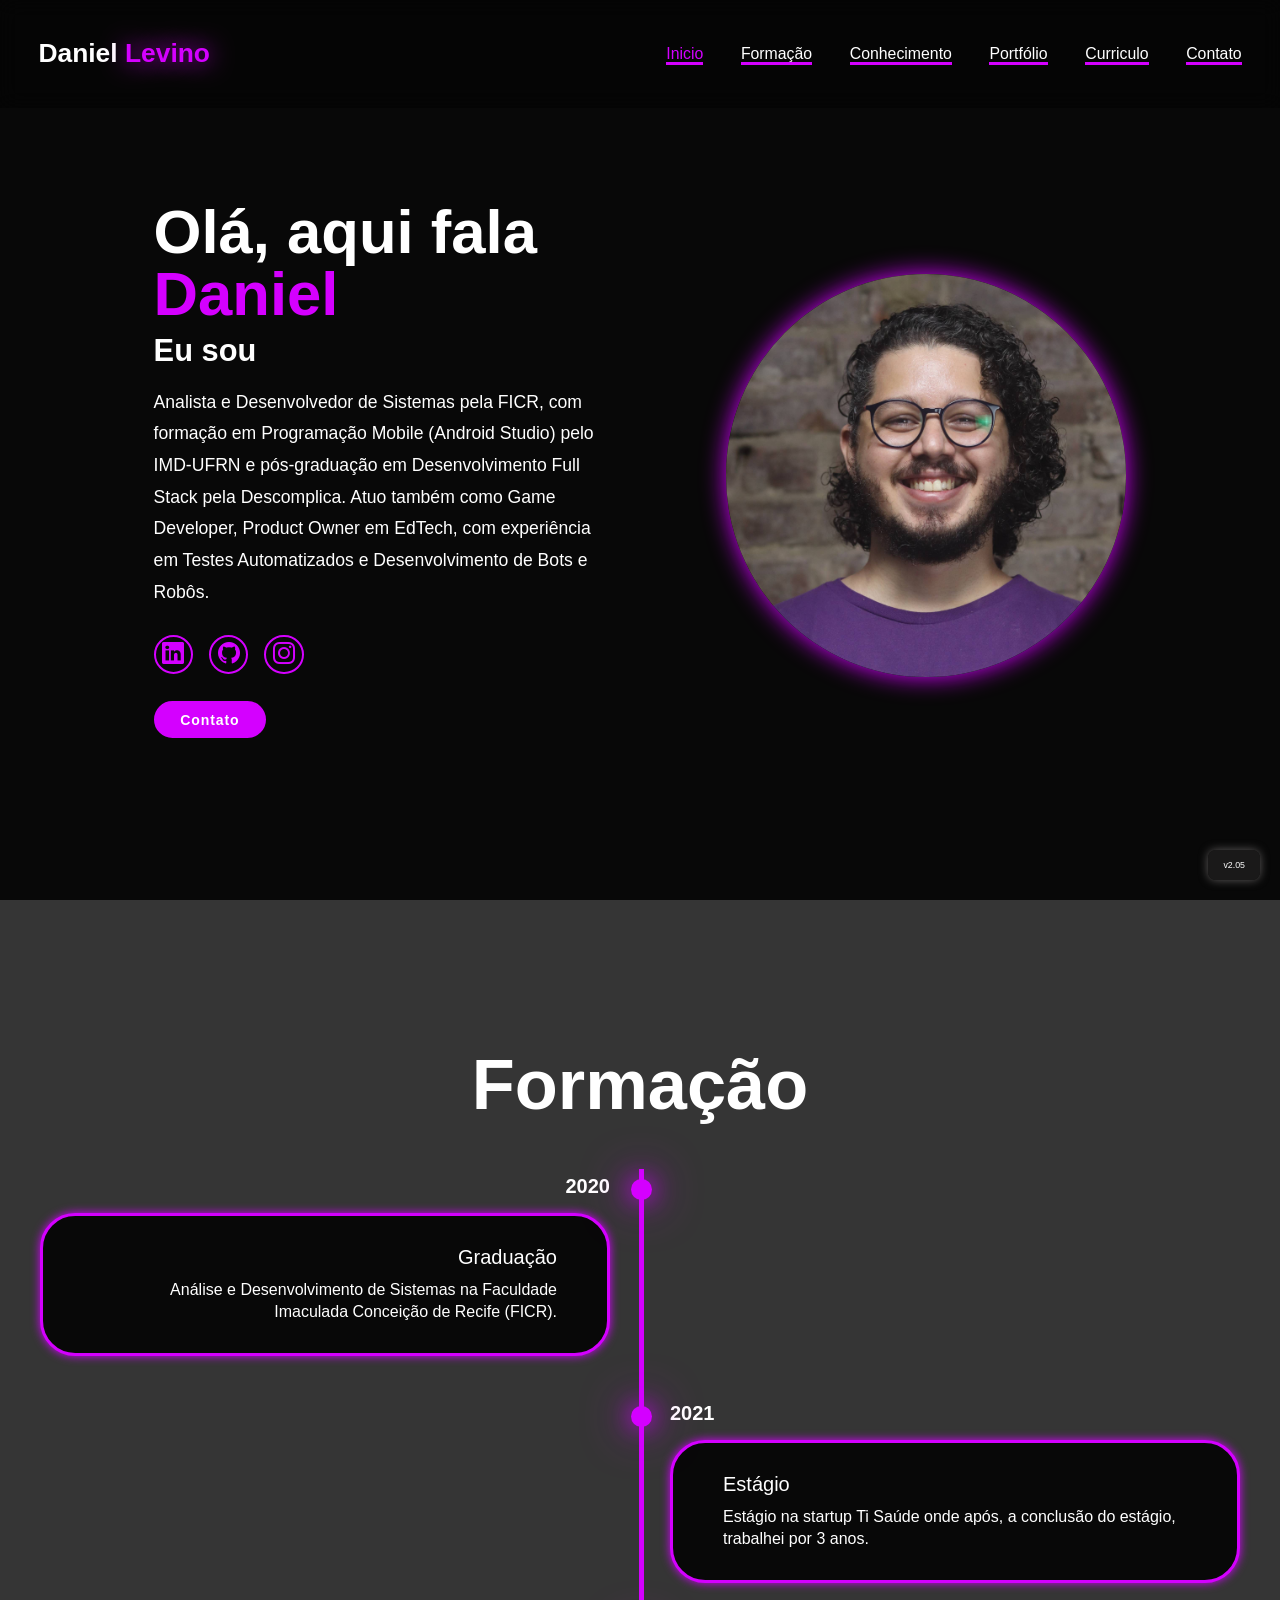
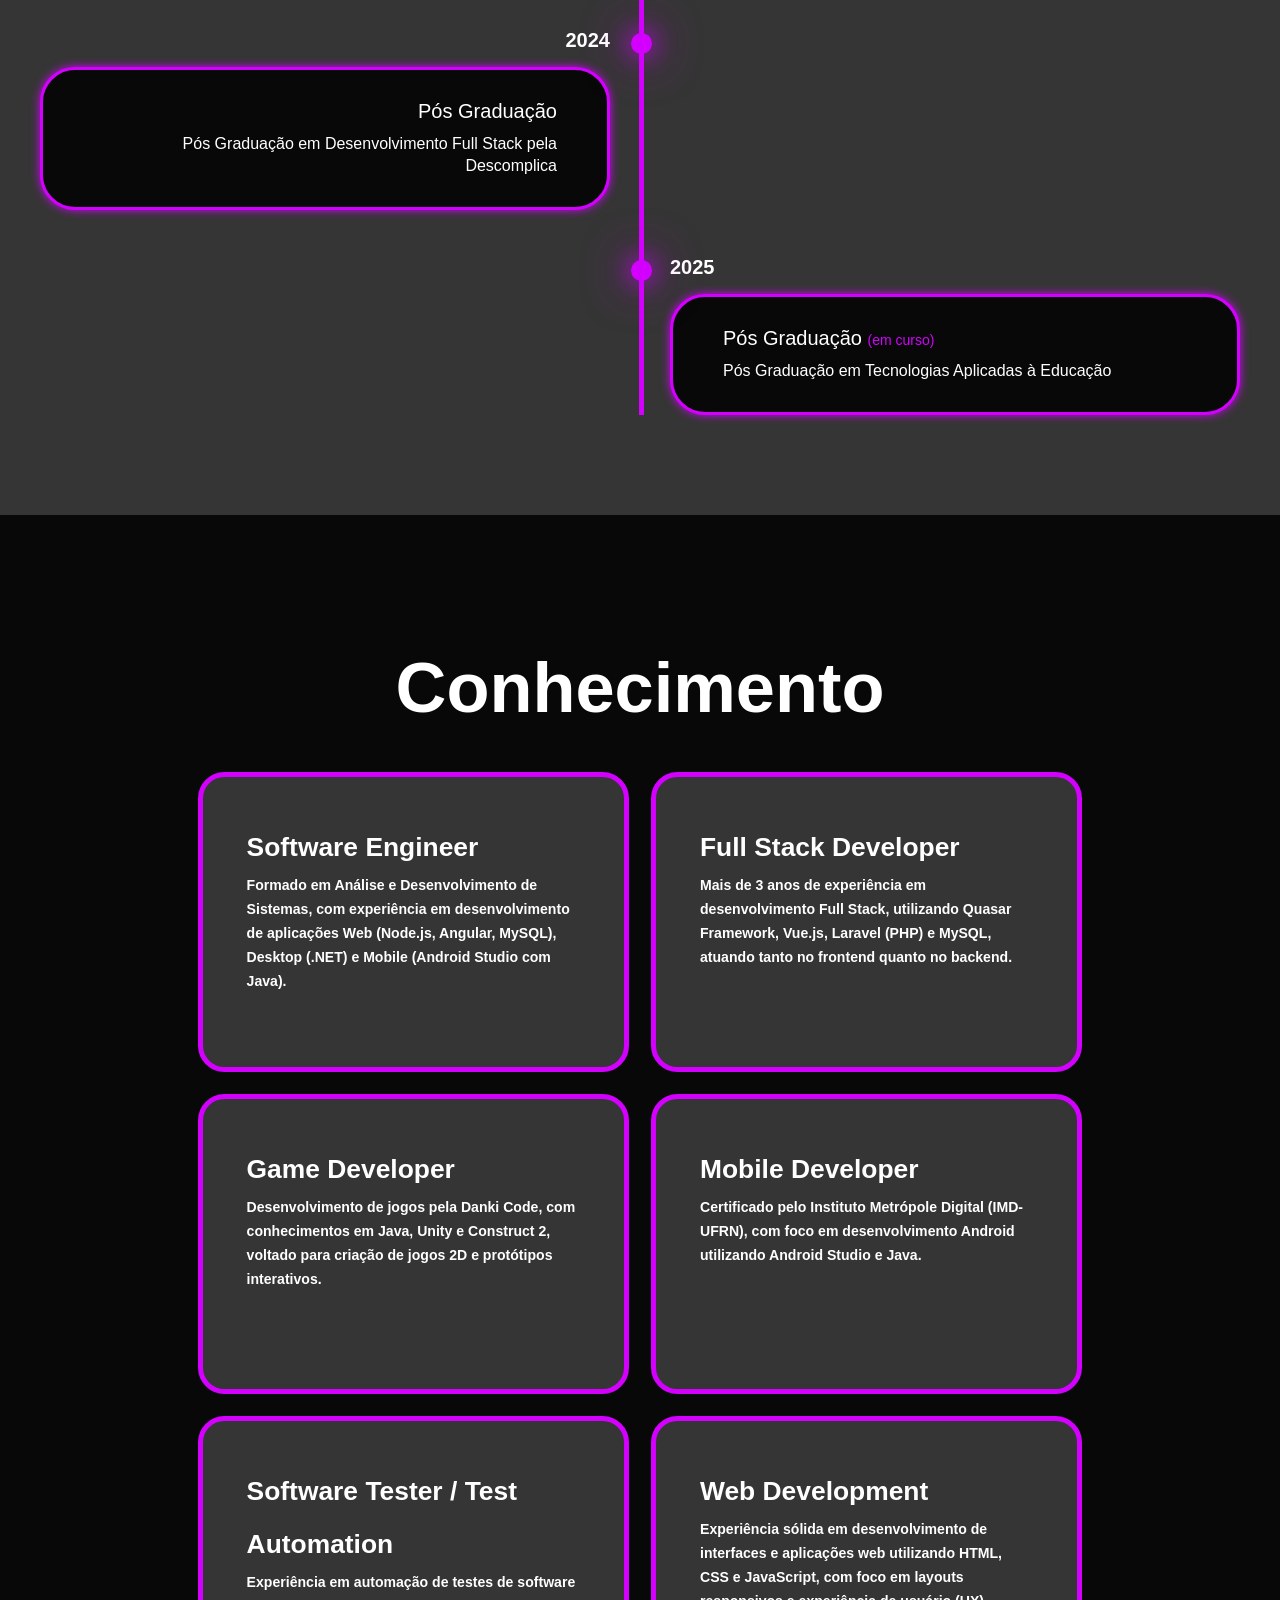
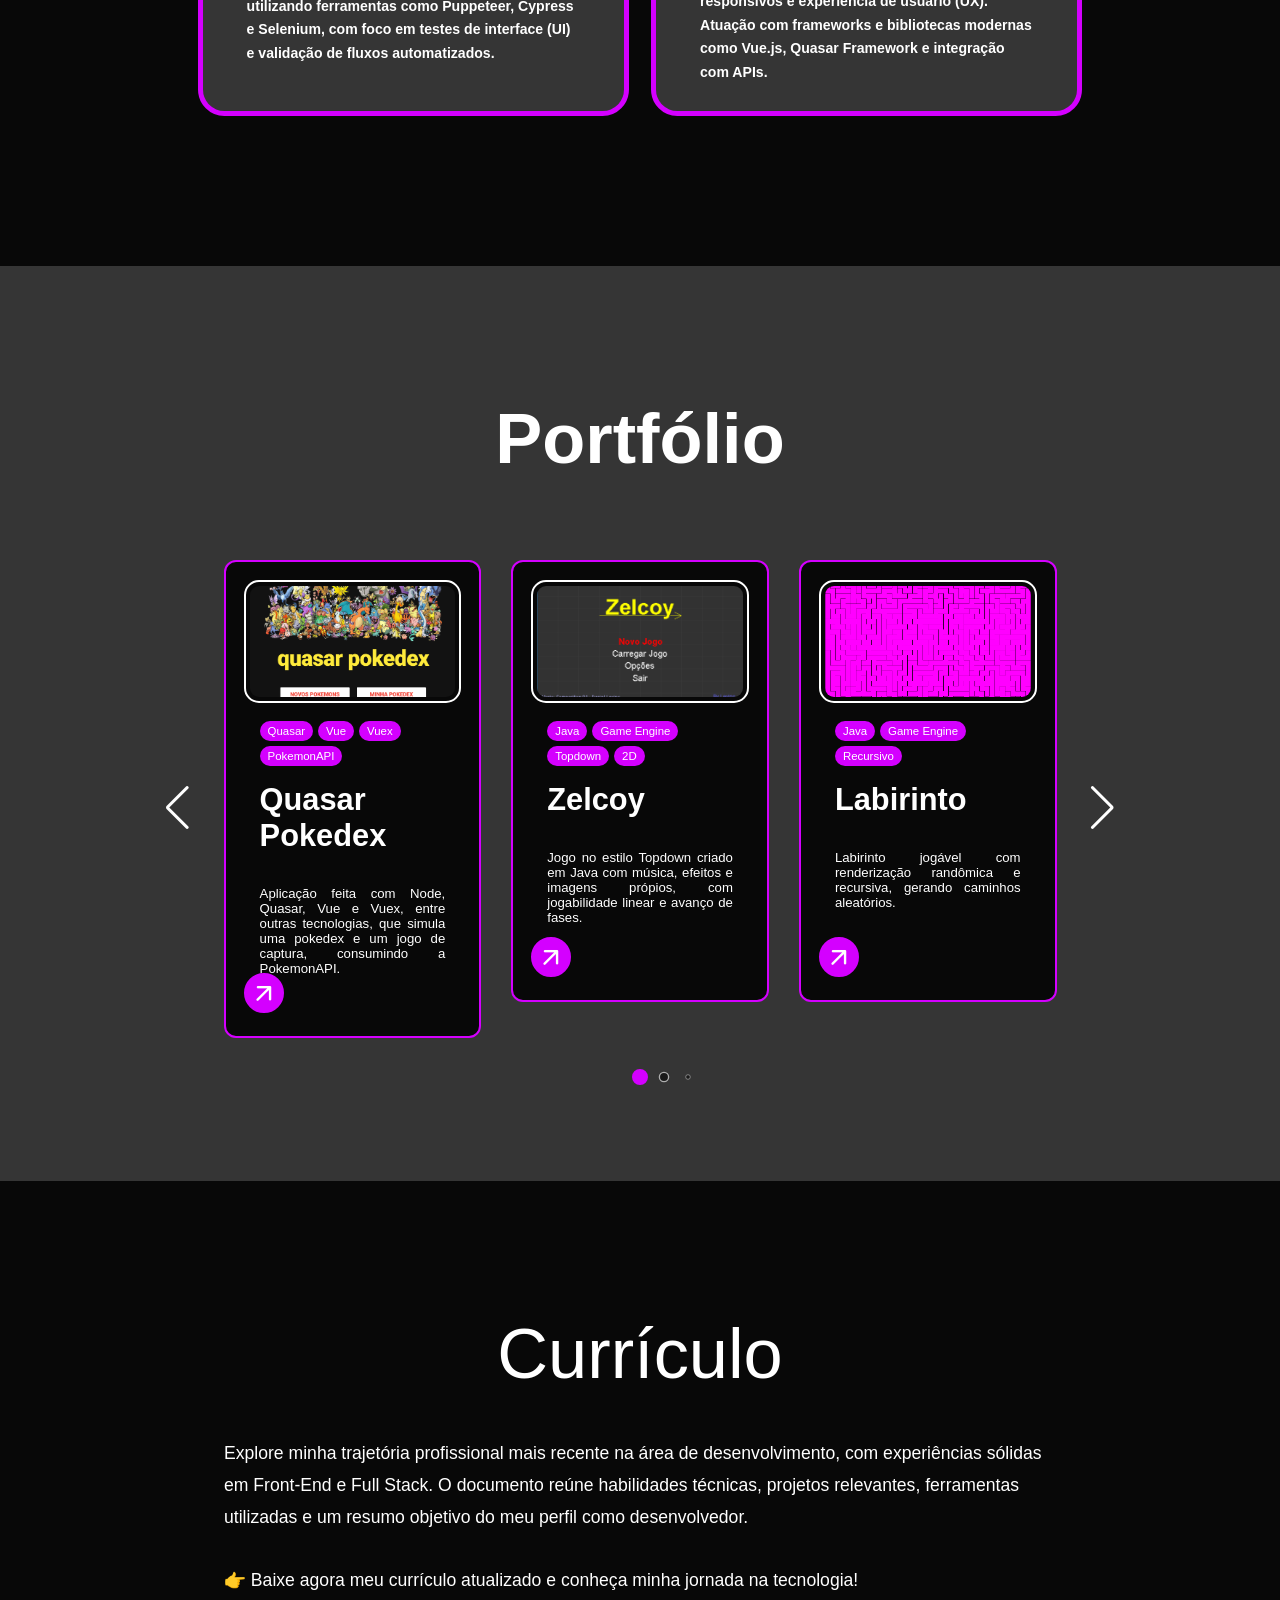
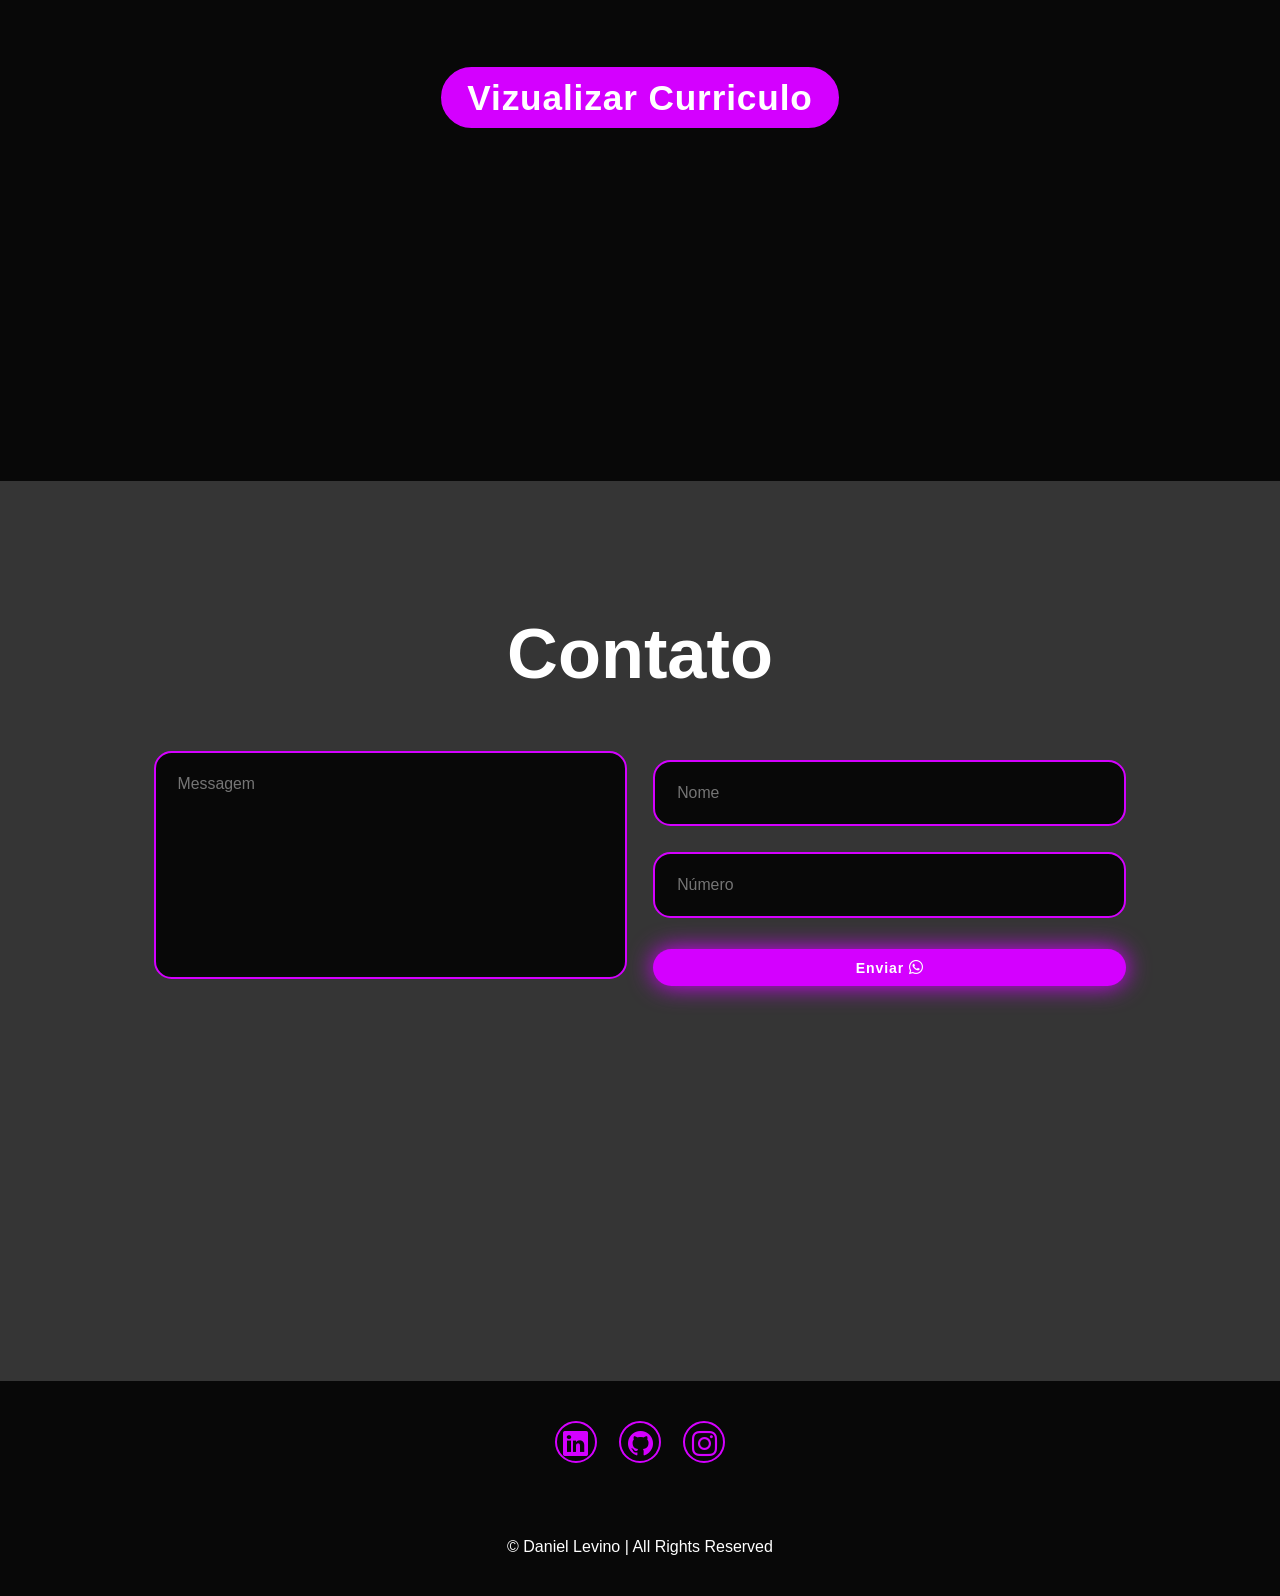
==== index.html @ 5f92eae0 "ajuste insta" ====
<!DOCTYPE html>
<html lang="pt-br">

<head>
  <meta charset="UTF-8">
  <meta name="viewport" content="width=device-width, initial-scale=1.0">
  <title>Portfólio</title>
  <link rel="icon" type="image/png" href="src/img/dev.svg">
  <link rel="stylesheet"
    href="https://fonts.googleapis.com/css2?family=Material+Symbols+Rounded:opsz,wght,FILL,GRAD@24,400,0,0&icon_names=arrow_forward" />
  <link rel="stylesheet" href="https://cdn.jsdelivr.net/npm/bootstrap-icons@1.13.1/font/bootstrap-icons.min.css">
  <link rel="stylesheet" href="https://cdn.jsdelivr.net/npm/swiper@11/swiper-bundle.min.css" />
  <link rel="stylesheet" href="src/css/style.css">
</head>

<body>
  <header class="header">

    <a href="#home" class="logo">
      Daniel <span>Levino</span>
    </a>

    <i class="bi bi-list" id="menu-icon"></i>

    <nav class="navbar">
      <a href="#home" class="active">Inicio</a>
      <a href="#education">Formação</a>
      <a href="#services">Conhecimento</a>
      <a href="#portfolio">Portfólio</a>
      <a href="#curriculo">Curriculo</a>
      <a href="#contact">Contato</a>
    </nav>
  </header>

  <section class="home" id="home">
    <div class="home-content">
      <h1>Olá, aqui fala <span>Daniel</span></h1>
      <h3 class="text-animation">Eu sou <span id="word-animate"></span></h3>
      <p>
        Analista e Desenvolvedor de Sistemas pela FICR, com formação em Programação Mobile (Android Studio) pelo
        IMD-UFRN e pós-graduação em Desenvolvimento Full Stack pela Descomplica. Atuo também como Game
        Developer,
        Product Owner em EdTech, com experiência em Testes Automatizados e Desenvolvimento de Bots e Robôs.
      </p>
      <div class="social-icons">
        <a href="https://www.linkedin.com/in/daniellevino/" target="_blank"><i class="bi bi-linkedin"></i></a>
        <a href="https://github.com/DanielLevino" target="_blank"><i class="bi bi-github"></i></a>
        <a href="https://www.instagram.com/daniel.levinob/" target="_blank"><i class="bi bi-instagram"></i></a>
      </div>

      <div class="btn-group">
        <!-- <a href="#" class="btn">Contratar</a> -->
        <a href="#contact" class="btn">Contato</a>
      </div>

    </div>
    <div class="home-img">
      <img src="src/img/image_perfil.jpg" width="500px">
    </div>
  </section>

  <section class="education" id="education">
    <h2 class="heading">Formação</h2>
    <div class="timeline-items">

      <div class="timeline-item">
        <div class="timeline-dot"></div>
        <div class="timeline-date">2020</div>
        <div class="timeline-content">
          <h3>Graduação</h3>
          <p>Análise e Desenvolvimento de Sistemas na Faculdade Imaculada Conceição de Recife (FICR).</p>
        </div>
      </div>

      <div class="timeline-item">
        <div class="timeline-dot"></div>
        <div class="timeline-date">2021</div>
        <div class="timeline-content">
          <h3>Estágio</h3>
          <p>Estágio na startup Ti Saúde onde após, a conclusão do estágio, trabalhei por 3 anos.</p>
        </div>
      </div>

      <div class="timeline-item">
        <div class="timeline-dot"></div>
        <div class="timeline-date">2024</div>
        <div class="timeline-content">
          <h3>Pós Graduação</h3>
          <p>Pós Graduação em Desenvolvimento Full Stack pela Descomplica</p>
        </div>
      </div>

      <div class="timeline-item">
        <div class="timeline-dot"></div>
        <div class="timeline-date">2025</div>
        <div class="timeline-content">
          <h3>Pós Graduação <span>(em curso)</span></h3>
          <p>Pós Graduação em Tecnologias Aplicadas à Educação</p>
        </div>
      </div>
  </section>

  <section class="services" id="services">
    <h2 class="heading">Conhecimento</h2>

    <div class="services-container">
      <div class="service-box">
        <div class="service-info">
          <h4>Software Engineer</h4>
          <p>
            Formado em Análise e Desenvolvimento de Sistemas, com experiência em desenvolvimento de
            aplicações Web
            (Node.js, Angular, MySQL), Desktop (.NET) e Mobile (Android Studio com Java).
          </p>
        </div>
      </div>

      <div class="service-box">
        <div class="service-info">
          <h4>Full Stack Developer</h4>
          <p>
            Mais de 3 anos de experiência em desenvolvimento Full Stack, utilizando Quasar Framework,
            Vue.js, Laravel
            (PHP) e MySQL, atuando tanto no frontend quanto no backend.
          </p>
        </div>
      </div>

      <div class="service-box">
        <div class="service-info">
          <h4>Game Developer</h4>
          <p>
            Desenvolvimento de jogos pela Danki Code, com conhecimentos em Java, Unity e Construct
            2, voltado para criação de jogos 2D e protótipos interativos.
          </p>
        </div>
      </div>

      <div class="service-box">
        <div class="service-info">
          <h4>Mobile Developer</h4>
          <p>
            Certificado pelo Instituto Metrópole Digital (IMD-UFRN), com foco em desenvolvimento Android
            utilizando
            Android Studio e Java.
          </p>
        </div>
      </div>

      <div class="service-box">
        <div class="service-info">
          <h4>Software Tester / Test Automation</h4>
          <p>
            Experiência em automação de testes de software utilizando ferramentas como Puppeteer, Cypress e
            Selenium,
            com foco em testes de interface (UI) e validação de fluxos automatizados.
          </p>
        </div>
      </div>

      <div class="service-box">
        <div class="service-info">
          <h4>Web Development</h4>
          <p>
            Experiência sólida em desenvolvimento de interfaces e aplicações web utilizando HTML, CSS e
            JavaScript, com
            foco em layouts responsivos e experiência de usuário (UX). Atuação com frameworks e bibliotecas
            modernas
            como Vue.js, Quasar Framework e integração com APIs.
          </p>
        </div>
      </div>
    </div>
  </section>

  <section class="portfolio" id="portfolio">
    <h2 class="heading">Portfólio</h2>
    <div class="container swiper">
      <div class="card-wrapper">
        <ul class="card-list swiper-wrapper">
          <li class="card-item swiper-slide">
            <div class="card-link">
              <img src="./src/img/portfolio/pokedex.png" alt="" class="card-image clickable"
                onclick="openImgModal(this)">
              <div class="badge-content">
                <p class="badge">Quasar</p>
                <p class="badge">Vue</p>
                <p class="badge">Vuex</p>
                <p class="badge">PokemonAPI</p>
              </div>
              <div class="card-text-content clickable" data-url="https://github.com/DanielLevino/quasar-vuex"
                onclick="openDataUrl(this)">
                <h2 class="card-title">Quasar pokedex</h2>
                <p class="card-description">
                  Aplicação feita com Node, Quasar, Vue e Vuex, entre outras tecnologias, que simula
                  uma
                  pokedex e um jogo de captura, consumindo a PokemonAPI.
                </p>
              </div>
              <button class="card-btn material-symbols-rounded clickable"
                data-url="https://github.com/DanielLevino/quasar-vuex" onclick="openDataUrl(this)">
                arrow_forward
              </button>
            </div>
          </li>
          <li class="card-item swiper-slide">
            <div class="card-link">
              <img src="./src/img/portfolio/zelcoy.png" alt="" class="card-image clickable"
                onclick="openImgModal(this)">
              <div class="badge-content">
                <p class="badge">Java</p>
                <p class="badge">Game Engine</p>
                <p class="badge">Topdown</p>
                <p class="badge">2D</p>
              </div>
              <div class="card-text-content clickable" data-url="https://github.com/DanielLevino/zelcoy"
                onclick="openDataUrl(this)">
                <h2 class="card-title">Zelcoy</h2>
                <p class="card-description">Jogo no estilo Topdown criado em Java com música, efeitos e
                  imagens própios, com jogabilidade linear e avanço de fases.</p>
              </div>

              <button class="card-btn material-symbols-rounded clickable"
                data-url="https://github.com/DanielLevino/zelcoy" onclick="openDataUrl(this)">
                arrow_forward
              </button>
            </div>
          </li>
          <li class="card-item swiper-slide">
            <div class="card-link">
              <img src="./src/img/portfolio/labirinto.png" alt="" class="card-image clickable"
                onclick="openImgModal(this)">
              <div class="badge-content">
                <p class="badge">Java</p>
                <p class="badge">Game Engine</p>
                <p class="badge">Recursivo</p>
              </div>
              <div class="card-text-content clickable" data-url="https://github.com/DanielLevino/labirinto_recursivo"
                onclick="openDataUrl(this)">
                <h2 class="card-title">Labirinto</h2>
                <p class="card-description">Labirinto jogável com renderização randômica e recursiva,
                  gerando caminhos aleatórios.</p>
              </div>

              <button class="card-btn material-symbols-rounded clickable"
                data-url="https://github.com/DanielLevino/labirinto_recursivo" onclick="openDataUrl(this)">
                arrow_forward
              </button>
            </div>
          </li>
          <li class="card-item swiper-slide">
            <div class="card-link">
              <img src="./src/img/portfolio/radefi.png" alt="" class="card-image clickable"
                onclick="openImgModal(this)">
              <div class="badge-content">
                <p class="badge">Python</p>
                <p class="badge">PyGame</p>
                <p class="badge">INPI</p>
                <p class="badge">Saúde</p>
              </div>
              <div class="card-text-content clickable" data-url="https://github.com/DanielLevino/Radefi"
                onclick="openDataUrl(this)">
                <h2 class="card-title">Radefi</h2>
                <p class="card-description">Aplicação em Python, usando ferramentas do PyGame</p>
              </div>
              <button class="card-btn material-symbols-rounded clickable"
                data-url="https://github.com/DanielLevino/Radefi" onclick="openDataUrl(this)">
                arrow_forward
              </button>
            </div>
          </li>
          <li class="card-item swiper-slide">
            <div class="card-link">
              <img src="./src/img/portfolio/Jogo-do-pulo.png" alt="" class="card-image clickable"
                onclick="openImgModal(this)">
              <div class="badge-content">
                <p class="badge">Html</p>
                <p class="badge">Css</p>
                <p class="badge">JavaScript</p>
                <p class="badge">Canvas</p>
              </div>
              <div class="card-text-content clickable" data-url="https://daniel-levino.itch.io/jogo-do-pulo"
                onclick="openDataUrl(this)">
                <h2 class="card-title">
                  Jogo do Pulo
                </h2>
                <p class="card-description">
                  Infinite Runner contruído em HTML, CSS, JavaScript e Canvas.
                </p>
              </div>
              <button class="card-btn material-symbols-rounded clickable"
                data-url="https://daniel-levino.itch.io/jogo-do-pulo" onclick="openDataUrl(this)">
                arrow_forward
              </button>
            </div>
          </li>
          <li class="card-item swiper-slide">
            <div class="card-link">
              <img src="./src/img/portfolio/labirinto-html.png" alt="" class="card-image clickable"
                onclick="openImgModal(this)">
              <div class="badge-content">
                <p class="badge">Html</p>
                <p class="badge">Css</p>
                <p class="badge">JavaScript</p>
                <p class="badge">Canvas</p>
              </div>
              <div class="card-text-content clickable" data-url="https://daniel-levino.itch.io/labirinto"
                onclick="openDataUrl(this)">
                <h2 class="card-title">
                  Labirinto Html
                </h2>
                <p class="card-description">
                  Labirinto com itens para pegar, contruído com Html, Css, JavaScript e Canvas.
                </p>
              </div>
              <button class="card-btn material-symbols-rounded clickable"
                data-url="https://daniel-levino.itch.io/labirinto" onclick="openDataUrl(this)">
                arrow_forward
              </button>
            </div>
          </li>
        </ul>
        <div class="swiper-pagination"></div>
        <div class="swiper-btn swiper-button-prev"></div>
        <div class="swiper-btn swiper-button-next"></div>
      </div>
    </div>
  </section>

  <section class="curriculo" id="curriculo">
    <div class="heading">Currículo</div>
    <div class="curriculo-container">
      <div class="curriculo-text">
        <p>
          Explore minha trajetória profissional mais recente na área de desenvolvimento, com experiências
          sólidas em Front-End e Full Stack.
          O documento reúne habilidades técnicas, projetos relevantes, ferramentas utilizadas e um resumo
          objetivo do meu perfil como desenvolvedor.
          <br />
          <br />
          👉 Baixe agora meu currículo atualizado e conheça minha jornada na tecnologia!
        </p>
      </div>
      <div class="btn-group">
        <a class="btn" href="src/pdf/Curriculo_2025.pdf" target="_blank">
          Vizualizar Curriculo
        </a>
      </div>
    </div>
  </section>

  <section class="contact" id="contact">
    <h2 class="heading">Contato</h2>
    <form id="contactForm" action="">
      <div class="input-group-2">
        <textarea name="message" id="" cols="30" rows="10" placeholder="Messagem"></textarea>
      </div>
      <div class="input-box">
        <input type="text" name="name" placeholder="Nome">
        <input type="phone" name="phone" placeholder="Número">
        <button class="btn" id="sendMessage">Enviar <i class="bi bi-whatsapp"></i></button>
      </div>
    </form>
  </section>

  <footer class="footer">
    <div class="social">
      <a href="https://www.linkedin.com/in/daniellevino/"><i class="bi bi-linkedin"></i></a>
      <a href="https://github.com/DanielLevino"><i class="bi bi-github"></i></a>
      <a href="https://www.instagram.com/daniel.levinob/"><i class="bi bi-instagram"></i></a>
    </div>

    <p class="copyright">© Daniel Levino | All Rights Reserved</p>
  </footer>

  <div id="modal" class="modal" onclick="closeImgModal()">
    <img class="modal-content" id="full-image" />
  </div>

  <div class="version">v2.05</div>

  <script src="https://cdn.jsdelivr.net/npm/swiper@11/swiper-bundle.min.js"></script>
  <script src="src/js/script.js"></script>
</body>

</html>
---- src/css/style.css ----
:root {
    --bg-color: #080808;
    --second-color: #353535;
    --text-color: white;
    --main-color: #d400ff;
    --second-text-color: #080808;
    --body-color: #f0f0f0;
}

* {
    margin: 0;
    padding: 0;
    box-sizing: border-box;
    text-decoration: none;
    border: none;
    outline: none;
    scroll-behavior: smooth;
    font-family: 'Poppins', sans-serif;
}

html {
    font-size: 60%;
    overflow-x: hidden;
}

body {
    background-color: var(--body-color);
    color: var(--text-color);
}

/* Header*/
.header {
    position: fixed;
    top: 0;
    left: 0;
    width: 100%;
    padding: 3vw;
    background: rgba(0, 0, 0, 0.3);
    backdrop-filter: blur(10px);
    display: flex;
    justify-content: space-between;
    align-items: center;
    z-index: 5;
}

.logo {
    font-size: 3rem;
    color: var(--text-color);
    font-weight: 800;
    cursor: pointer;
    transition: 0.3s ease;
}

.logo:hover {
    transform: scale(1.1);
}

.logo span {
    text-shadow: 0 0 25px var(--main-color);
}

.navbar a{
    font-size: 1.8rem;
    color: var(--text-color);
    margin-left: 4rem;
    font-weight: 500;
    transition: 0.3s ease;
    border-bottom: 3px solid var(--main-color);
}

.navbar a:hover,
.navbar a.active {
    color: var(--main-color);
    border-bottom: 3px solid var(--main-color);
}

.svg_icon {
    width: 5rem;
    cursor: pointer;
    transition: 0.4s ease-in-out;
}

.svg_icon:hover {
    transform: scale(1.3)translateY(-10px);
    /* box-shadow: 0 0 25px var(--main-color); */
}

#menu-icon {
    font-size: 3.6rem;
    color: var(--main-color);
    display: none;
}

section {
    min-height: 100vh;
    padding: 10rem 12%  10rem;
}

/*Section Home*/
.home {
    display: flex;
    align-items: center;
    justify-content: center;
    gap: 15rem;
    background-color: var(--bg-color);
}

.home-content {
    display: flex;
    flex-direction: column;
    align-items: baseline;
    text-align: left;
    justify-content: center;
    margin-top: 3rem;
}

span,
.logo span {
    color: var(--main-color);
}

.home-content h3 {
    margin-bottom: 2rem;
    margin-top: 1rem;
    font-size: 3.5rem;
}

.home-content h1 {
    font-size: 7rem;
    font-weight: 700;
    margin-top: 1.5rem ;
    line-height: 1;
}

.home-img {
    border-radius: 50%;
}
.home-img img {
    position: relative;
    top: 3rem;
    width: 32vw;
    border-radius: 50%;
    box-shadow: 0 0 25px var(--main-color);
    cursor: pointer;
    transition: 0.4s  ease-in-out;
    max-width: 400px;
}
.home-img img:hover {
    box-shadow: 0 0 25px var(--main-color),
                0 0 50px var(--main-color),
                0 0 100px var(--main-color);
}
.home-content p {
    font-size: 2rem;
    font-weight: 500;
    line-height: 1.8;
    max-width: 1000px;
}

.social-icons a {
    display: inline-flex;
    justify-content: center;
    align-items: center;
    width: 4.5rem;
    height: 4.5rem;
    background: transparent;
    border: 2px solid var(--main-color);
    font-size: 2.5rem;
    border-radius: 50%;
    color: var(--main-color);
    margin: 3rem 1.5rem 3rem 0;
}

.social-icons a:hover {
    color: var(--text-color);
    transform: scale(1.3)translateY(-5px);
    box-shadow: 0 0 25px var(--main-color);
    background-color: var(--main-color);
}

.btn {
    display: inline-block;
    padding: 1rem 2.8rem;
    background: var(--main-color);
    box-shadow: 0 0 25px var(--main-color);
    border-radius: 4rem;
    font-size: 1.6rem;
    color: var(--text-color);
    border: 2px solid transparent;
    letter-spacing: 0.1rem;
    font-weight: 600;
    transition: 0.3s ease-in-out;
    cursor: pointer;
}

.btn:hover {
    transform: scale(1.1);
    box-shadow: 0 0 50px var(--main-color);
    color: var(--second-text-color);
}

.btn-group {
    display: flex;
    align-items: center;
    gap: 1.5rem;
}

.btn-group a:nth-last-of-type(1) {
    background-color: var(--main-color);
    color: var(--text-color);
    border: 2px solid var(--main-color);
    box-shadow: 0 0 25px transparent;
}

.btn-group a:nth-last-of-type(1):hover {
    background-color: var(--main-color);
    box-shadow: 0 0 25px var(--main-color);
    color: var(--second-text-color);
}

.text-animation {
    font-size: 34px;
    font-weight: 600;
    min-width: 280px;
}

.text-animation span {
    position: relative;
}

.text-animation span::before {
    content: "Web Developer";
    color: var(--main-color);
    animation: words 20s infinite;
}

.text-animation span::after {
    content: "";
    background-color: var(--bg-color);
    position: absolute;
    width: calc(100% + 8px);
    height: 100%;
    border-left: 3px solid var(--bg-color);
    right: -8px;
    animation: cursor 0.6s infinite, typing 20s steps(14) infinite;
}

.heading {
    font-size: 8rem;
    text-align: center;
    margin: 5rem 0;
}

/*Section Education*/
.education {
    padding: 100px 15px;
    background: var(--second-color);
}

.education h2 {
    margin-bottom: 5rem;
}

.timeline-items {
    max-width: 1200px;
    margin: auto;
    display: flex;
    flex-wrap: wrap;
    position: relative;
}

.timeline-items::before {
    content: "";
    position: absolute;
    width: 5px;
    height: 100%;
    background-color: var(--main-color);
    left: calc(50% - 1px);
}
.timeline-item {
    margin-bottom: 40px;
    width: 100%;
    position: relative;
}

.timeline-item:last-child {
    margin-bottom: 0;
}

.timeline-item:nth-child(odd) {
    padding-right: calc(50% + 30px);
    text-align: right;
}

.timeline-item:nth-child(even) {
    padding-left: calc(50% + 30px);
}

.timeline-dot {
    height: 21px;
    width: 21px;
    background-color: var(--main-color);
    box-shadow: 0 0 25px var(--main-color),
                0 0 50px var(--main-color);
    position: absolute;
    left: calc(50% - 9px);
    border-radius: 50%;
    top: 10px;
}
.timeline-date {
    font-size: 20px;
    font-weight: 800;
    color: var(--text-color);
    margin: 6px 0 15px;
}

.timeline-content {
    background-color: var(--bg-color);
    border: 3px solid var(--main-color);
    padding: 30px 50px;
    border-radius: 4rem;
    box-shadow: 0 0 10px var(--main-color);
    cursor: pointer;
    transition: 0.3s ease-in-out;
}
.timeline-content:hover {
    transform: scale(1.05);
    box-shadow: 0 0 25px var(--main-color);
}

.timeline-content h3 {
    font-size: 20px;
    color: var(--text-color);
    margin: 0 0 10px;
    font-weight: 500;
}

.timeline-content span {
    font-size: 14px;
}

.timeline-content p {
    font-size: 16px;
    color: var(--text-color);
    font-weight: 300;
    line-height: 22px;
}

/*Section Services*/
.services {
    background: var(--bg-color);
    color: var(--text-color);
}

.services h2 {
    margin-bottom: 5rem;
    color: var(--text-color);
}

.services-container {
    display: grid;
    grid-template-columns: repeat(2, 1fr);
    align-items: center;
    gap: 2.5rem;
}

.service-box {
    background-color: var(--second-color);
    height: 300px;
    border-radius: 3rem;
    border: 5px solid var(--main-color);
    cursor: pointer;
    transition: 0.4s ease-in-out;
}

.service-box:hover {
    background: var(--main-color);
    color: var(--second-text-color);
    border: 5px solid transparent;
    transform: scale(1.03);
    box-shadow: 0 0 25px var(--main-color);
}

.service-box .service-info {
    display: flex;
    flex-direction: column;
    text-align: left;
    max-height: 200px;
    justify-content: left;
    align-items: baseline;
    padding: 5rem 5rem;
}

.service-info h4 {
    font-size: 3rem;
    font-weight: 800;
    line-height: 2;
}

.service-info p {
    font-size: 1.6rem;
    font-weight: 600;
    max-height: 100px;
    line-height: 1.7;
    margin: auto;
}

/* Section Portfolio */
.portfolio {
    min-height: fit-content;
    background-color: var(--second-color);
}

.card-item {
    list-style: none;
}

.card-link {
    user-select: none;
    display: block;
    padding: 6rem;
    background: var(--bg-color);
    padding: 18px;
    border-radius: 12px;
    margin-top: 2rem;
    text-decoration: none;
    border: 2px solid var(--main-color);
    transition: 0.3s ease-in-out;
}

.card-link:hover {
    transform: translateY(-10px);
    box-shadow: 0 0 25px var(--main-color);
}

.card-image {
    width: 100%;
    aspect-ratio: 16/9;
    object-fit: cover;
    border-radius: 15px;
    border: 2px solid var(--text-color);
    padding: 4px;
}

.badge-content {
    margin: 16px 16px 0 16px;
    padding: none;
    display: flex;
    flex-wrap: wrap;
    gap: 5px;
}

.badge{
    color: var(--text-color);
    margin: none;
    padding: 4px 8px;
    font-size: 1.3rem;
    font-weight: 500;
    background: var(--main-color);
    align-items: center;
    text-align: center;
    border-radius: 15px;
    width: fit-content;
}

.card-title {
    font-size: 3.5rem;
    color: var(--text-color);
    padding: 16px;
    text-transform: capitalize;
}

.card-description {
    font-size: 1.5rem;
    color: var(--text-color);
    text-align: justify;
    margin: 16px 16px 16px 16px;
    height:  7rem;
}

.card-btn {
    width: 40px;
    height: 40px;
    background: var(--main-color);
    object-fit: cover;
    color: var(--text-color);
    border-radius: 50%;
    border: 2px solid var(--main-color);
    transform: rotate(-45deg);
    margin: 10px 0 5px;
    font-size: 3.5rem;
    cursor: pointer;
    transition: 0.3s ease-in-out;
}

.card-btn:hover {
    transform: rotate(-45deg)scale(1.05)translateY(-8px)translateX(8px);
    box-shadow: 0 0 25px var(--main-color);
    background: var(--main-color);
    color: var(--second-text-color);
}

.card-wrapper{
    margin: 0 60px 35px;
    padding: 20px 10px;
    overflow: hidden;
}

.swiper-btn {
    color: var(--text-color);
}

.swiper-pagination-bullet {
    width: 16px;
    height: 16px;
    background-color: var(--bg-color);
    border: 2px solid var(--text-color);
    opacity: 0.6;
}

.swiper-pagination-bullet-active {
    background-color: var(--main-color);
    border: 2px solid var(--main-color);
    opacity: 1;
}

/*Section Curriculo*/
.curriculo {
    background-color: var(--bg-color);
}
.curriculo-container .btn-group{
    justify-content: center;
    align-items: center;
}

.curriculo-container .btn-group a {
    font-size: 4rem;
}

.curriculo-text {
    font-size: 2rem;
    font-weight: 500;
    line-height: 1.8;
    max-width: 1000px;
    margin: 2rem 8rem 8rem;
}

/*Section Contact*/
.contact {
    background-color: var(--second-color);
}

.contact form {
    display: grid;
    grid-template-columns: repeat(2, 1fr);
    align-items: center;
    gap: 3rem;
    margin: 5rem auto;
    text-align: center;
}

.contact form .input-box input,
.contact form textarea {
    width: 100%;
    padding: 2.5rem;
    font-size: 1.8rem;
    color: var(--text-color);
    background: var(--bg-color);
    border: 2px solid var(--main-color);
    border-radius: 2rem;
    margin: 1.5rem 0;
    resize: none;
}

.contact form .btn {
    margin-top: 2rem;
    width: 100%;
}

/*Footer*/
.footer {
    position: relative;
    bottom: 0;
    width: 100%;
    padding: 40px 0;
    background-color: var(--bg-color);
}

.footer .social {
    text-align: center;
    padding-bottom: 25px;
    color: var(--main-color);
}

.footer .social a {
    font-size: 25px;
    color: var(--main-color);
    border: 2px solid var(--main-color);
    width: 42px;
    height: 42px;
    line-height: 42px;
    display: inline-block;
    text-align: center;
    border-radius: 50%;
    margin: 0 10px;
    transition: 0.4s ease-in-out;
}

.footer .social a:hover {
    transform: scale(1.2)translateY(-10px);
    background-color: var(--main-color);
    color: var(--text-color);
    box-shadow: 0 0 25px var(--main-color);
}

.footer ul {
    margin-top: 0;
    margin-bottom: 0;
    padding: 0;
    font-size: 18px;
    line-height: 1.6;
    text-align: center;
}

.footer ul li a {
    color: var(--text-color);
    border-bottom: 3px solid transparent;
    transition: 0.2s ease-in-out;
}

.footer ul li a:hover {
    border-bottom: 3px solid var(--main-color);
}

.footer ul li {
    display: inline-block;
    padding: 0 15px;
}

.copyright {
    margin-top: 50px;
    text-align: center;
    font-size: 16px;
    color: var(--text-color);
}

.modal {
  display: none; /* Escondido por padrão */
  position: fixed;
  z-index: 999;
  left: 0;
  top: 0;
  width: 100%;
  height: 100%;
  background-color: rgba(0, 0, 0, 0.8);
  justify-content: center;
  align-items: center;
}

.modal-content {
  max-width: 90%;
  max-height: 90%;
  box-shadow: 0 0 20px rgba(255, 255, 255, 0.4);
  border-radius: 8px;
}

.version {
  position: fixed;
  bottom: 20px;
  right: 20px;
  z-index: 9999;
  background: rgba(32, 30, 30, 0.8);
  color: var(--text-color);
  padding: 10px 15px;
  border-radius: 8px;
  box-shadow: 0 0 10px rgba(116, 112, 112, 0.8);
}

.clickable {
    cursor: pointer;
}

/*Scroolbar*/
::-webkit-scrollbar {
    width: 15px;
}
::-webkit-scrollbar-thumb {
    background-color: var(--main-color);
}
::-webkit-scrollbar-track {
    background-color: var(--bg-color);
}

/*Animations*/
@keyframes cursor {
    to {
        border-left: 2px solid var(--main-color);
    }
}

@keyframes words {
    0%, 20% {
        content: "Software Engineer";
    }
    21%, 40%{
        content: "Full Stack Developer";
    }
    41%, 60%{
        content: "Game Developer";
    }
    61%, 80%{
        content: "Mobile Developer";
    }
    81%, 100%{
        content: "Software Tester";
    }
}

@keyframes typing {
    10%, 15%, 30%, 35%, 50%,
    55%, 70%, 75%, 90%, 95%{
        width: 0;
    }
    5%, 20%, 25%, 40%, 45%,
    60%, 65%, 80%, 85% {
        width: calc(100% + 8px);
    }
}

/*Responsive*/
@media(max-width:12085px) {
    html {
        font-size: 55%;
    }

    .services-container {
        padding-bottom: 7rem;
        grid-template-columns: repeat(2,1fr);
        margin: 0 5rem;
    }
}
@media(max-width:991px) {
    header {
        padding: 2rem 3%;
    }
    section {
        padding: 10rem 3% 2rem;
    }
    .timeline-items::before {
        left: 7px;
    }
    .timeline-item:nth-child(odd) {
        padding-right: 0;
        text-align: left;
    }
    .timeline-item:nth-child(odd),
    .timeline-item:nth-child(even) {
        padding-left: 37px;
    }
    .timeline-dot {
        left: 0;
    }
    .services {
        padding-bottom: 7rem;
    }
    .testimonials .wrapper {
        grid-template-columns: repeat(1,1fr);
    }
    .contact form {
        flex-direction: column;
    }
    .footer {
        padding: 2rem 3%;
    }
}
@media(max-width:895px){
    #menu-icon {
        display: block;
    }
    .navbar {
        position: absolute;
        top: 100%;
        right: 0;
        width: 50%;
        padding: 1rem 3%;
        background: rgba(0, 0, 0, 0.8);
        backdrop-filter: blur(20px);
        border-bottom-left-radius: 2rem;
        border-left: 2px solid var(--main-color);
        border-bottom: 2px solid var(--main-color);
        display: none;
    }
    .navbar.active {
        display: block;
    }
    .navbar a {
        display: block;
        font-size: 2rem;
        margin:  3rem 0;
        color: var(--text-color);
    }
    .heading {
        font-size: 6rem;
    }
    .home {
        flex-direction: column-reverse;
        margin: auto;
    }
    .home-content h3 {
        font-size: 2.6rem;
    }
    .home-content h1 {
        font-size: 8rem;
        margin-top: 1rem;
    }
    .home-content p {
        max-width: 600px;
        margin: 0 auto;
        text-align: justify;
    }
    .home-img {
        width: 80vw;
    }
    .home-img img{
        width: 80%;
        margin: none;
    }
    .services {
        padding: 0;
    }
    .service-box{
        height: inherit;
    }
    .services h2 {
        margin-bottom: 3rem;
    }
    .services-container {
        grid-template-columns: repeat(1,1fr);
    }
    .service-box .service-info{
        padding: 2rem;
    }
    .service-info h4 {
        line-height: 1.2;
        margin-bottom: 10px;
        text-align: center;
    }
    .service-info p {
        text-align: justify;
        max-height: none;
    }
    .curriculo .btn-group a {
        font-size: 2.5rem;
    }
    .contact form {
        display: block;
        padding: 4rem;
    }
}
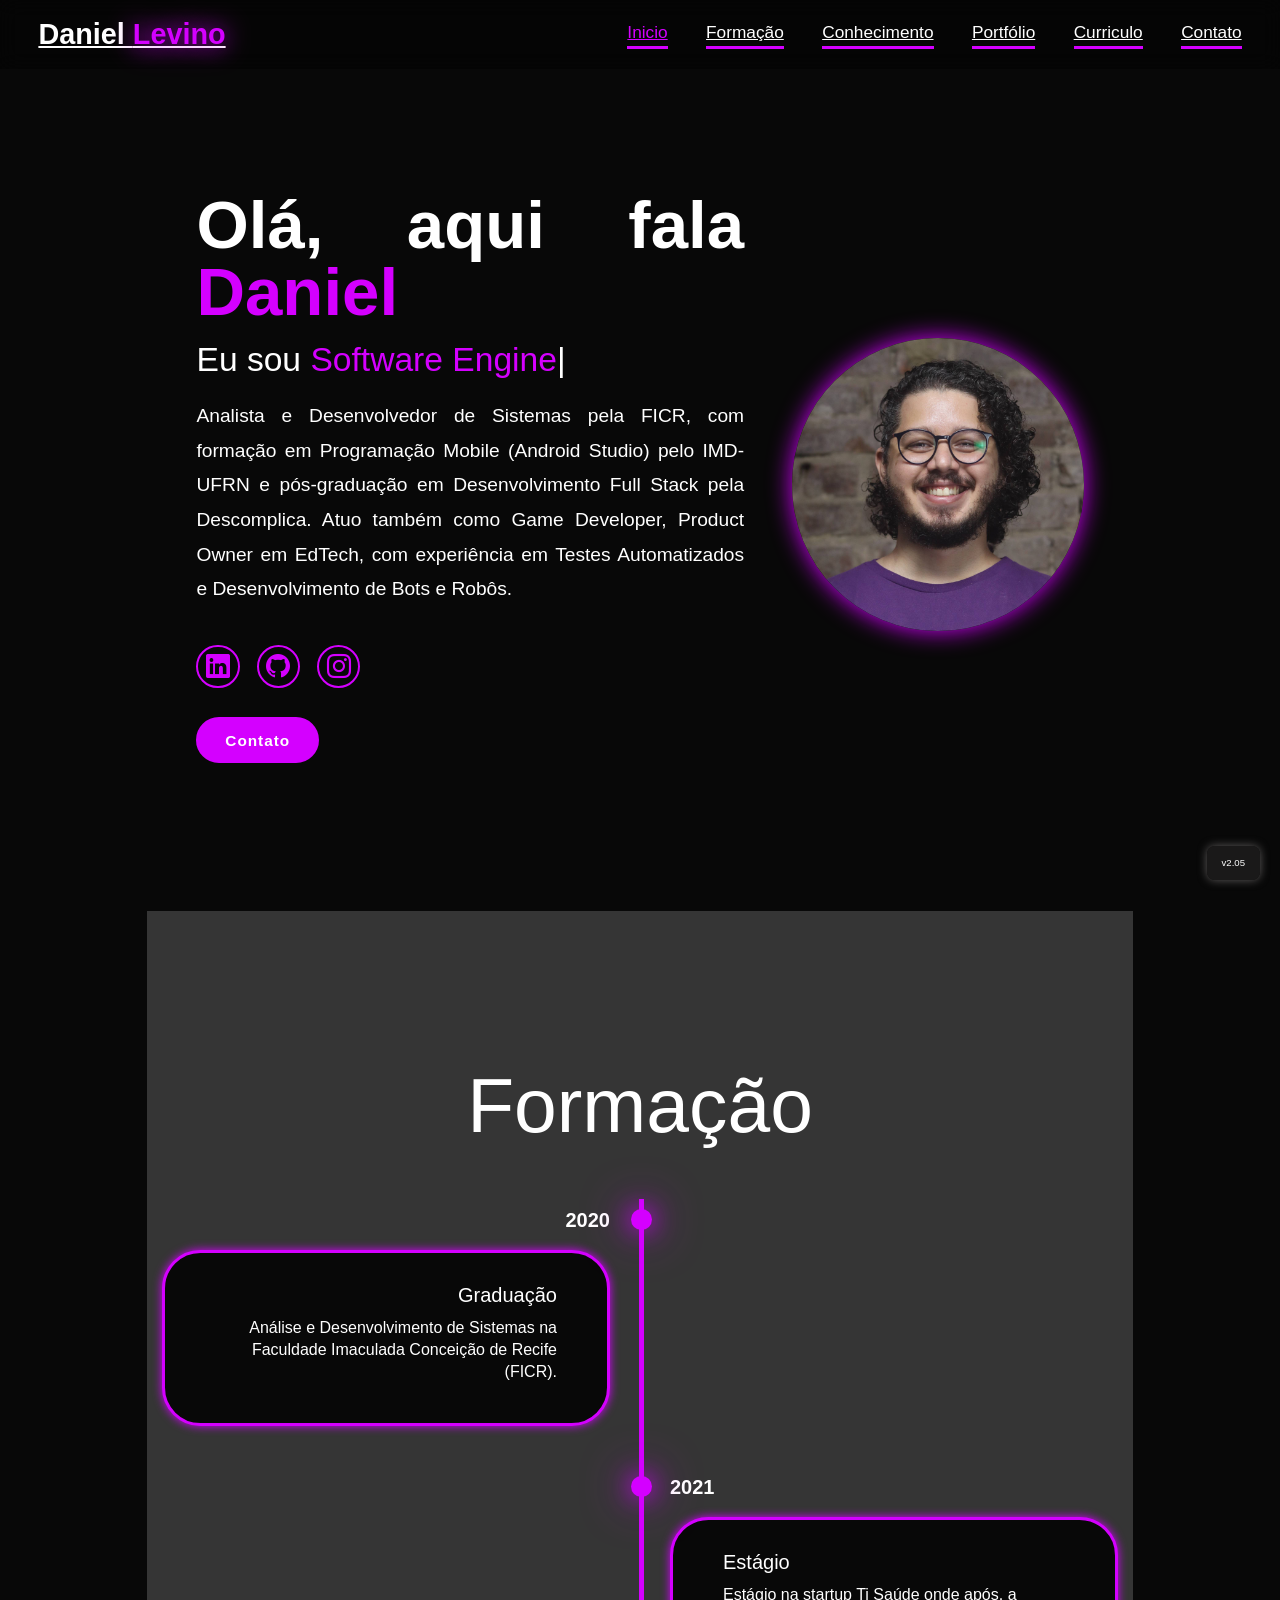
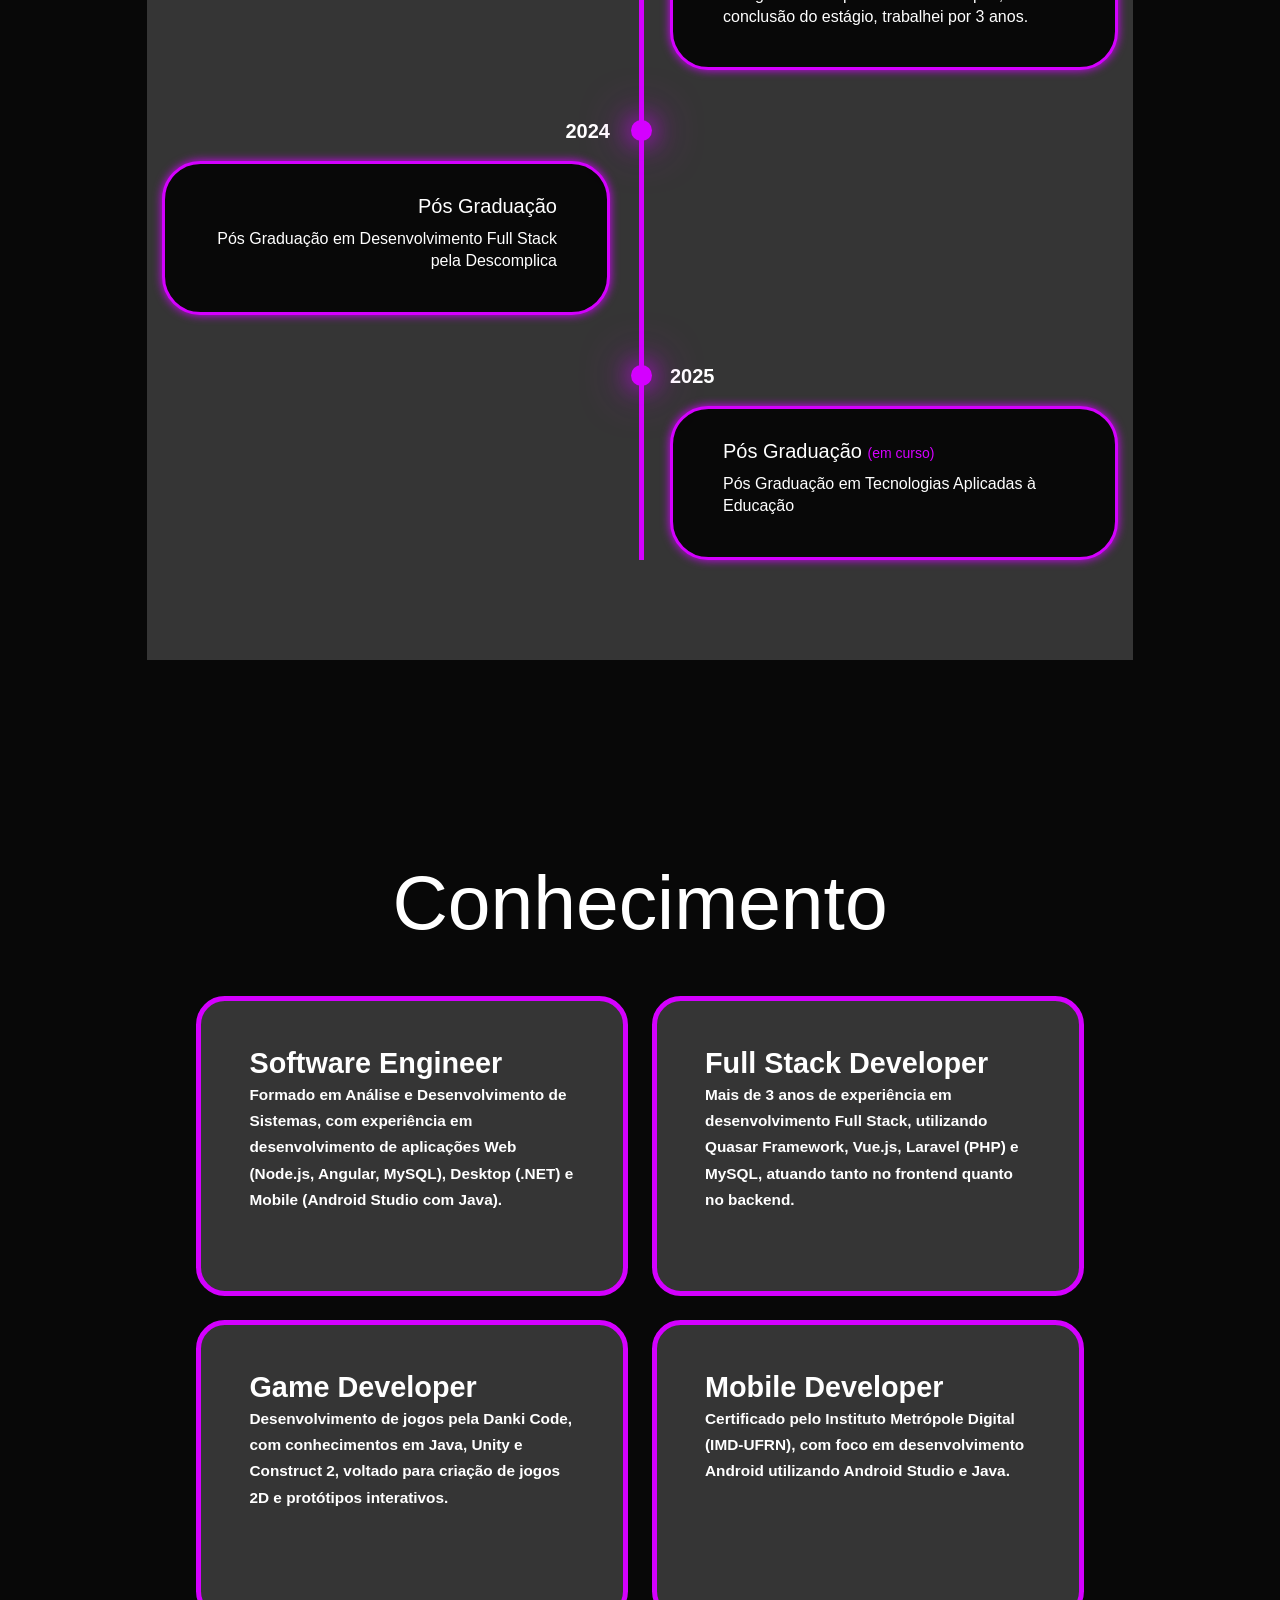
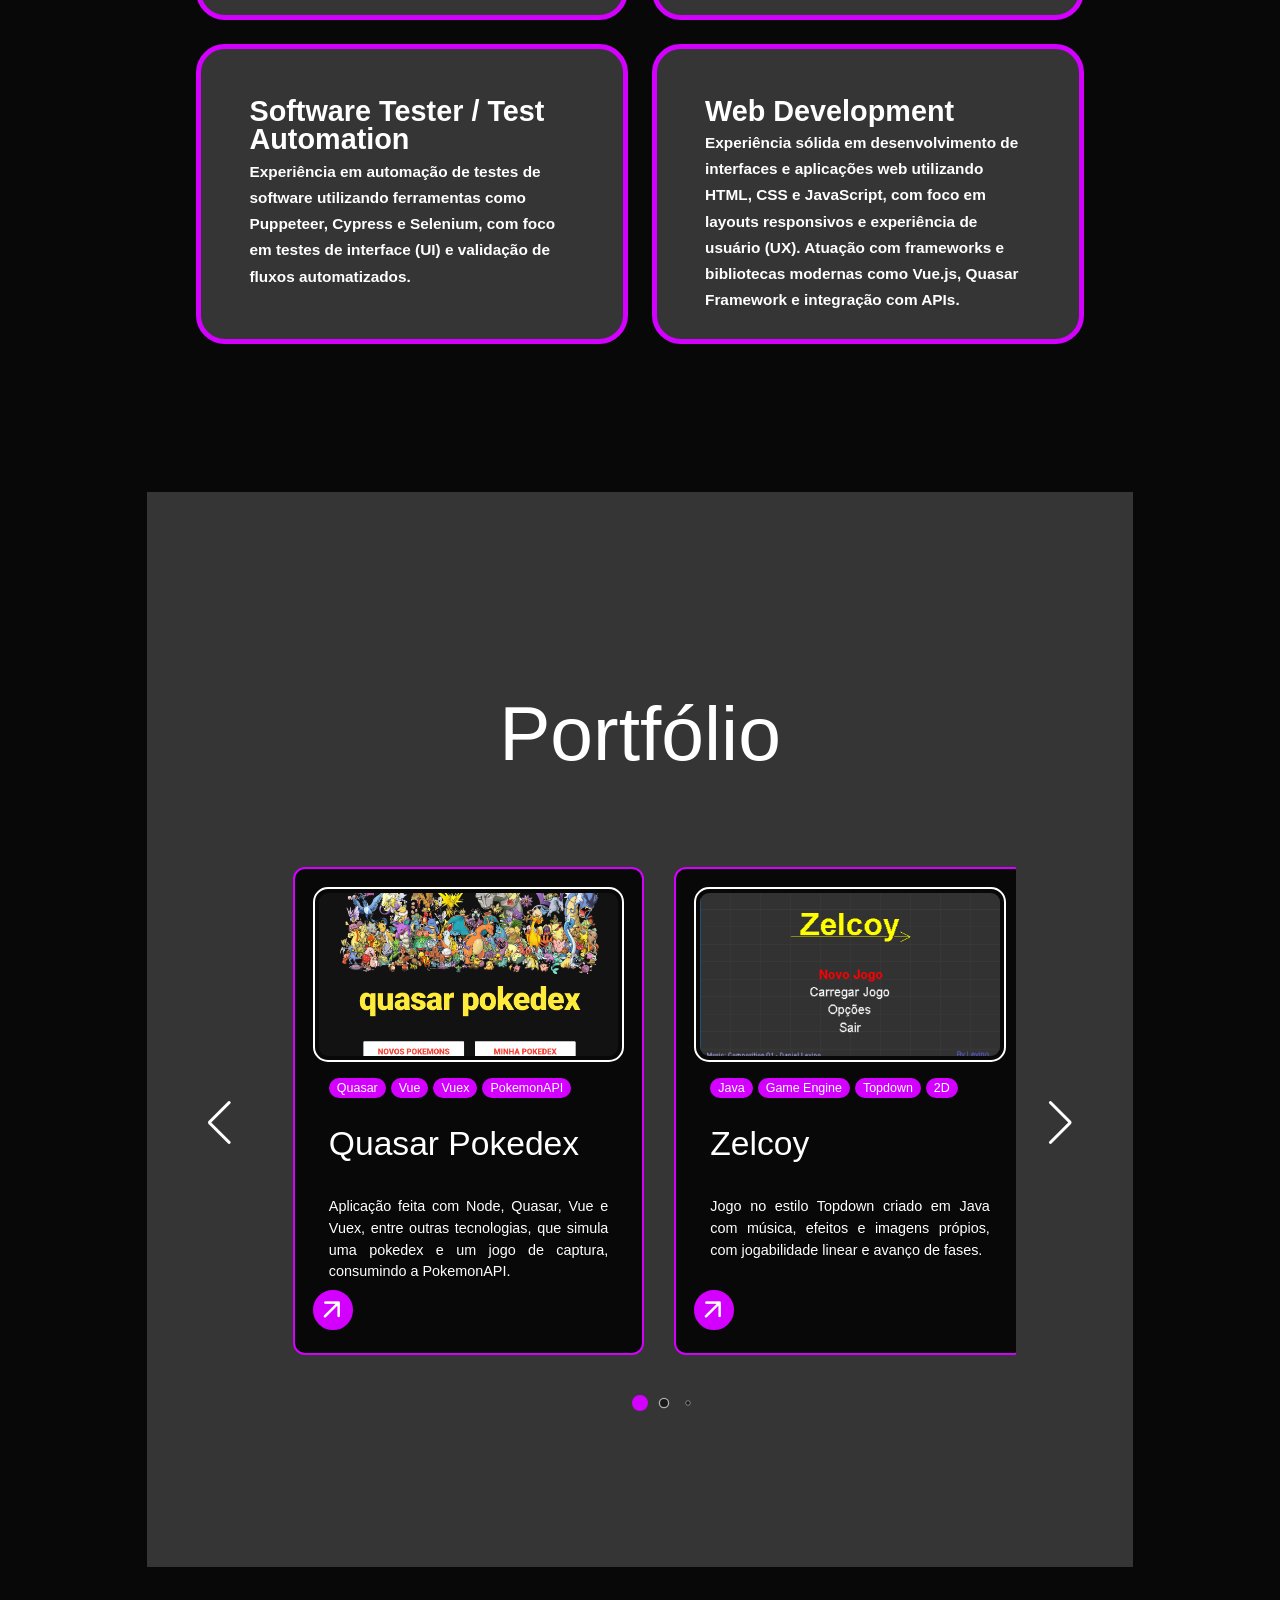
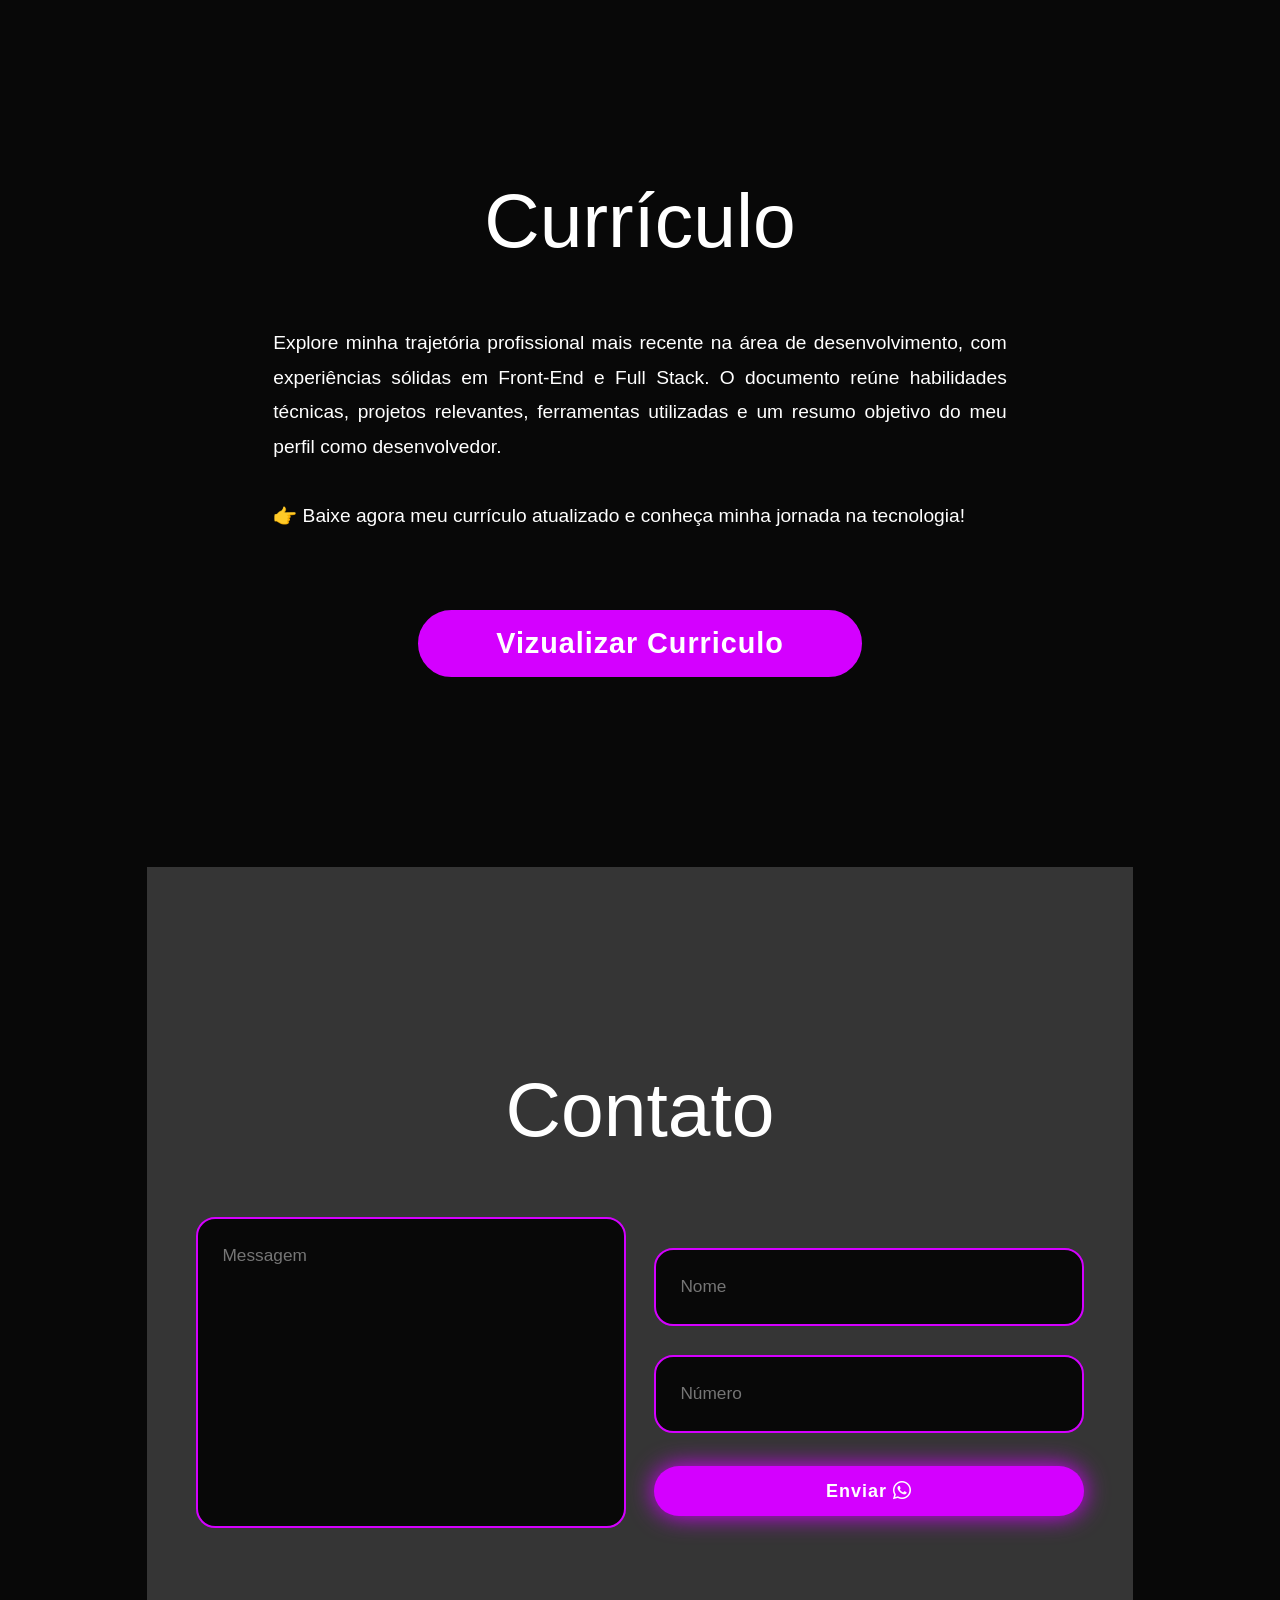
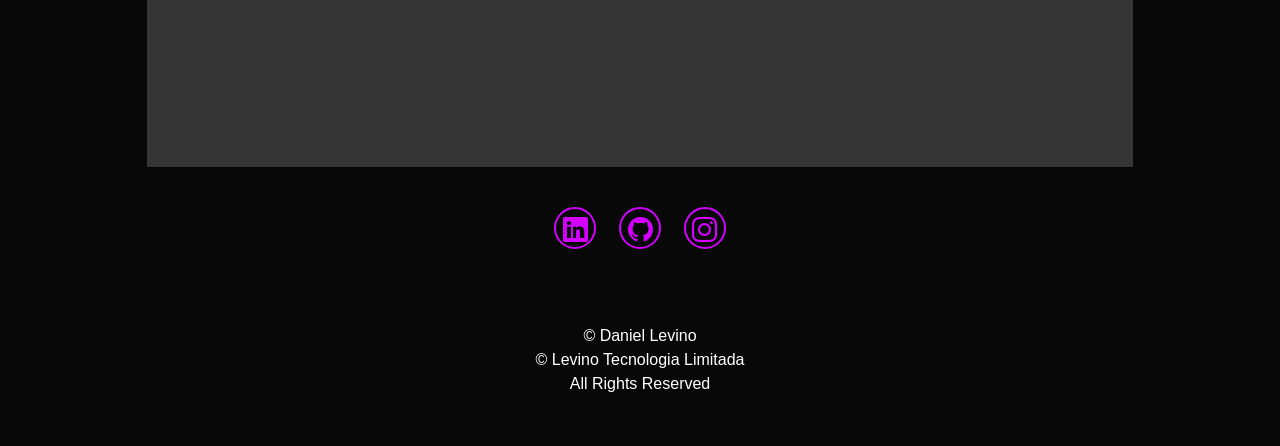
==== commit deaf4657: "updates" ====
--- a/index.html
+++ b/index.html
@@ -10,376 +10,381 @@
     href="https://fonts.googleapis.com/css2?family=Material+Symbols+Rounded:opsz,wght,FILL,GRAD@24,400,0,0&icon_names=arrow_forward" />
   <link rel="stylesheet" href="https://cdn.jsdelivr.net/npm/bootstrap-icons@1.13.1/font/bootstrap-icons.min.css">
   <link rel="stylesheet" href="https://cdn.jsdelivr.net/npm/swiper@11/swiper-bundle.min.css" />
+  <link href="https://cdn.jsdelivr.net/npm/bootstrap@5.3.7/dist/css/bootstrap.min.css" rel="stylesheet"
+    integrity="sha384-LN+7fdVzj6u52u30Kp6M/trliBMCMKTyK833zpbD+pXdCLuTusPj697FH4R/5mcr" crossorigin="anonymous">
   <link rel="stylesheet" href="src/css/style.css">
 </head>
 
 <body>
-  <header class="header">
-
-    <a href="#home" class="logo">
-      Daniel <span>Levino</span>
-    </a>
-
-    <i class="bi bi-list" id="menu-icon"></i>
-
-    <nav class="navbar">
-      <a href="#home" class="active">Inicio</a>
-      <a href="#education">Formação</a>
-      <a href="#services">Conhecimento</a>
-      <a href="#portfolio">Portfólio</a>
-      <a href="#curriculo">Curriculo</a>
-      <a href="#contact">Contato</a>
-    </nav>
-  </header>
-
-  <section class="home" id="home">
-    <div class="home-content">
-      <h1>Olá, aqui fala <span>Daniel</span></h1>
-      <h3 class="text-animation">Eu sou <span id="word-animate"></span></h3>
-      <p>
-        Analista e Desenvolvedor de Sistemas pela FICR, com formação em Programação Mobile (Android Studio) pelo
-        IMD-UFRN e pós-graduação em Desenvolvimento Full Stack pela Descomplica. Atuo também como Game
-        Developer,
-        Product Owner em EdTech, com experiência em Testes Automatizados e Desenvolvimento de Bots e Robôs.
-      </p>
-      <div class="social-icons">
-        <a href="https://www.linkedin.com/in/daniellevino/" target="_blank"><i class="bi bi-linkedin"></i></a>
-        <a href="https://github.com/DanielLevino" target="_blank"><i class="bi bi-github"></i></a>
-        <a href="https://www.instagram.com/daniel.levinob/" target="_blank"><i class="bi bi-instagram"></i></a>
-      </div>
-
-      <div class="btn-group">
-        <!-- <a href="#" class="btn">Contratar</a> -->
-        <a href="#contact" class="btn">Contato</a>
-      </div>
-
+  <div class="container" id="container">
+
+    <header class="header">
+      <a href="#home" class="logo">
+        Daniel <span>Levino</span>
+      </a>
+
+      <i class="bi bi-list" id="menu-icon"></i>
+
+      <nav class="navbar">
+        <a href="#home" class="active">Inicio</a>
+        <a href="#education">Formação</a>
+        <a href="#services">Conhecimento</a>
+        <a href="#portfolio">Portfólio</a>
+        <a href="#curriculo">Curriculo</a>
+        <a href="#contact">Contato</a>
+      </nav>
+    </header>
+
+    <section class="home" id="home">
+      <div class="home-content">
+        <h1>Olá, aqui fala <span>Daniel</span></h1>
+        <h3 class="text-animation">Eu sou <span id="typing"></span>|</h3>
+        <p>
+          Analista e Desenvolvedor de Sistemas pela FICR, com formação em Programação Mobile (Android Studio) pelo
+          IMD-UFRN e pós-graduação em Desenvolvimento Full Stack pela Descomplica. Atuo também como Game
+          Developer,
+          Product Owner em EdTech, com experiência em Testes Automatizados e Desenvolvimento de Bots e Robôs.
+        </p>
+        <div class="social-icons">
+          <a href="https://www.linkedin.com/in/daniellevino/" target="_blank"><i class="bi bi-linkedin"></i></a>
+          <a href="https://github.com/DanielLevino" target="_blank"><i class="bi bi-github"></i></a>
+          <a href="https://www.instagram.com/daniel.levinob/" target="_blank"><i class="bi bi-instagram"></i></a>
+        </div>
+
+        <div class="btn-group">
+          <!-- <a href="#" class="btn">Contratar</a> -->
+          <a href="#contact" class="btn">Contato</a>
+        </div>
+
+      </div>
+      <div class="home-img">
+        <img src="src/img/image_perfil.jpg" width="500px">
+      </div>
+    </section>
+
+    <section class="education" id="education">
+      <h2 class="heading">Formação</h2>
+      <div class="timeline-items">
+
+        <div class="timeline-item">
+          <div class="timeline-dot"></div>
+          <div class="timeline-date">2020</div>
+          <div class="timeline-content">
+            <h3>Graduação</h3>
+            <p>Análise e Desenvolvimento de Sistemas na Faculdade Imaculada Conceição de Recife (FICR).</p>
+          </div>
+        </div>
+
+        <div class="timeline-item">
+          <div class="timeline-dot"></div>
+          <div class="timeline-date">2021</div>
+          <div class="timeline-content">
+            <h3>Estágio</h3>
+            <p>Estágio na startup Ti Saúde onde após, a conclusão do estágio, trabalhei por 3 anos.</p>
+          </div>
+        </div>
+
+        <div class="timeline-item">
+          <div class="timeline-dot"></div>
+          <div class="timeline-date">2024</div>
+          <div class="timeline-content">
+            <h3>Pós Graduação</h3>
+            <p>Pós Graduação em Desenvolvimento Full Stack pela Descomplica</p>
+          </div>
+        </div>
+
+        <div class="timeline-item">
+          <div class="timeline-dot"></div>
+          <div class="timeline-date">2025</div>
+          <div class="timeline-content">
+            <h3>Pós Graduação <span>(em curso)</span></h3>
+            <p>Pós Graduação em Tecnologias Aplicadas à Educação</p>
+          </div>
+        </div>
+    </section>
+
+    <section class="services" id="services">
+      <h2 class="heading">Conhecimento</h2>
+
+      <div class="services-container">
+        <div class="service-box">
+          <div class="service-info">
+            <h4>Software Engineer</h4>
+            <p>
+              Formado em Análise e Desenvolvimento de Sistemas, com experiência em desenvolvimento de
+              aplicações Web
+              (Node.js, Angular, MySQL), Desktop (.NET) e Mobile (Android Studio com Java).
+            </p>
+          </div>
+        </div>
+
+        <div class="service-box">
+          <div class="service-info">
+            <h4>Full Stack Developer</h4>
+            <p>
+              Mais de 3 anos de experiência em desenvolvimento Full Stack, utilizando Quasar Framework,
+              Vue.js, Laravel
+              (PHP) e MySQL, atuando tanto no frontend quanto no backend.
+            </p>
+          </div>
+        </div>
+
+        <div class="service-box">
+          <div class="service-info">
+            <h4>Game Developer</h4>
+            <p>
+              Desenvolvimento de jogos pela Danki Code, com conhecimentos em Java, Unity e Construct
+              2, voltado para criação de jogos 2D e protótipos interativos.
+            </p>
+          </div>
+        </div>
+
+        <div class="service-box">
+          <div class="service-info">
+            <h4>Mobile Developer</h4>
+            <p>
+              Certificado pelo Instituto Metrópole Digital (IMD-UFRN), com foco em desenvolvimento Android
+              utilizando
+              Android Studio e Java.
+            </p>
+          </div>
+        </div>
+
+        <div class="service-box">
+          <div class="service-info">
+            <h4>Software Tester / Test Automation</h4>
+            <p>
+              Experiência em automação de testes de software utilizando ferramentas como Puppeteer, Cypress e
+              Selenium,
+              com foco em testes de interface (UI) e validação de fluxos automatizados.
+            </p>
+          </div>
+        </div>
+
+        <div class="service-box">
+          <div class="service-info">
+            <h4>Web Development</h4>
+            <p>
+              Experiência sólida em desenvolvimento de interfaces e aplicações web utilizando HTML, CSS e
+              JavaScript, com
+              foco em layouts responsivos e experiência de usuário (UX). Atuação com frameworks e bibliotecas
+              modernas
+              como Vue.js, Quasar Framework e integração com APIs.
+            </p>
+          </div>
+        </div>
+      </div>
+    </section>
+
+    <section class="portfolio" id="portfolio">
+      <h2 class="heading">Portfólio</h2>
+      <div class="container swiper">
+        <div class="card-wrapper">
+          <ul class="card-list swiper-wrapper">
+            <li class="card-item swiper-slide">
+              <div class="card-link">
+                <img src="./src/img/portfolio/pokedex.png" alt="" class="card-image clickable"
+                  onclick="openImgModal(this)">
+                <div class="badge-content">
+                  <p class="badge">Quasar</p>
+                  <p class="badge">Vue</p>
+                  <p class="badge">Vuex</p>
+                  <p class="badge">PokemonAPI</p>
+                </div>
+                <div class="card-text-content clickable" data-url="https://github.com/DanielLevino/quasar-vuex"
+                  onclick="openDataUrl(this)">
+                  <h2 class="card-title">Quasar pokedex</h2>
+                  <p class="card-description">
+                    Aplicação feita com Node, Quasar, Vue e Vuex, entre outras tecnologias, que simula
+                    uma
+                    pokedex e um jogo de captura, consumindo a PokemonAPI.
+                  </p>
+                </div>
+                <button class="card-btn material-symbols-rounded clickable"
+                  data-url="https://github.com/DanielLevino/quasar-vuex" onclick="openDataUrl(this)">
+                  arrow_forward
+                </button>
+              </div>
+            </li>
+            <li class="card-item swiper-slide">
+              <div class="card-link">
+                <img src="./src/img/portfolio/zelcoy.png" alt="" class="card-image clickable"
+                  onclick="openImgModal(this)">
+                <div class="badge-content">
+                  <p class="badge">Java</p>
+                  <p class="badge">Game Engine</p>
+                  <p class="badge">Topdown</p>
+                  <p class="badge">2D</p>
+                </div>
+                <div class="card-text-content clickable" data-url="https://github.com/DanielLevino/zelcoy"
+                  onclick="openDataUrl(this)">
+                  <h2 class="card-title">Zelcoy</h2>
+                  <p class="card-description">Jogo no estilo Topdown criado em Java com música, efeitos e
+                    imagens própios, com jogabilidade linear e avanço de fases.</p>
+                </div>
+
+                <button class="card-btn material-symbols-rounded clickable"
+                  data-url="https://github.com/DanielLevino/zelcoy" onclick="openDataUrl(this)">
+                  arrow_forward
+                </button>
+              </div>
+            </li>
+            <li class="card-item swiper-slide">
+              <div class="card-link">
+                <img src="./src/img/portfolio/labirinto.png" alt="" class="card-image clickable"
+                  onclick="openImgModal(this)">
+                <div class="badge-content">
+                  <p class="badge">Java</p>
+                  <p class="badge">Game Engine</p>
+                  <p class="badge">Recursivo</p>
+                </div>
+                <div class="card-text-content clickable" data-url="https://github.com/DanielLevino/labirinto_recursivo"
+                  onclick="openDataUrl(this)">
+                  <h2 class="card-title">Labirinto</h2>
+                  <p class="card-description">Labirinto jogável com renderização randômica e recursiva,
+                    gerando caminhos aleatórios.</p>
+                </div>
+
+                <button class="card-btn material-symbols-rounded clickable"
+                  data-url="https://github.com/DanielLevino/labirinto_recursivo" onclick="openDataUrl(this)">
+                  arrow_forward
+                </button>
+              </div>
+            </li>
+            <li class="card-item swiper-slide">
+              <div class="card-link">
+                <img src="./src/img/portfolio/radefi.png" alt="" class="card-image clickable"
+                  onclick="openImgModal(this)">
+                <div class="badge-content">
+                  <p class="badge">Python</p>
+                  <p class="badge">PyGame</p>
+                  <p class="badge">INPI</p>
+                  <p class="badge">Saúde</p>
+                </div>
+                <div class="card-text-content clickable" data-url="https://github.com/DanielLevino/Radefi"
+                  onclick="openDataUrl(this)">
+                  <h2 class="card-title">Radefi</h2>
+                  <p class="card-description">Aplicação em Python, usando ferramentas do PyGame</p>
+                </div>
+                <button class="card-btn material-symbols-rounded clickable"
+                  data-url="https://github.com/DanielLevino/Radefi" onclick="openDataUrl(this)">
+                  arrow_forward
+                </button>
+              </div>
+            </li>
+            <li class="card-item swiper-slide">
+              <div class="card-link">
+                <img src="./src/img/portfolio/Jogo-do-pulo.png" alt="" class="card-image clickable"
+                  onclick="openImgModal(this)">
+                <div class="badge-content">
+                  <p class="badge">Html</p>
+                  <p class="badge">Css</p>
+                  <p class="badge">JavaScript</p>
+                  <p class="badge">Canvas</p>
+                </div>
+                <div class="card-text-content clickable" data-url="https://daniel-levino.itch.io/jogo-do-pulo"
+                  onclick="openDataUrl(this)">
+                  <h2 class="card-title">
+                    Jogo do Pulo
+                  </h2>
+                  <p class="card-description">
+                    Infinite Runner contruído em HTML, CSS, JavaScript e Canvas.
+                  </p>
+                </div>
+                <button class="card-btn material-symbols-rounded clickable"
+                  data-url="https://daniel-levino.itch.io/jogo-do-pulo" onclick="openDataUrl(this)">
+                  arrow_forward
+                </button>
+              </div>
+            </li>
+            <li class="card-item swiper-slide">
+              <div class="card-link">
+                <img src="./src/img/portfolio/labirinto-html.png" alt="" class="card-image clickable"
+                  onclick="openImgModal(this)">
+                <div class="badge-content">
+                  <p class="badge">Html</p>
+                  <p class="badge">Css</p>
+                  <p class="badge">JavaScript</p>
+                  <p class="badge">Canvas</p>
+                </div>
+                <div class="card-text-content clickable" data-url="https://daniel-levino.itch.io/labirinto"
+                  onclick="openDataUrl(this)">
+                  <h2 class="card-title">
+                    Labirinto Html
+                  </h2>
+                  <p class="card-description">
+                    Labirinto com itens para pegar, contruído com Html, Css, JavaScript e Canvas.
+                  </p>
+                </div>
+                <button class="card-btn material-symbols-rounded clickable"
+                  data-url="https://daniel-levino.itch.io/labirinto" onclick="openDataUrl(this)">
+                  arrow_forward
+                </button>
+              </div>
+            </li>
+          </ul>
+          <div class="swiper-pagination"></div>
+          <div class="swiper-btn swiper-button-prev"></div>
+          <div class="swiper-btn swiper-button-next"></div>
+        </div>
+      </div>
+    </section>
+
+    <section class="curriculo" id="curriculo">
+      <div class="heading">Currículo</div>
+      <div class="curriculo-container">
+        <div class="curriculo-text">
+          <p>
+            Explore minha trajetória profissional mais recente na área de desenvolvimento, com experiências
+            sólidas em Front-End e Full Stack.
+            O documento reúne habilidades técnicas, projetos relevantes, ferramentas utilizadas e um resumo
+            objetivo do meu perfil como desenvolvedor.
+            <br />
+            <br />
+            👉 Baixe agora meu currículo atualizado e conheça minha jornada na tecnologia!
+          </p>
+        </div>
+        <div class="btn-group">
+          <a class="btn" href="src/pdf/Curriculo_2025.pdf" target="_blank">
+            Vizualizar Curriculo
+          </a>
+        </div>
+      </div>
+    </section>
+
+    <section class="contact" id="contact">
+      <h2 class="heading">Contato</h2>
+      <form id="contactForm" action="">
+        <div class="input-group-2">
+          <textarea name="message" id="" cols="30" rows="10" placeholder="Messagem"></textarea>
+        </div>
+        <div class="input-box">
+          <input type="text" name="name" placeholder="Nome">
+          <input type="phone" name="phone" placeholder="Número">
+          <button class="btn" id="sendMessage">Enviar <i class="bi bi-whatsapp"></i></button>
+        </div>
+      </form>
+    </section>
+
+    <footer class="footer">
+      <div class="social">
+        <a href="https://www.linkedin.com/in/daniellevino/"><i class="bi bi-linkedin"></i></a>
+        <a href="https://github.com/DanielLevino"><i class="bi bi-github"></i></a>
+        <a href="https://www.instagram.com/daniel.levinob/"><i class="bi bi-instagram"></i></a>
+      </div>
+
+      <p class="copyright">© Daniel Levino <br> © Levino Tecnologia Limitada <br/> All Rights Reserved</p>
+    </footer>
+
+    <div id="modal" class="modal" onclick="closeImgModal()">
+      <img class="modal-content" id="full-image" />
     </div>
-    <div class="home-img">
-      <img src="src/img/image_perfil.jpg" width="500px">
-    </div>
-  </section>
-
-  <section class="education" id="education">
-    <h2 class="heading">Formação</h2>
-    <div class="timeline-items">
-
-      <div class="timeline-item">
-        <div class="timeline-dot"></div>
-        <div class="timeline-date">2020</div>
-        <div class="timeline-content">
-          <h3>Graduação</h3>
-          <p>Análise e Desenvolvimento de Sistemas na Faculdade Imaculada Conceição de Recife (FICR).</p>
-        </div>
-      </div>
-
-      <div class="timeline-item">
-        <div class="timeline-dot"></div>
-        <div class="timeline-date">2021</div>
-        <div class="timeline-content">
-          <h3>Estágio</h3>
-          <p>Estágio na startup Ti Saúde onde após, a conclusão do estágio, trabalhei por 3 anos.</p>
-        </div>
-      </div>
-
-      <div class="timeline-item">
-        <div class="timeline-dot"></div>
-        <div class="timeline-date">2024</div>
-        <div class="timeline-content">
-          <h3>Pós Graduação</h3>
-          <p>Pós Graduação em Desenvolvimento Full Stack pela Descomplica</p>
-        </div>
-      </div>
-
-      <div class="timeline-item">
-        <div class="timeline-dot"></div>
-        <div class="timeline-date">2025</div>
-        <div class="timeline-content">
-          <h3>Pós Graduação <span>(em curso)</span></h3>
-          <p>Pós Graduação em Tecnologias Aplicadas à Educação</p>
-        </div>
-      </div>
-  </section>
-
-  <section class="services" id="services">
-    <h2 class="heading">Conhecimento</h2>
-
-    <div class="services-container">
-      <div class="service-box">
-        <div class="service-info">
-          <h4>Software Engineer</h4>
-          <p>
-            Formado em Análise e Desenvolvimento de Sistemas, com experiência em desenvolvimento de
-            aplicações Web
-            (Node.js, Angular, MySQL), Desktop (.NET) e Mobile (Android Studio com Java).
-          </p>
-        </div>
-      </div>
-
-      <div class="service-box">
-        <div class="service-info">
-          <h4>Full Stack Developer</h4>
-          <p>
-            Mais de 3 anos de experiência em desenvolvimento Full Stack, utilizando Quasar Framework,
-            Vue.js, Laravel
-            (PHP) e MySQL, atuando tanto no frontend quanto no backend.
-          </p>
-        </div>
-      </div>
-
-      <div class="service-box">
-        <div class="service-info">
-          <h4>Game Developer</h4>
-          <p>
-            Desenvolvimento de jogos pela Danki Code, com conhecimentos em Java, Unity e Construct
-            2, voltado para criação de jogos 2D e protótipos interativos.
-          </p>
-        </div>
-      </div>
-
-      <div class="service-box">
-        <div class="service-info">
-          <h4>Mobile Developer</h4>
-          <p>
-            Certificado pelo Instituto Metrópole Digital (IMD-UFRN), com foco em desenvolvimento Android
-            utilizando
-            Android Studio e Java.
-          </p>
-        </div>
-      </div>
-
-      <div class="service-box">
-        <div class="service-info">
-          <h4>Software Tester / Test Automation</h4>
-          <p>
-            Experiência em automação de testes de software utilizando ferramentas como Puppeteer, Cypress e
-            Selenium,
-            com foco em testes de interface (UI) e validação de fluxos automatizados.
-          </p>
-        </div>
-      </div>
-
-      <div class="service-box">
-        <div class="service-info">
-          <h4>Web Development</h4>
-          <p>
-            Experiência sólida em desenvolvimento de interfaces e aplicações web utilizando HTML, CSS e
-            JavaScript, com
-            foco em layouts responsivos e experiência de usuário (UX). Atuação com frameworks e bibliotecas
-            modernas
-            como Vue.js, Quasar Framework e integração com APIs.
-          </p>
-        </div>
-      </div>
-    </div>
-  </section>
-
-  <section class="portfolio" id="portfolio">
-    <h2 class="heading">Portfólio</h2>
-    <div class="container swiper">
-      <div class="card-wrapper">
-        <ul class="card-list swiper-wrapper">
-          <li class="card-item swiper-slide">
-            <div class="card-link">
-              <img src="./src/img/portfolio/pokedex.png" alt="" class="card-image clickable"
-                onclick="openImgModal(this)">
-              <div class="badge-content">
-                <p class="badge">Quasar</p>
-                <p class="badge">Vue</p>
-                <p class="badge">Vuex</p>
-                <p class="badge">PokemonAPI</p>
-              </div>
-              <div class="card-text-content clickable" data-url="https://github.com/DanielLevino/quasar-vuex"
-                onclick="openDataUrl(this)">
-                <h2 class="card-title">Quasar pokedex</h2>
-                <p class="card-description">
-                  Aplicação feita com Node, Quasar, Vue e Vuex, entre outras tecnologias, que simula
-                  uma
-                  pokedex e um jogo de captura, consumindo a PokemonAPI.
-                </p>
-              </div>
-              <button class="card-btn material-symbols-rounded clickable"
-                data-url="https://github.com/DanielLevino/quasar-vuex" onclick="openDataUrl(this)">
-                arrow_forward
-              </button>
-            </div>
-          </li>
-          <li class="card-item swiper-slide">
-            <div class="card-link">
-              <img src="./src/img/portfolio/zelcoy.png" alt="" class="card-image clickable"
-                onclick="openImgModal(this)">
-              <div class="badge-content">
-                <p class="badge">Java</p>
-                <p class="badge">Game Engine</p>
-                <p class="badge">Topdown</p>
-                <p class="badge">2D</p>
-              </div>
-              <div class="card-text-content clickable" data-url="https://github.com/DanielLevino/zelcoy"
-                onclick="openDataUrl(this)">
-                <h2 class="card-title">Zelcoy</h2>
-                <p class="card-description">Jogo no estilo Topdown criado em Java com música, efeitos e
-                  imagens própios, com jogabilidade linear e avanço de fases.</p>
-              </div>
-
-              <button class="card-btn material-symbols-rounded clickable"
-                data-url="https://github.com/DanielLevino/zelcoy" onclick="openDataUrl(this)">
-                arrow_forward
-              </button>
-            </div>
-          </li>
-          <li class="card-item swiper-slide">
-            <div class="card-link">
-              <img src="./src/img/portfolio/labirinto.png" alt="" class="card-image clickable"
-                onclick="openImgModal(this)">
-              <div class="badge-content">
-                <p class="badge">Java</p>
-                <p class="badge">Game Engine</p>
-                <p class="badge">Recursivo</p>
-              </div>
-              <div class="card-text-content clickable" data-url="https://github.com/DanielLevino/labirinto_recursivo"
-                onclick="openDataUrl(this)">
-                <h2 class="card-title">Labirinto</h2>
-                <p class="card-description">Labirinto jogável com renderização randômica e recursiva,
-                  gerando caminhos aleatórios.</p>
-              </div>
-
-              <button class="card-btn material-symbols-rounded clickable"
-                data-url="https://github.com/DanielLevino/labirinto_recursivo" onclick="openDataUrl(this)">
-                arrow_forward
-              </button>
-            </div>
-          </li>
-          <li class="card-item swiper-slide">
-            <div class="card-link">
-              <img src="./src/img/portfolio/radefi.png" alt="" class="card-image clickable"
-                onclick="openImgModal(this)">
-              <div class="badge-content">
-                <p class="badge">Python</p>
-                <p class="badge">PyGame</p>
-                <p class="badge">INPI</p>
-                <p class="badge">Saúde</p>
-              </div>
-              <div class="card-text-content clickable" data-url="https://github.com/DanielLevino/Radefi"
-                onclick="openDataUrl(this)">
-                <h2 class="card-title">Radefi</h2>
-                <p class="card-description">Aplicação em Python, usando ferramentas do PyGame</p>
-              </div>
-              <button class="card-btn material-symbols-rounded clickable"
-                data-url="https://github.com/DanielLevino/Radefi" onclick="openDataUrl(this)">
-                arrow_forward
-              </button>
-            </div>
-          </li>
-          <li class="card-item swiper-slide">
-            <div class="card-link">
-              <img src="./src/img/portfolio/Jogo-do-pulo.png" alt="" class="card-image clickable"
-                onclick="openImgModal(this)">
-              <div class="badge-content">
-                <p class="badge">Html</p>
-                <p class="badge">Css</p>
-                <p class="badge">JavaScript</p>
-                <p class="badge">Canvas</p>
-              </div>
-              <div class="card-text-content clickable" data-url="https://daniel-levino.itch.io/jogo-do-pulo"
-                onclick="openDataUrl(this)">
-                <h2 class="card-title">
-                  Jogo do Pulo
-                </h2>
-                <p class="card-description">
-                  Infinite Runner contruído em HTML, CSS, JavaScript e Canvas.
-                </p>
-              </div>
-              <button class="card-btn material-symbols-rounded clickable"
-                data-url="https://daniel-levino.itch.io/jogo-do-pulo" onclick="openDataUrl(this)">
-                arrow_forward
-              </button>
-            </div>
-          </li>
-          <li class="card-item swiper-slide">
-            <div class="card-link">
-              <img src="./src/img/portfolio/labirinto-html.png" alt="" class="card-image clickable"
-                onclick="openImgModal(this)">
-              <div class="badge-content">
-                <p class="badge">Html</p>
-                <p class="badge">Css</p>
-                <p class="badge">JavaScript</p>
-                <p class="badge">Canvas</p>
-              </div>
-              <div class="card-text-content clickable" data-url="https://daniel-levino.itch.io/labirinto"
-                onclick="openDataUrl(this)">
-                <h2 class="card-title">
-                  Labirinto Html
-                </h2>
-                <p class="card-description">
-                  Labirinto com itens para pegar, contruído com Html, Css, JavaScript e Canvas.
-                </p>
-              </div>
-              <button class="card-btn material-symbols-rounded clickable"
-                data-url="https://daniel-levino.itch.io/labirinto" onclick="openDataUrl(this)">
-                arrow_forward
-              </button>
-            </div>
-          </li>
-        </ul>
-        <div class="swiper-pagination"></div>
-        <div class="swiper-btn swiper-button-prev"></div>
-        <div class="swiper-btn swiper-button-next"></div>
-      </div>
-    </div>
-  </section>
-
-  <section class="curriculo" id="curriculo">
-    <div class="heading">Currículo</div>
-    <div class="curriculo-container">
-      <div class="curriculo-text">
-        <p>
-          Explore minha trajetória profissional mais recente na área de desenvolvimento, com experiências
-          sólidas em Front-End e Full Stack.
-          O documento reúne habilidades técnicas, projetos relevantes, ferramentas utilizadas e um resumo
-          objetivo do meu perfil como desenvolvedor.
-          <br />
-          <br />
-          👉 Baixe agora meu currículo atualizado e conheça minha jornada na tecnologia!
-        </p>
-      </div>
-      <div class="btn-group">
-        <a class="btn" href="src/pdf/Curriculo_2025.pdf" target="_blank">
-          Vizualizar Curriculo
-        </a>
-      </div>
-    </div>
-  </section>
-
-  <section class="contact" id="contact">
-    <h2 class="heading">Contato</h2>
-    <form id="contactForm" action="">
-      <div class="input-group-2">
-        <textarea name="message" id="" cols="30" rows="10" placeholder="Messagem"></textarea>
-      </div>
-      <div class="input-box">
-        <input type="text" name="name" placeholder="Nome">
-        <input type="phone" name="phone" placeholder="Número">
-        <button class="btn" id="sendMessage">Enviar <i class="bi bi-whatsapp"></i></button>
-      </div>
-    </form>
-  </section>
-
-  <footer class="footer">
-    <div class="social">
-      <a href="https://www.linkedin.com/in/daniellevino/"><i class="bi bi-linkedin"></i></a>
-      <a href="https://github.com/DanielLevino"><i class="bi bi-github"></i></a>
-      <a href="https://www.instagram.com/daniel.levinob/"><i class="bi bi-instagram"></i></a>
-    </div>
-
-    <p class="copyright">© Daniel Levino | All Rights Reserved</p>
-  </footer>
-
-  <div id="modal" class="modal" onclick="closeImgModal()">
-    <img class="modal-content" id="full-image" />
+
+    <div class="version">v2.05</div>
   </div>
 
-  <div class="version">v2.05</div>
-
   <script src="https://cdn.jsdelivr.net/npm/swiper@11/swiper-bundle.min.js"></script>
+  <script src="https://cdn.jsdelivr.net/npm/bootstrap@5.3.7/dist/js/bootstrap.bundle.min.js" integrity="sha384-ndDqU0Gzau9qJ1lfW4pNLlhNTkCfHzAVBReH9diLvGRem5+R9g2FzA8ZGN954O5Q" crossorigin="anonymous"></script>
   <script src="src/js/script.js"></script>
 </body>
 
--- a/src/css/style.css
+++ b/src/css/style.css
@@ -4,7 +4,7 @@
     --text-color: white;
     --main-color: #d400ff;
     --second-text-color: #080808;
-    --body-color: #f0f0f0;
+    --body-color: #080808;
 }
 
 * {
@@ -26,6 +26,14 @@
 body {
     background-color: var(--body-color);
     color: var(--text-color);
+    display: flex;
+    justify-content: center;
+    align-items: center;
+    min-height: 100vh;
+}
+
+.container {
+    max-width: 1000px;
 }
 
 /* Header*/
@@ -34,7 +42,7 @@
     top: 0;
     left: 0;
     width: 100%;
-    padding: 3vw;
+    padding:1vw 3vw;
     background: rgba(0, 0, 0, 0.3);
     backdrop-filter: blur(10px);
     display: flex;
@@ -93,7 +101,7 @@
 
 section {
     min-height: 100vh;
-    padding: 10rem 12%  10rem;
+    padding: 15% 5%;
 }
 
 /*Section Home*/
@@ -101,7 +109,7 @@
     display: flex;
     align-items: center;
     justify-content: center;
-    gap: 15rem;
+    gap: 5rem;
     background-color: var(--bg-color);
 }
 
@@ -109,7 +117,7 @@
     display: flex;
     flex-direction: column;
     align-items: baseline;
-    text-align: left;
+    text-align: justify;
     justify-content: center;
     margin-top: 3rem;
 }
@@ -134,11 +142,12 @@
 
 .home-img {
     border-radius: 50%;
+    width: 60%;
 }
 .home-img img {
     position: relative;
     top: 3rem;
-    width: 32vw;
+    width: 100%;
     border-radius: 50%;
     box-shadow: 0 0 25px var(--main-color);
     cursor: pointer;
@@ -218,32 +227,7 @@
     color: var(--second-text-color);
 }
 
-.text-animation {
-    font-size: 34px;
-    font-weight: 600;
-    min-width: 280px;
-}
-
-.text-animation span {
-    position: relative;
-}
-
-.text-animation span::before {
-    content: "Web Developer";
-    color: var(--main-color);
-    animation: words 20s infinite;
-}
-
-.text-animation span::after {
-    content: "";
-    background-color: var(--bg-color);
-    position: absolute;
-    width: calc(100% + 8px);
-    height: 100%;
-    border-left: 3px solid var(--bg-color);
-    right: -8px;
-    animation: cursor 0.6s infinite, typing 20s steps(14) infinite;
-}
+
 
 .heading {
     font-size: 8rem;
@@ -394,10 +378,11 @@
 .service-info h4 {
     font-size: 3rem;
     font-weight: 800;
-    line-height: 2;
+    line-height: 1;
 }
 
 .service-info p {
+    margin-top: 10px;
     font-size: 1.6rem;
     font-weight: 600;
     max-height: 100px;
@@ -529,12 +514,14 @@
     background-color: var(--bg-color);
 }
 .curriculo-container .btn-group{
+    display: flex;
     justify-content: center;
     align-items: center;
 }
 
 .curriculo-container .btn-group a {
-    font-size: 4rem;
+    max-width: 50%;
+    font-size: 3rem;
 }
 
 .curriculo-text {
@@ -543,6 +530,7 @@
     line-height: 1.8;
     max-width: 1000px;
     margin: 2rem 8rem 8rem;
+    text-align: justify;
 }
 
 /*Section Contact*/
@@ -575,6 +563,15 @@
 .contact form .btn {
     margin-top: 2rem;
     width: 100%;
+    font-size: large;
+}
+
+.contact form .btn:hover {
+    transform: scale(1.05)translateY(-5px);
+    background-color: var(--main-color);
+    color: var(--second-text-color);
+    box-shadow: 0 0 25px var(--main-color);
+
 }
 
 /*Footer*/
@@ -691,89 +688,8 @@
     background-color: var(--bg-color);
 }
 
-/*Animations*/
-@keyframes cursor {
-    to {
-        border-left: 2px solid var(--main-color);
-    }
-}
-
-@keyframes words {
-    0%, 20% {
-        content: "Software Engineer";
-    }
-    21%, 40%{
-        content: "Full Stack Developer";
-    }
-    41%, 60%{
-        content: "Game Developer";
-    }
-    61%, 80%{
-        content: "Mobile Developer";
-    }
-    81%, 100%{
-        content: "Software Tester";
-    }
-}
-
-@keyframes typing {
-    10%, 15%, 30%, 35%, 50%,
-    55%, 70%, 75%, 90%, 95%{
-        width: 0;
-    }
-    5%, 20%, 25%, 40%, 45%,
-    60%, 65%, 80%, 85% {
-        width: calc(100% + 8px);
-    }
-}
-
-/*Responsive*/
-@media(max-width:12085px) {
-    html {
-        font-size: 55%;
-    }
-
-    .services-container {
-        padding-bottom: 7rem;
-        grid-template-columns: repeat(2,1fr);
-        margin: 0 5rem;
-    }
-}
-@media(max-width:991px) {
-    header {
-        padding: 2rem 3%;
-    }
-    section {
-        padding: 10rem 3% 2rem;
-    }
-    .timeline-items::before {
-        left: 7px;
-    }
-    .timeline-item:nth-child(odd) {
-        padding-right: 0;
-        text-align: left;
-    }
-    .timeline-item:nth-child(odd),
-    .timeline-item:nth-child(even) {
-        padding-left: 37px;
-    }
-    .timeline-dot {
-        left: 0;
-    }
-    .services {
-        padding-bottom: 7rem;
-    }
-    .testimonials .wrapper {
-        grid-template-columns: repeat(1,1fr);
-    }
-    .contact form {
-        flex-direction: column;
-    }
-    .footer {
-        padding: 2rem 3%;
-    }
-}
-@media(max-width:895px){
+/* 895px */
+@media(max-width:986px){ 
     #menu-icon {
         display: block;
     }
@@ -792,6 +708,7 @@
     }
     .navbar.active {
         display: block;
+        max-width: 350px;
     }
     .navbar a {
         display: block;
@@ -810,7 +727,7 @@
         font-size: 2.6rem;
     }
     .home-content h1 {
-        font-size: 8rem;
+        font-size: 4rem;
         margin-top: 1rem;
     }
     .home-content p {
@@ -819,14 +736,17 @@
         text-align: justify;
     }
     .home-img {
-        width: 80vw;
+        width: 35vw;
+        display: flex;
+        justify-content: center;
+        align-items: center;
     }
     .home-img img{
         width: 80%;
         margin: none;
     }
     .services {
-        padding: 0;
+        padding: 40px;
     }
     .service-box{
         height: inherit;
@@ -849,6 +769,16 @@
         text-align: justify;
         max-height: none;
     }
+
+    .card-item {
+        display: flex;
+        justify-content: center;
+    }
+
+    .card-link {
+        max-width: 80%;
+    }
+
     .curriculo .btn-group a {
         font-size: 2.5rem;
     }
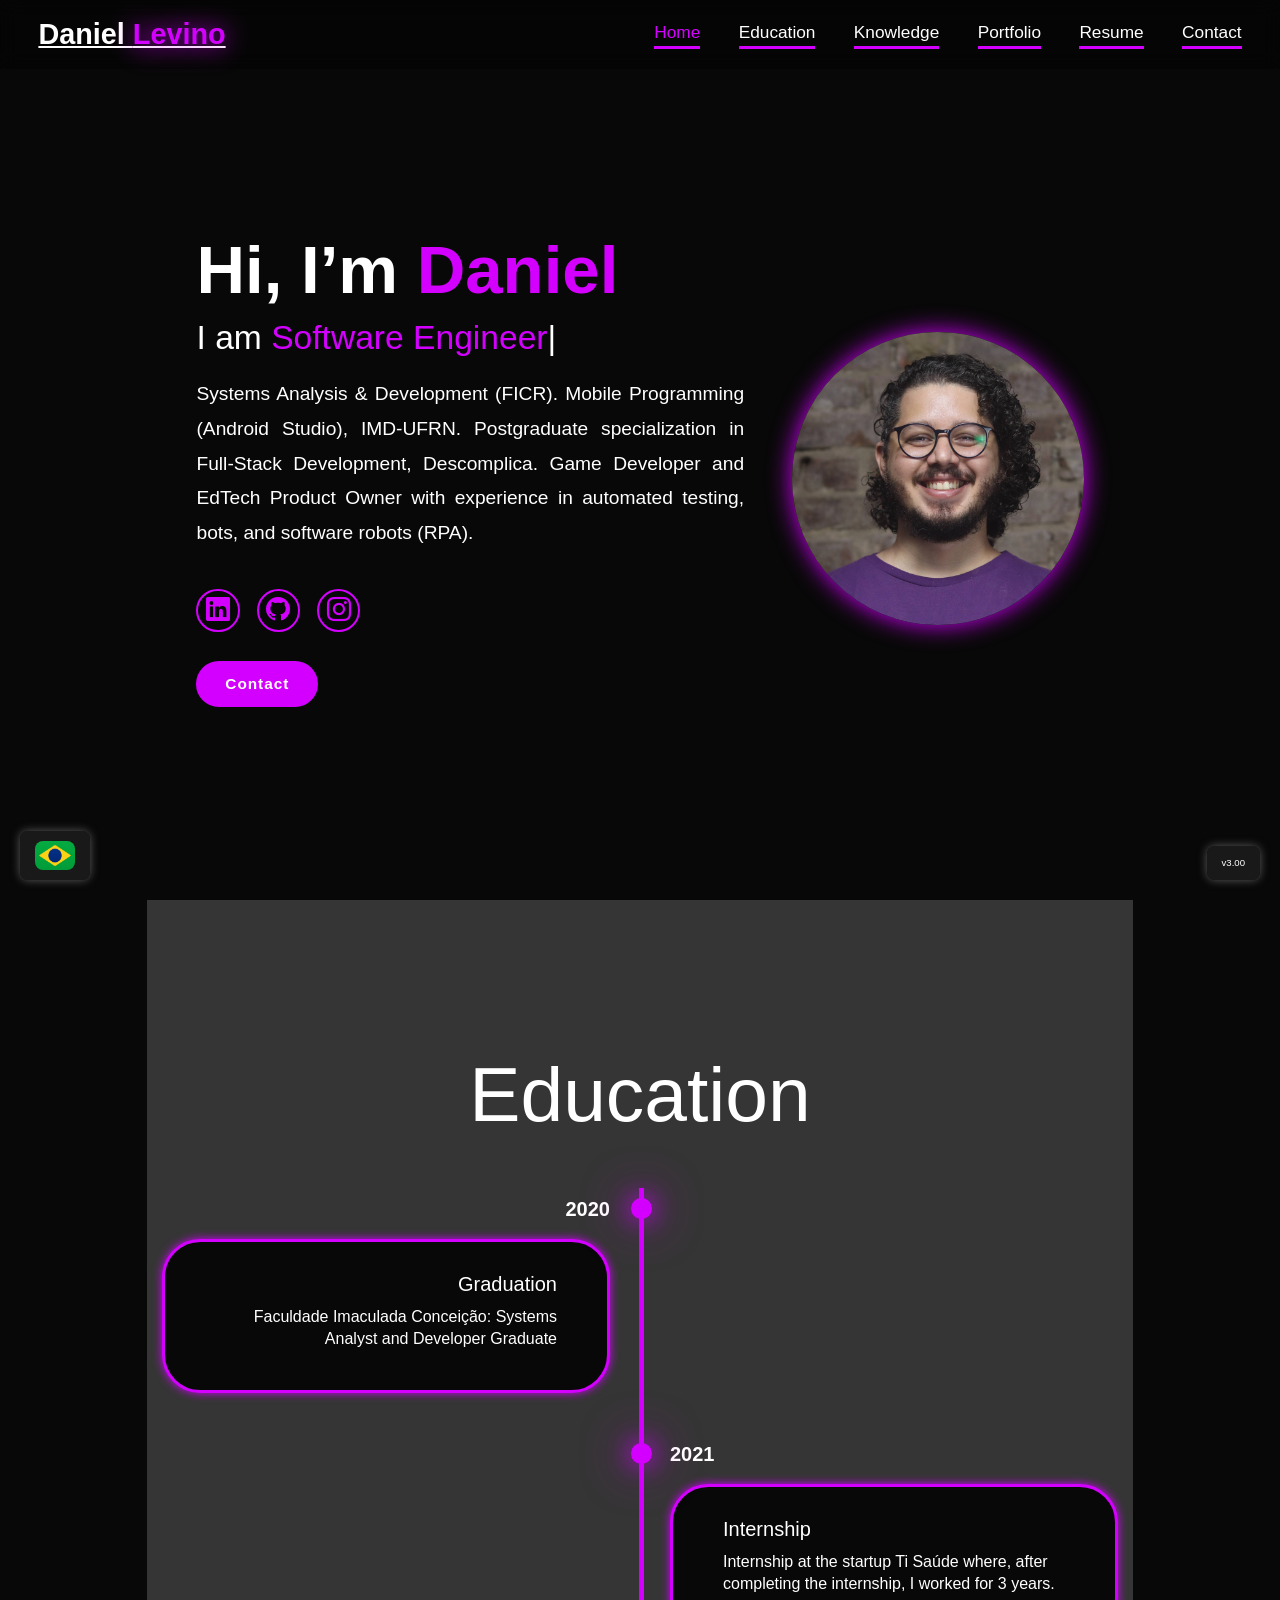
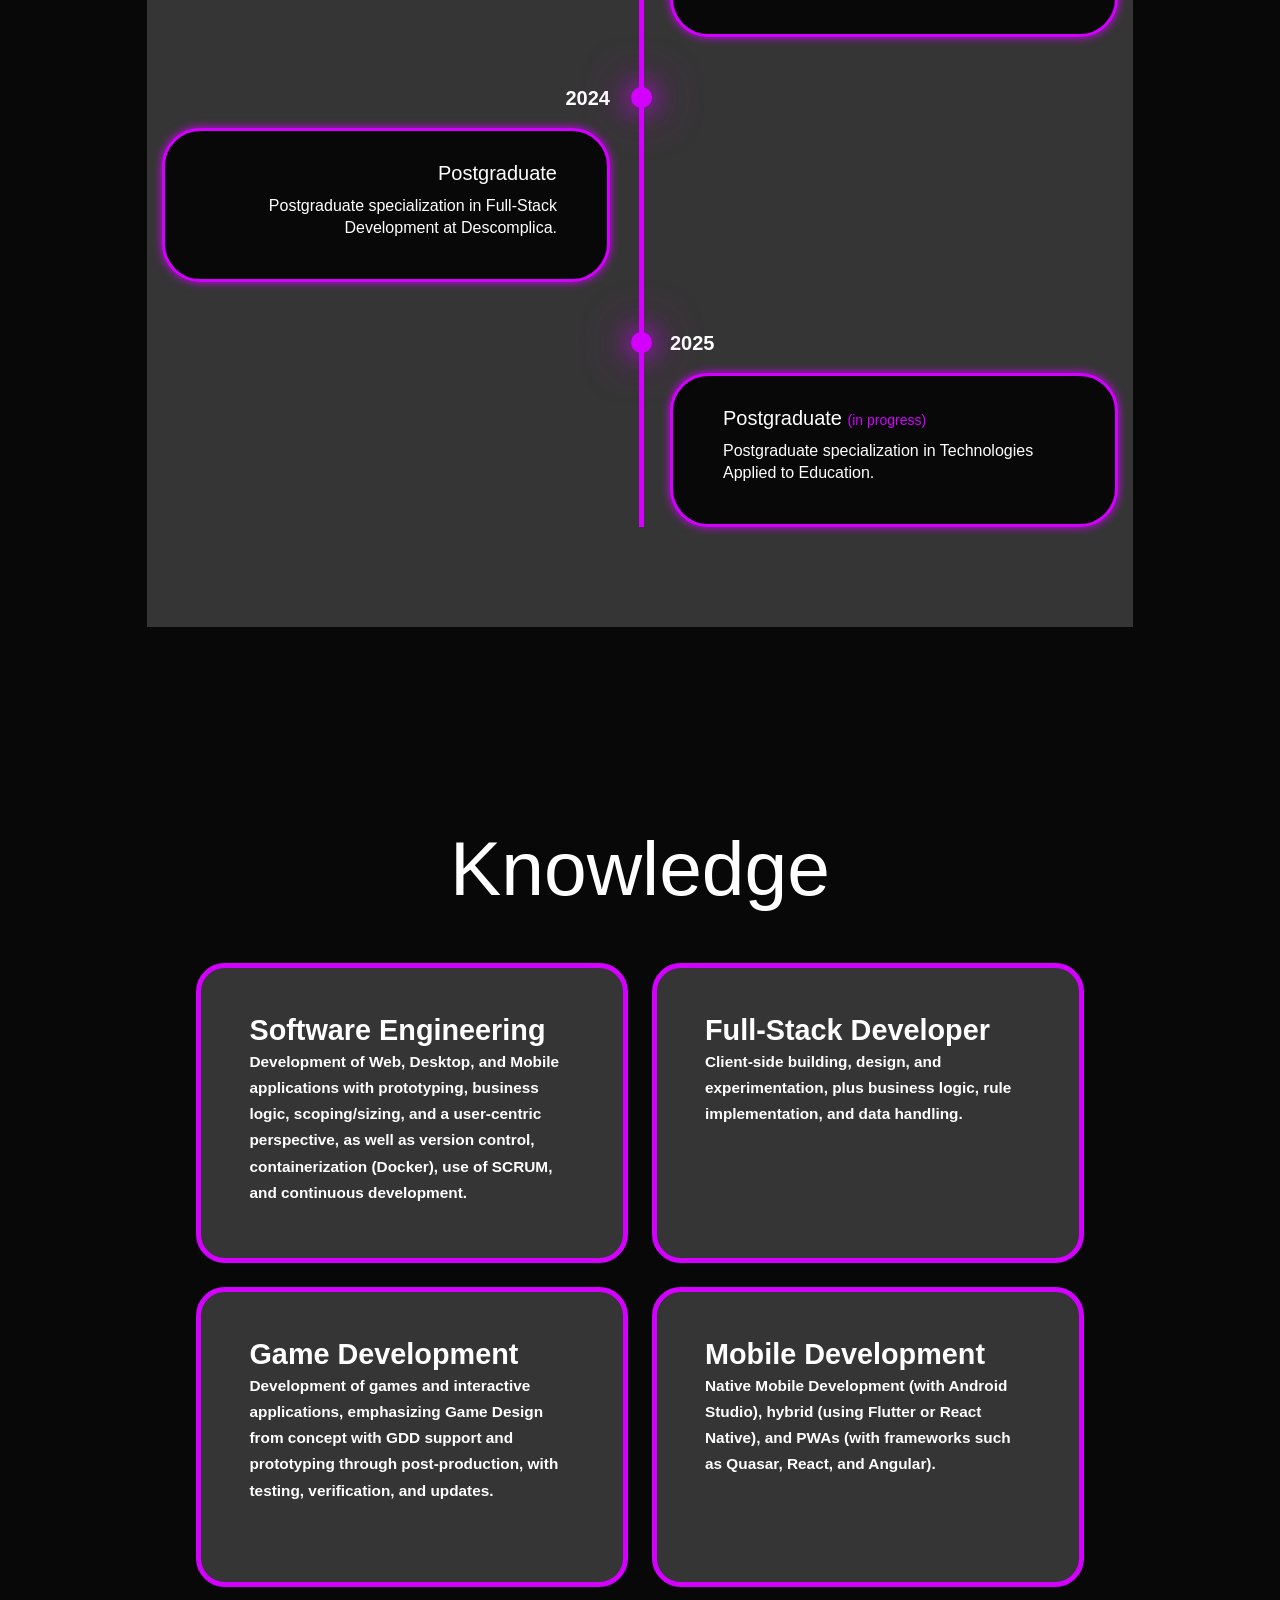
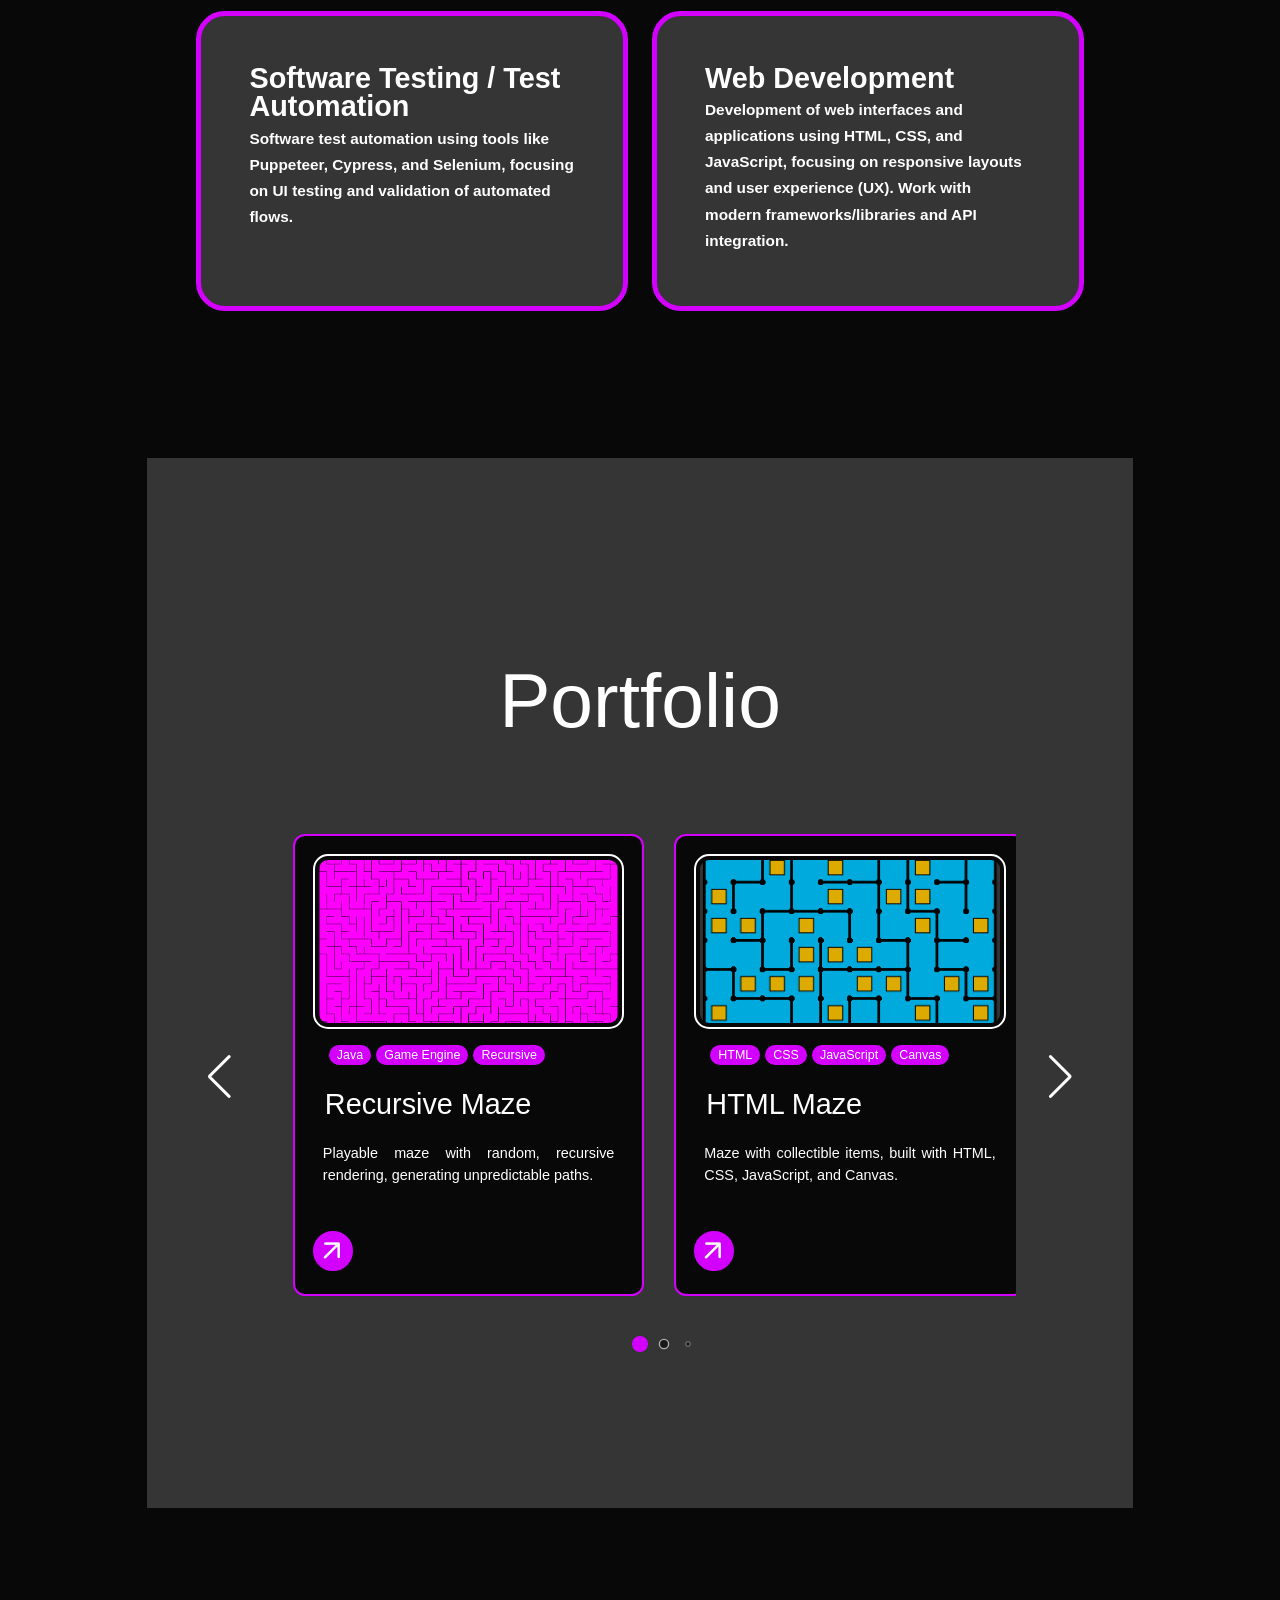
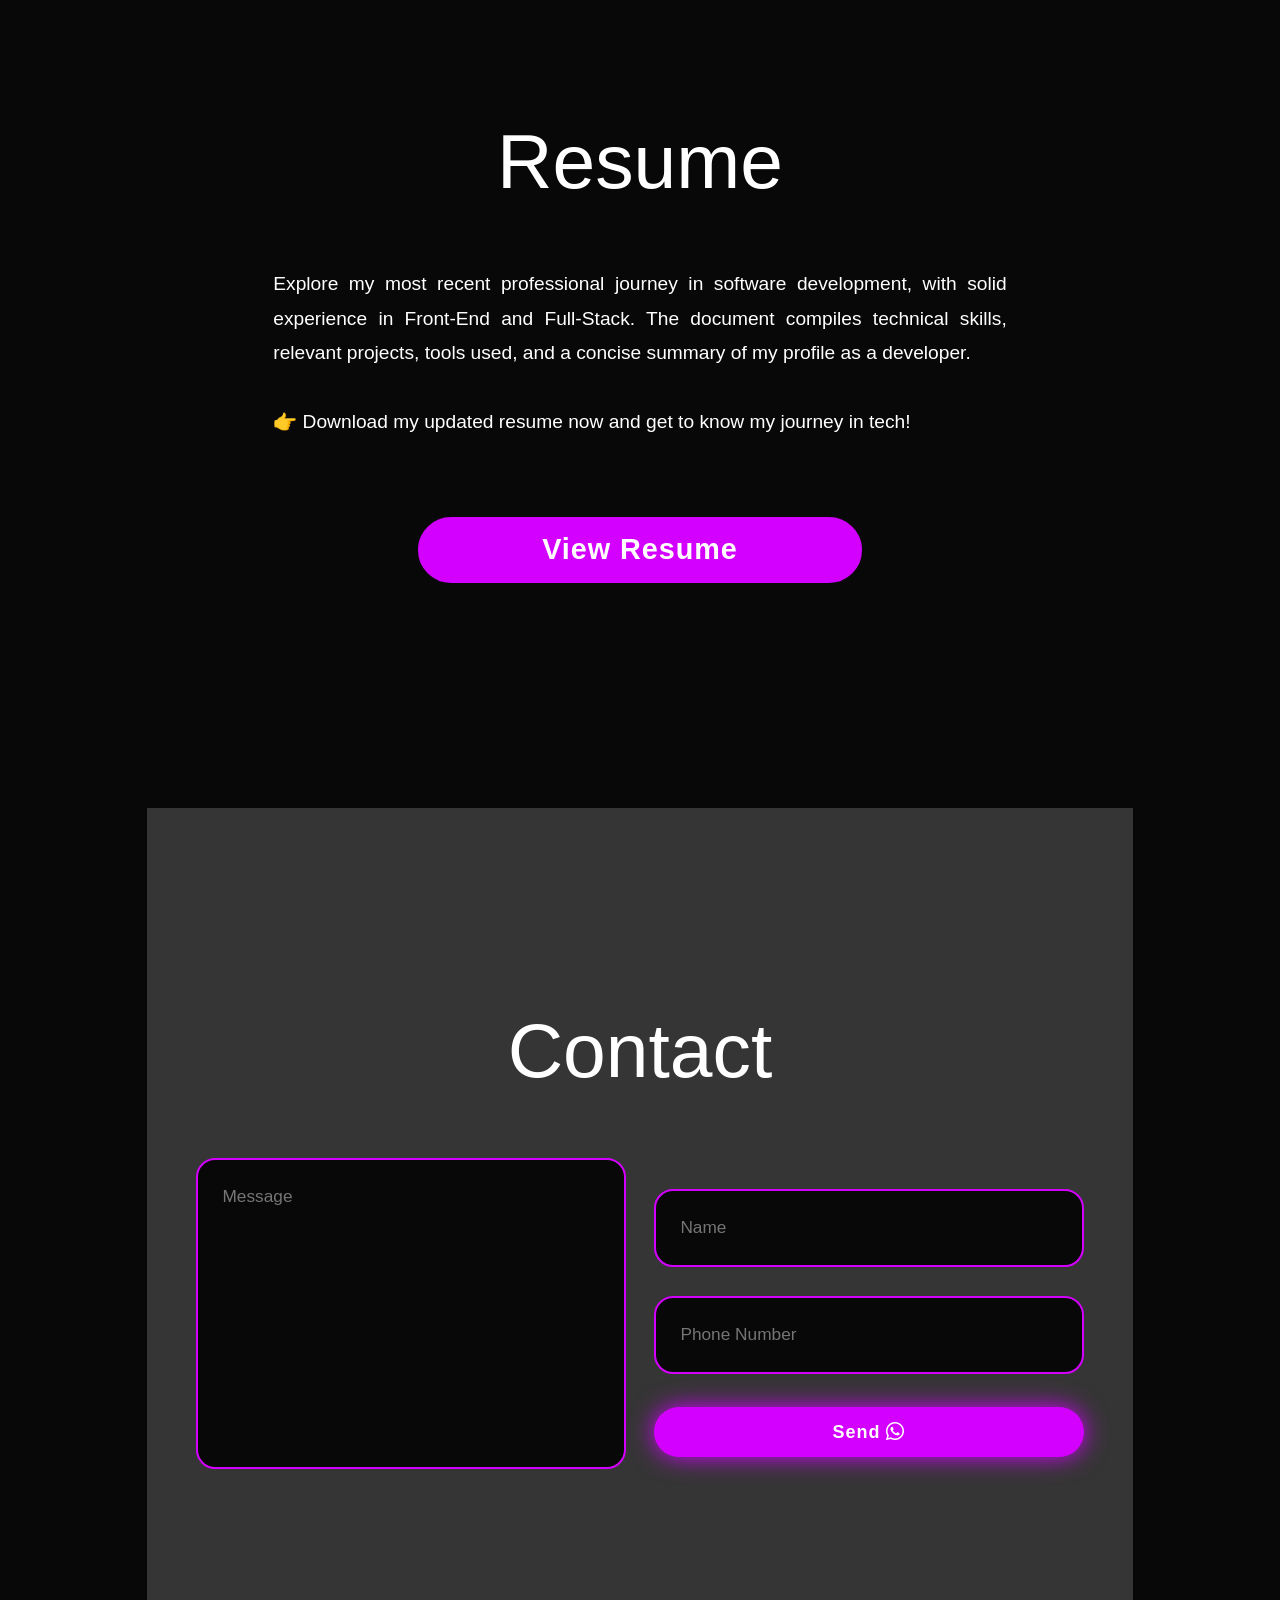
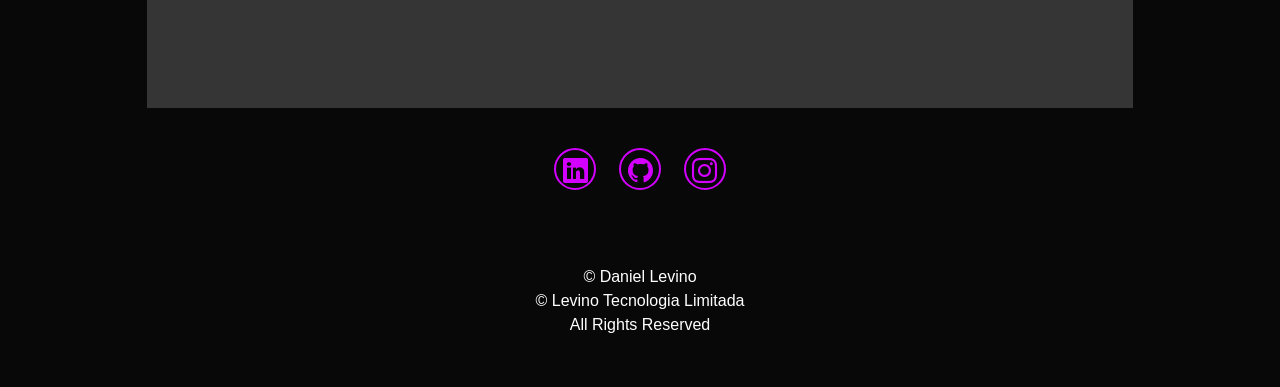
==== commit bc2fa551: "i18n and update" ====
--- a/index.html
+++ b/index.html
@@ -25,26 +25,16 @@
 
       <i class="bi bi-list" id="menu-icon"></i>
 
-      <nav class="navbar">
-        <a href="#home" class="active">Inicio</a>
-        <a href="#education">Formação</a>
-        <a href="#services">Conhecimento</a>
-        <a href="#portfolio">Portfólio</a>
-        <a href="#curriculo">Curriculo</a>
-        <a href="#contact">Contato</a>
+      <nav id="navbar" class="navbar">
+
       </nav>
     </header>
 
     <section class="home" id="home">
       <div class="home-content">
-        <h1>Olá, aqui fala <span>Daniel</span></h1>
-        <h3 class="text-animation">Eu sou <span id="typing"></span>|</h3>
-        <p>
-          Analista e Desenvolvedor de Sistemas pela FICR, com formação em Programação Mobile (Android Studio) pelo
-          IMD-UFRN e pós-graduação em Desenvolvimento Full Stack pela Descomplica. Atuo também como Game
-          Developer,
-          Product Owner em EdTech, com experiência em Testes Automatizados e Desenvolvimento de Bots e Robôs.
-        </p>
+        <h1 id="home-title"></h1>
+        <h3 class="text-animation"><span id="home-iam"></span><span id="typing"></span>|</h3>
+        <p id="home-resume"></p>
         <div class="social-icons">
           <a href="https://www.linkedin.com/in/daniellevino/" target="_blank"><i class="bi bi-linkedin"></i></a>
           <a href="https://github.com/DanielLevino" target="_blank"><i class="bi bi-github"></i></a>
@@ -53,7 +43,7 @@
 
         <div class="btn-group">
           <!-- <a href="#" class="btn">Contratar</a> -->
-          <a href="#contact" class="btn">Contato</a>
+          <a id="home-contact" href="#contact" class="btn"></a>
         </div>
 
       </div>
@@ -63,15 +53,15 @@
     </section>
 
     <section class="education" id="education">
-      <h2 class="heading">Formação</h2>
+      <h2 id="education-title" class="heading"></h2>
       <div class="timeline-items">
 
         <div class="timeline-item">
           <div class="timeline-dot"></div>
           <div class="timeline-date">2020</div>
           <div class="timeline-content">
-            <h3>Graduação</h3>
-            <p>Análise e Desenvolvimento de Sistemas na Faculdade Imaculada Conceição de Recife (FICR).</p>
+            <h3 id="educ-title-1"></h3>
+            <p id="educ-desc-1"></p>
           </div>
         </div>
 
@@ -79,8 +69,8 @@
           <div class="timeline-dot"></div>
           <div class="timeline-date">2021</div>
           <div class="timeline-content">
-            <h3>Estágio</h3>
-            <p>Estágio na startup Ti Saúde onde após, a conclusão do estágio, trabalhei por 3 anos.</p>
+            <h3 id="educ-title-2"></h3>
+            <p id="educ-desc-2"></p>
           </div>
         </div>
 
@@ -88,8 +78,8 @@
           <div class="timeline-dot"></div>
           <div class="timeline-date">2024</div>
           <div class="timeline-content">
-            <h3>Pós Graduação</h3>
-            <p>Pós Graduação em Desenvolvimento Full Stack pela Descomplica</p>
+            <h3 id="educ-title-3"></h3>
+            <p id="educ-desc-3"></p>
           </div>
         </div>
 
@@ -97,231 +87,68 @@
           <div class="timeline-dot"></div>
           <div class="timeline-date">2025</div>
           <div class="timeline-content">
-            <h3>Pós Graduação <span>(em curso)</span></h3>
-            <p>Pós Graduação em Tecnologias Aplicadas à Educação</p>
+            <h3 id="educ-title-4"></h3>
+            <p id="educ-desc-4"></p>
           </div>
         </div>
     </section>
 
     <section class="services" id="services">
-      <h2 class="heading">Conhecimento</h2>
-
+      <h2 class="heading"></h2>
       <div class="services-container">
         <div class="service-box">
           <div class="service-info">
-            <h4>Software Engineer</h4>
-            <p>
-              Formado em Análise e Desenvolvimento de Sistemas, com experiência em desenvolvimento de
-              aplicações Web
-              (Node.js, Angular, MySQL), Desktop (.NET) e Mobile (Android Studio com Java).
-            </p>
-          </div>
-        </div>
-
-        <div class="service-box">
-          <div class="service-info">
-            <h4>Full Stack Developer</h4>
-            <p>
-              Mais de 3 anos de experiência em desenvolvimento Full Stack, utilizando Quasar Framework,
-              Vue.js, Laravel
-              (PHP) e MySQL, atuando tanto no frontend quanto no backend.
-            </p>
-          </div>
-        </div>
-
-        <div class="service-box">
-          <div class="service-info">
-            <h4>Game Developer</h4>
-            <p>
-              Desenvolvimento de jogos pela Danki Code, com conhecimentos em Java, Unity e Construct
-              2, voltado para criação de jogos 2D e protótipos interativos.
-            </p>
-          </div>
-        </div>
-
-        <div class="service-box">
-          <div class="service-info">
-            <h4>Mobile Developer</h4>
-            <p>
-              Certificado pelo Instituto Metrópole Digital (IMD-UFRN), com foco em desenvolvimento Android
-              utilizando
-              Android Studio e Java.
-            </p>
-          </div>
-        </div>
-
-        <div class="service-box">
-          <div class="service-info">
-            <h4>Software Tester / Test Automation</h4>
-            <p>
-              Experiência em automação de testes de software utilizando ferramentas como Puppeteer, Cypress e
-              Selenium,
-              com foco em testes de interface (UI) e validação de fluxos automatizados.
-            </p>
-          </div>
-        </div>
-
-        <div class="service-box">
-          <div class="service-info">
-            <h4>Web Development</h4>
-            <p>
-              Experiência sólida em desenvolvimento de interfaces e aplicações web utilizando HTML, CSS e
-              JavaScript, com
-              foco em layouts responsivos e experiência de usuário (UX). Atuação com frameworks e bibliotecas
-              modernas
-              como Vue.js, Quasar Framework e integração com APIs.
-            </p>
+            <h4></h4>
+            <p></p>
+          </div>
+        </div>
+
+        <div class="service-box">
+          <div class="service-info">
+            <h4></h4>
+            <p></p>
+          </div>
+        </div>
+
+        <div class="service-box">
+          <div class="service-info">
+            <h4></h4>
+            <p></p>
+          </div>
+        </div>
+
+        <div class="service-box">
+          <div class="service-info">
+            <h4></h4>
+            <p></p>
+          </div>
+        </div>
+
+        <div class="service-box">
+          <div class="service-info">
+            <h4></h4>
+            <p></p>
+          </div>
+        </div>
+
+        <div class="service-box">
+          <div class="service-info">
+            <h4></h4>
+            <p></p>
           </div>
         </div>
       </div>
     </section>
 
     <section class="portfolio" id="portfolio">
-      <h2 class="heading">Portfólio</h2>
+      <h2 class="heading"></h2>
       <div class="container swiper">
         <div class="card-wrapper">
           <ul class="card-list swiper-wrapper">
-            <li class="card-item swiper-slide">
-              <div class="card-link">
-                <img src="./src/img/portfolio/pokedex.png" alt="" class="card-image clickable"
-                  onclick="openImgModal(this)">
-                <div class="badge-content">
-                  <p class="badge">Quasar</p>
-                  <p class="badge">Vue</p>
-                  <p class="badge">Vuex</p>
-                  <p class="badge">PokemonAPI</p>
-                </div>
-                <div class="card-text-content clickable" data-url="https://github.com/DanielLevino/quasar-vuex"
-                  onclick="openDataUrl(this)">
-                  <h2 class="card-title">Quasar pokedex</h2>
-                  <p class="card-description">
-                    Aplicação feita com Node, Quasar, Vue e Vuex, entre outras tecnologias, que simula
-                    uma
-                    pokedex e um jogo de captura, consumindo a PokemonAPI.
-                  </p>
-                </div>
-                <button class="card-btn material-symbols-rounded clickable"
-                  data-url="https://github.com/DanielLevino/quasar-vuex" onclick="openDataUrl(this)">
-                  arrow_forward
-                </button>
-              </div>
-            </li>
-            <li class="card-item swiper-slide">
-              <div class="card-link">
-                <img src="./src/img/portfolio/zelcoy.png" alt="" class="card-image clickable"
-                  onclick="openImgModal(this)">
-                <div class="badge-content">
-                  <p class="badge">Java</p>
-                  <p class="badge">Game Engine</p>
-                  <p class="badge">Topdown</p>
-                  <p class="badge">2D</p>
-                </div>
-                <div class="card-text-content clickable" data-url="https://github.com/DanielLevino/zelcoy"
-                  onclick="openDataUrl(this)">
-                  <h2 class="card-title">Zelcoy</h2>
-                  <p class="card-description">Jogo no estilo Topdown criado em Java com música, efeitos e
-                    imagens própios, com jogabilidade linear e avanço de fases.</p>
-                </div>
-
-                <button class="card-btn material-symbols-rounded clickable"
-                  data-url="https://github.com/DanielLevino/zelcoy" onclick="openDataUrl(this)">
-                  arrow_forward
-                </button>
-              </div>
-            </li>
-            <li class="card-item swiper-slide">
-              <div class="card-link">
-                <img src="./src/img/portfolio/labirinto.png" alt="" class="card-image clickable"
-                  onclick="openImgModal(this)">
-                <div class="badge-content">
-                  <p class="badge">Java</p>
-                  <p class="badge">Game Engine</p>
-                  <p class="badge">Recursivo</p>
-                </div>
-                <div class="card-text-content clickable" data-url="https://github.com/DanielLevino/labirinto_recursivo"
-                  onclick="openDataUrl(this)">
-                  <h2 class="card-title">Labirinto</h2>
-                  <p class="card-description">Labirinto jogável com renderização randômica e recursiva,
-                    gerando caminhos aleatórios.</p>
-                </div>
-
-                <button class="card-btn material-symbols-rounded clickable"
-                  data-url="https://github.com/DanielLevino/labirinto_recursivo" onclick="openDataUrl(this)">
-                  arrow_forward
-                </button>
-              </div>
-            </li>
-            <li class="card-item swiper-slide">
-              <div class="card-link">
-                <img src="./src/img/portfolio/radefi.png" alt="" class="card-image clickable"
-                  onclick="openImgModal(this)">
-                <div class="badge-content">
-                  <p class="badge">Python</p>
-                  <p class="badge">PyGame</p>
-                  <p class="badge">INPI</p>
-                  <p class="badge">Saúde</p>
-                </div>
-                <div class="card-text-content clickable" data-url="https://github.com/DanielLevino/Radefi"
-                  onclick="openDataUrl(this)">
-                  <h2 class="card-title">Radefi</h2>
-                  <p class="card-description">Aplicação em Python, usando ferramentas do PyGame</p>
-                </div>
-                <button class="card-btn material-symbols-rounded clickable"
-                  data-url="https://github.com/DanielLevino/Radefi" onclick="openDataUrl(this)">
-                  arrow_forward
-                </button>
-              </div>
-            </li>
-            <li class="card-item swiper-slide">
-              <div class="card-link">
-                <img src="./src/img/portfolio/Jogo-do-pulo.png" alt="" class="card-image clickable"
-                  onclick="openImgModal(this)">
-                <div class="badge-content">
-                  <p class="badge">Html</p>
-                  <p class="badge">Css</p>
-                  <p class="badge">JavaScript</p>
-                  <p class="badge">Canvas</p>
-                </div>
-                <div class="card-text-content clickable" data-url="https://daniel-levino.itch.io/jogo-do-pulo"
-                  onclick="openDataUrl(this)">
-                  <h2 class="card-title">
-                    Jogo do Pulo
-                  </h2>
-                  <p class="card-description">
-                    Infinite Runner contruído em HTML, CSS, JavaScript e Canvas.
-                  </p>
-                </div>
-                <button class="card-btn material-symbols-rounded clickable"
-                  data-url="https://daniel-levino.itch.io/jogo-do-pulo" onclick="openDataUrl(this)">
-                  arrow_forward
-                </button>
-              </div>
-            </li>
-            <li class="card-item swiper-slide">
-              <div class="card-link">
-                <img src="./src/img/portfolio/labirinto-html.png" alt="" class="card-image clickable"
-                  onclick="openImgModal(this)">
-                <div class="badge-content">
-                  <p class="badge">Html</p>
-                  <p class="badge">Css</p>
-                  <p class="badge">JavaScript</p>
-                  <p class="badge">Canvas</p>
-                </div>
-                <div class="card-text-content clickable" data-url="https://daniel-levino.itch.io/labirinto"
-                  onclick="openDataUrl(this)">
-                  <h2 class="card-title">
-                    Labirinto Html
-                  </h2>
-                  <p class="card-description">
-                    Labirinto com itens para pegar, contruído com Html, Css, JavaScript e Canvas.
-                  </p>
-                </div>
-                <button class="card-btn material-symbols-rounded clickable"
-                  data-url="https://daniel-levino.itch.io/labirinto" onclick="openDataUrl(this)">
-                  arrow_forward
-                </button>
-              </div>
-            </li>
+            <li class="card-item swiper-slide"></li>
+            <li class="card-item swiper-slide"></li>
+            <li class="card-item swiper-slide"></li>
+            <li class="card-item swiper-slide"></li>
           </ul>
           <div class="swiper-pagination"></div>
           <div class="swiper-btn swiper-button-prev"></div>
@@ -333,37 +160,14 @@
     <section class="curriculo" id="curriculo">
       <div class="heading">Currículo</div>
       <div class="curriculo-container">
-        <div class="curriculo-text">
-          <p>
-            Explore minha trajetória profissional mais recente na área de desenvolvimento, com experiências
-            sólidas em Front-End e Full Stack.
-            O documento reúne habilidades técnicas, projetos relevantes, ferramentas utilizadas e um resumo
-            objetivo do meu perfil como desenvolvedor.
-            <br />
-            <br />
-            👉 Baixe agora meu currículo atualizado e conheça minha jornada na tecnologia!
-          </p>
-        </div>
-        <div class="btn-group">
-          <a class="btn" href="src/pdf/Curriculo_2025.pdf" target="_blank">
-            Vizualizar Curriculo
-          </a>
-        </div>
+        <div class="curriculo-text"></div>
+        <div class="btn-group"></div>
       </div>
     </section>
 
     <section class="contact" id="contact">
-      <h2 class="heading">Contato</h2>
-      <form id="contactForm" action="">
-        <div class="input-group-2">
-          <textarea name="message" id="" cols="30" rows="10" placeholder="Messagem"></textarea>
-        </div>
-        <div class="input-box">
-          <input type="text" name="name" placeholder="Nome">
-          <input type="phone" name="phone" placeholder="Número">
-          <button class="btn" id="sendMessage">Enviar <i class="bi bi-whatsapp"></i></button>
-        </div>
-      </form>
+      <h2 class="heading"></h2>
+      <form id="contactForm"></form>
     </section>
 
     <footer class="footer">
@@ -373,18 +177,27 @@
         <a href="https://www.instagram.com/daniel.levinob/"><i class="bi bi-instagram"></i></a>
       </div>
 
-      <p class="copyright">© Daniel Levino <br> © Levino Tecnologia Limitada <br/> All Rights Reserved</p>
+      <p class="copyright">© Daniel Levino <br> © Levino Tecnologia Limitada <br /> All Rights Reserved</p>
     </footer>
 
     <div id="modal" class="modal" onclick="closeImgModal()">
       <img class="modal-content" id="full-image" />
     </div>
 
-    <div class="version">v2.05</div>
+    <div class="lang">
+      <a id="btn-pt"><img src="./src/img/translate/br_icon_128192.png" alt=""></a>
+      <a id="btn-en"><img src="./src/img/translate/gb_icon_128141.png" alt=""></a>
+    </div>
+
+    <div class="version">v3.00</div>
   </div>
 
+  <script type="module" src="./src/js/translate.js"></script>
+  <script type="module" src="./src/js/htmlInjector.js"></script>
   <script src="https://cdn.jsdelivr.net/npm/swiper@11/swiper-bundle.min.js"></script>
-  <script src="https://cdn.jsdelivr.net/npm/bootstrap@5.3.7/dist/js/bootstrap.bundle.min.js" integrity="sha384-ndDqU0Gzau9qJ1lfW4pNLlhNTkCfHzAVBReH9diLvGRem5+R9g2FzA8ZGN954O5Q" crossorigin="anonymous"></script>
+  <script src="https://cdn.jsdelivr.net/npm/bootstrap@5.3.7/dist/js/bootstrap.bundle.min.js"
+    integrity="sha384-ndDqU0Gzau9qJ1lfW4pNLlhNTkCfHzAVBReH9diLvGRem5+R9g2FzA8ZGN954O5Q"
+    crossorigin="anonymous"></script>
   <script src="src/js/script.js"></script>
 </body>
 
--- a/src/css/style.css
+++ b/src/css/style.css
@@ -74,6 +74,7 @@
     font-weight: 500;
     transition: 0.3s ease;
     border-bottom: 3px solid var(--main-color);
+    text-decoration: none;
 }
 
 .navbar a:hover,
@@ -125,6 +126,10 @@
 span,
 .logo span {
     color: var(--main-color);
+}
+
+#home-iam {
+    color: var(--text-color);
 }
 
 .home-content h3 {
@@ -449,9 +454,9 @@
 }
 
 .card-title {
-    font-size: 3.5rem;
-    color: var(--text-color);
-    padding: 16px;
+    font-size: 3rem;
+    color: var(--text-color);
+    padding: 12px;
     text-transform: capitalize;
 }
 
@@ -459,7 +464,7 @@
     font-size: 1.5rem;
     color: var(--text-color);
     text-align: justify;
-    margin: 16px 16px 16px 16px;
+    margin: 10px 10px 10px 10px;
     height:  7rem;
 }
 
@@ -661,6 +666,24 @@
   border-radius: 8px;
 }
 
+.lang {
+  position: fixed;
+  bottom: 20px;
+  left: 20px;
+  z-index: 9999;
+  background: rgba(32, 30, 30, 0.8);
+  color: var(--text-color);
+  padding: 10px 15px;
+  border-radius: 8px;
+  box-shadow: 0 0 10px rgba(116, 112, 112, 0.8);
+}
+
+.lang a img {
+    max-width: 40px;
+    border-radius: 8px;
+    cursor: pointer;
+}
+
 .version {
   position: fixed;
   bottom: 20px;
@@ -724,14 +747,15 @@
         margin: auto;
     }
     .home-content h3 {
-        font-size: 2.6rem;
+        font-size: 2rem;
     }
     .home-content h1 {
-        font-size: 4rem;
+        font-size: 3rem;
         margin-top: 1rem;
     }
     .home-content p {
         max-width: 600px;
+        font-size: 1.4rem;
         margin: 0 auto;
         text-align: justify;
     }
@@ -745,6 +769,21 @@
         width: 80%;
         margin: none;
     }
+    .education h2 {
+        font-size: 4rem;
+    }
+    .timeline-content {
+        padding: 1.4rem;
+        border: none;
+        box-shadow: none;
+        width: 110%;
+    }
+    .timeline-content h3 {
+        font-size: 2rem;
+    }
+    .timeline-content p {
+        font-size: 1.2rem;
+    }
     .services {
         padding: 40px;
     }
@@ -753,30 +792,61 @@
     }
     .services h2 {
         margin-bottom: 3rem;
+        font-size: 4rem;
     }
     .services-container {
         grid-template-columns: repeat(1,1fr);
     }
     .service-box .service-info{
-        padding: 2rem;
+        padding: 1rem;
     }
     .service-info h4 {
         line-height: 1.2;
+        font-size: 2rem;
         margin-bottom: 10px;
         text-align: center;
     }
     .service-info p {
+        font-size: 1.2rem;
         text-align: justify;
         max-height: none;
     }
 
-    .card-item {
-        display: flex;
-        justify-content: center;
-    }
-
-    .card-link {
-        max-width: 80%;
+    .portfolio .heading {
+        font-size: 4rem;
+    }
+
+    .card-wrapper {
+        margin: 0;
+        padding: 0;
+    }
+
+    .badge {
+        font-size: 1rem;
+    }
+
+    .card-title {
+        font-size: 2rem;
+    }
+    .card-description {
+        font-size: 1.4rem;
+    }
+
+    .curriculo {
+        padding: 0;
+        margin: 0;
+    }
+
+    .curriculo-container {
+        padding: none;
+    }
+
+    .heading {
+        font-size: 4rem;
+    }
+
+    .curriculo-text {
+        font-size: 1.4rem;
     }
 
     .curriculo .btn-group a {
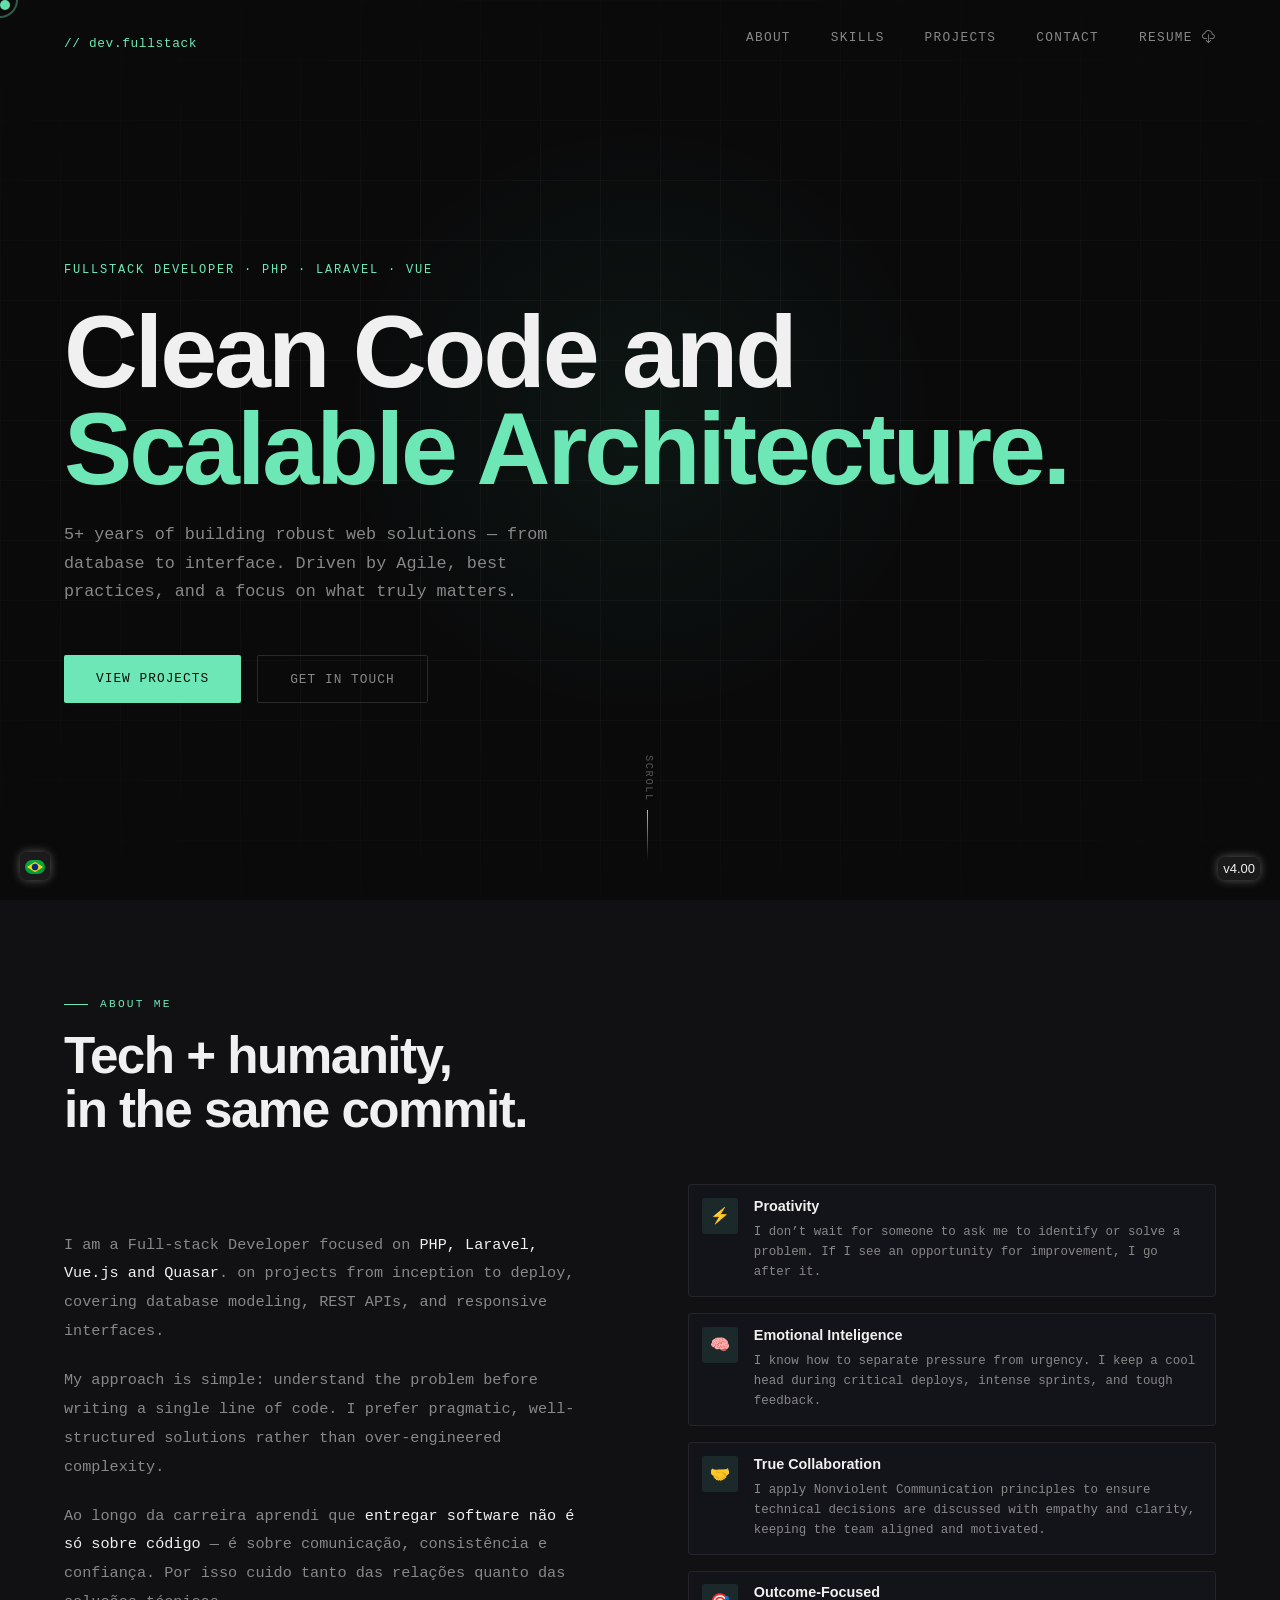
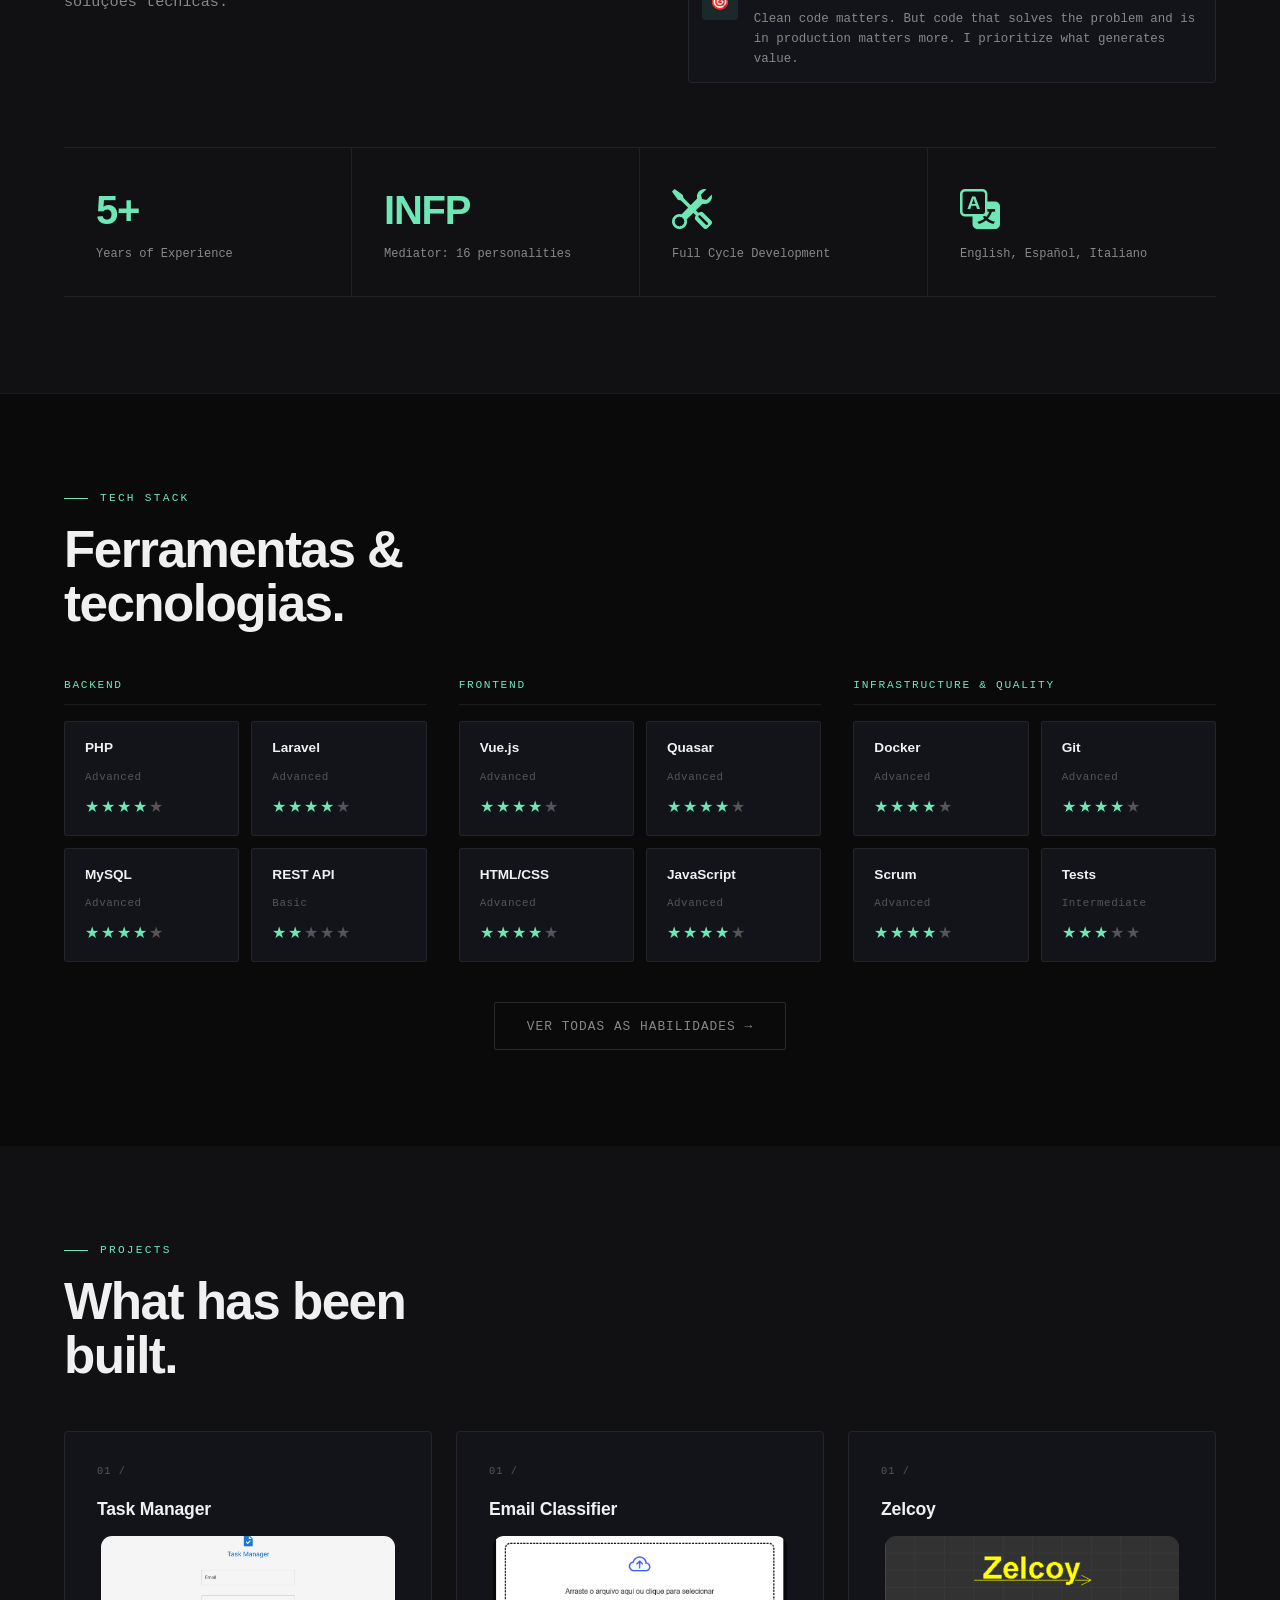
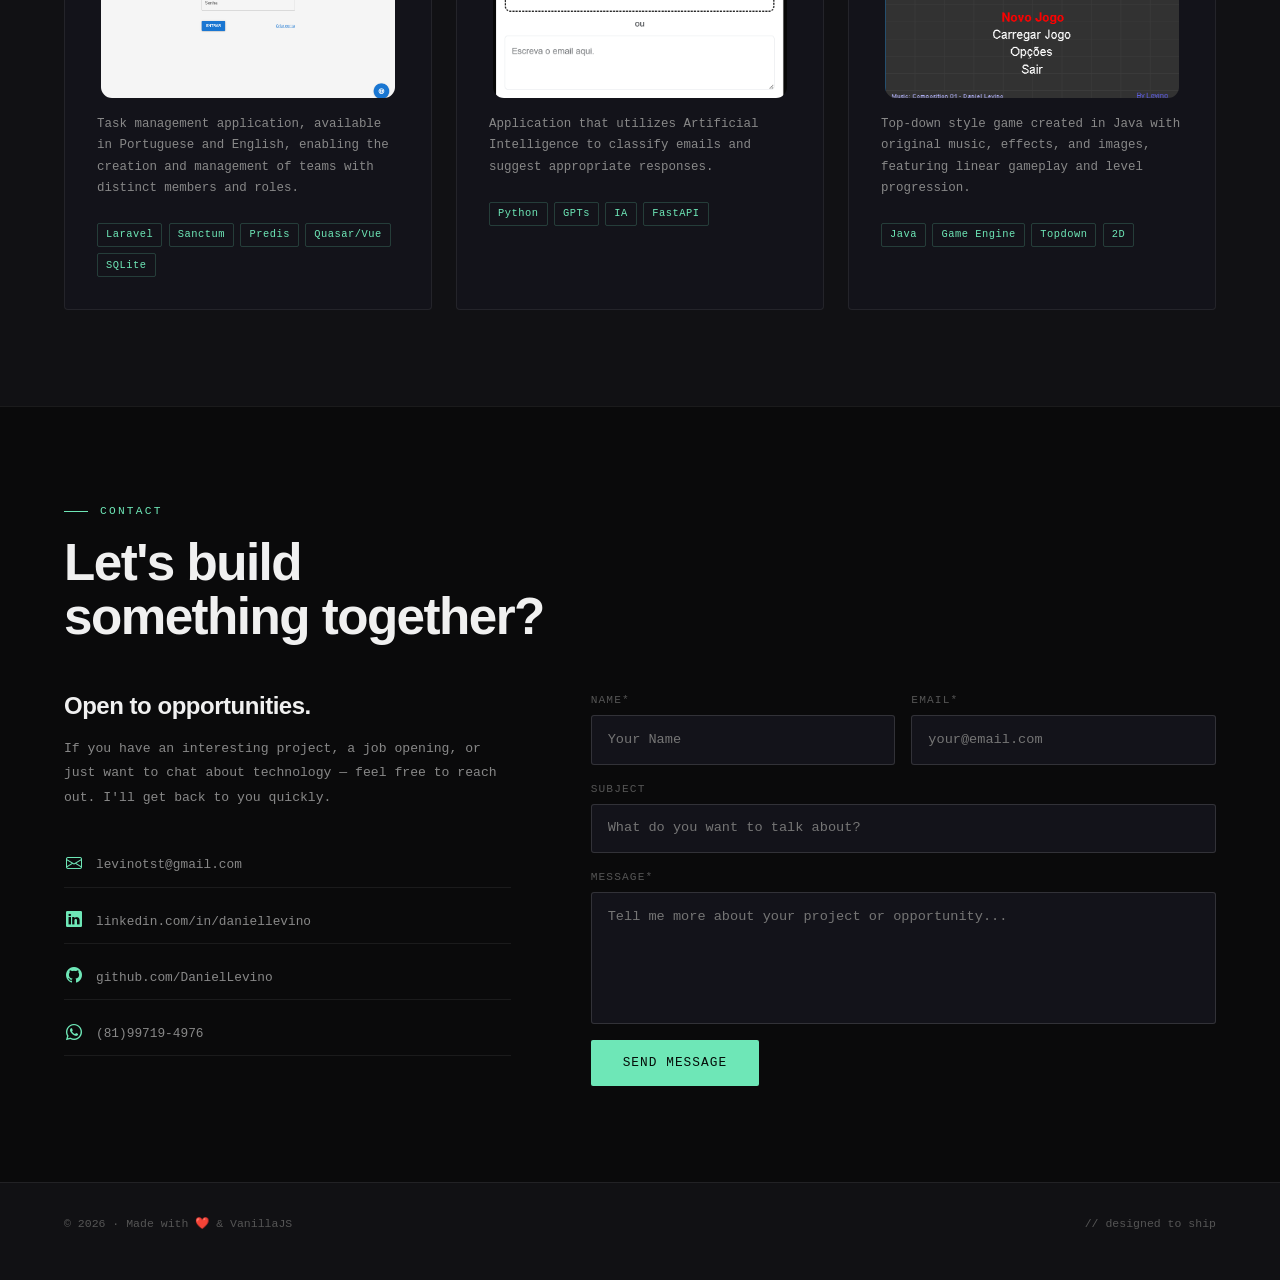
==== commit 7bdc02f9: "upgrade portfolio 4.0" ====
--- a/index.html
+++ b/index.html
@@ -16,189 +16,216 @@
 </head>
 
 <body>
-  <div class="container" id="container">
-
-    <header class="header">
-      <a href="#home" class="logo">
-        Daniel <span>Levino</span>
-      </a>
-
-      <i class="bi bi-list" id="menu-icon"></i>
-
-      <nav id="navbar" class="navbar">
-
-      </nav>
-    </header>
-
-    <section class="home" id="home">
-      <div class="home-content">
-        <h1 id="home-title"></h1>
-        <h3 class="text-animation"><span id="home-iam"></span><span id="typing"></span>|</h3>
-        <p id="home-resume"></p>
-        <div class="social-icons">
-          <a href="https://www.linkedin.com/in/daniellevino/" target="_blank"><i class="bi bi-linkedin"></i></a>
-          <a href="https://github.com/DanielLevino" target="_blank"><i class="bi bi-github"></i></a>
-          <a href="https://www.instagram.com/daniel.levinob/" target="_blank"><i class="bi bi-instagram"></i></a>
-        </div>
-
-        <div class="btn-group">
-          <!-- <a href="#" class="btn">Contratar</a> -->
-          <a id="home-contact" href="#contact" class="btn"></a>
-        </div>
-
-      </div>
-      <div class="home-img">
-        <img src="src/img/image_perfil.jpg" width="500px">
-      </div>
-    </section>
-
-    <section class="education" id="education">
-      <h2 id="education-title" class="heading"></h2>
-      <div class="timeline-items">
-
-        <div class="timeline-item">
-          <div class="timeline-dot"></div>
-          <div class="timeline-date">2020</div>
-          <div class="timeline-content">
-            <h3 id="educ-title-1"></h3>
-            <p id="educ-desc-1"></p>
-          </div>
-        </div>
-
-        <div class="timeline-item">
-          <div class="timeline-dot"></div>
-          <div class="timeline-date">2021</div>
-          <div class="timeline-content">
-            <h3 id="educ-title-2"></h3>
-            <p id="educ-desc-2"></p>
-          </div>
-        </div>
-
-        <div class="timeline-item">
-          <div class="timeline-dot"></div>
-          <div class="timeline-date">2024</div>
-          <div class="timeline-content">
-            <h3 id="educ-title-3"></h3>
-            <p id="educ-desc-3"></p>
-          </div>
-        </div>
-
-        <div class="timeline-item">
-          <div class="timeline-dot"></div>
-          <div class="timeline-date">2025</div>
-          <div class="timeline-content">
-            <h3 id="educ-title-4"></h3>
-            <p id="educ-desc-4"></p>
-          </div>
-        </div>
-    </section>
-
-    <section class="services" id="services">
-      <h2 class="heading"></h2>
-      <div class="services-container">
-        <div class="service-box">
-          <div class="service-info">
-            <h4></h4>
-            <p></p>
-          </div>
-        </div>
-
-        <div class="service-box">
-          <div class="service-info">
-            <h4></h4>
-            <p></p>
-          </div>
-        </div>
-
-        <div class="service-box">
-          <div class="service-info">
-            <h4></h4>
-            <p></p>
-          </div>
-        </div>
-
-        <div class="service-box">
-          <div class="service-info">
-            <h4></h4>
-            <p></p>
-          </div>
-        </div>
-
-        <div class="service-box">
-          <div class="service-info">
-            <h4></h4>
-            <p></p>
-          </div>
-        </div>
-
-        <div class="service-box">
-          <div class="service-info">
-            <h4></h4>
-            <p></p>
-          </div>
-        </div>
-      </div>
-    </section>
-
-    <section class="portfolio" id="portfolio">
-      <h2 class="heading"></h2>
-      <div class="container swiper">
-        <div class="card-wrapper">
-          <ul class="card-list swiper-wrapper">
-            <li class="card-item swiper-slide"></li>
-            <li class="card-item swiper-slide"></li>
-            <li class="card-item swiper-slide"></li>
-            <li class="card-item swiper-slide"></li>
-          </ul>
-          <div class="swiper-pagination"></div>
-          <div class="swiper-btn swiper-button-prev"></div>
-          <div class="swiper-btn swiper-button-next"></div>
-        </div>
-      </div>
-    </section>
-
-    <section class="curriculo" id="curriculo">
-      <div class="heading">Currículo</div>
-      <div class="curriculo-container">
-        <div class="curriculo-text"></div>
-        <div class="btn-group"></div>
-      </div>
-    </section>
-
-    <section class="contact" id="contact">
-      <h2 class="heading"></h2>
-      <form id="contactForm"></form>
-    </section>
-
-    <footer class="footer">
-      <div class="social">
-        <a href="https://www.linkedin.com/in/daniellevino/"><i class="bi bi-linkedin"></i></a>
-        <a href="https://github.com/DanielLevino"><i class="bi bi-github"></i></a>
-        <a href="https://www.instagram.com/daniel.levinob/"><i class="bi bi-instagram"></i></a>
-      </div>
-
-      <p class="copyright">© Daniel Levino <br> © Levino Tecnologia Limitada <br /> All Rights Reserved</p>
-    </footer>
-
-    <div id="modal" class="modal" onclick="closeImgModal()">
-      <img class="modal-content" id="full-image" />
-    </div>
-
-    <div class="lang">
-      <a id="btn-pt"><img src="./src/img/translate/br_icon_128192.png" alt=""></a>
-      <a id="btn-en"><img src="./src/img/translate/gb_icon_128141.png" alt=""></a>
-    </div>
-
-    <div class="version">v3.00</div>
+  <div class="cursor" id="cursor"></div>
+  <div class="cursor-ring" id="cursorRing"></div>
+
+  <!-- NAV -->
+  <nav id="navbar">
+    <span class="nav-logo">// dev.fullstack</span>
+    <ul class="nav-links">
+    </ul>
+  </nav>
+
+  <!-- HERO -->
+  <section id="hero">
+    
+  </section>
+
+  <!-- ABOUT -->
+  <section id="about">
+    <div class="section-label"></div>
+    <h2 class="section-title"></h2>
+    <div class="about-grid">
+      <div class="about-text">
+        
+      </div>
+      <div class="traits">
+        <div class="trait reveal">
+          <div class="trait-icon">⚡</div>
+          <div class="trait-content">
+            <h4 id="trait-title-1" class="trait-title"></h4>
+            <p id="trait-text-1" class="trait-text"></p>
+          </div>
+        </div>
+        <div class="trait reveal">
+          <div class="trait-icon">🧠</div>
+          <div class="trait-content">
+            <h4 id="trait-title-2" class="trait-title"></h4>
+            <p id="trait-text-2" class="trait-text"></p>
+          </div>
+        </div>
+        <div class="trait reveal">
+          <div class="trait-icon">🤝</div>
+          <div class="trait-content">
+            <h4 id="trait-title-3" class="trait-title"></h4>
+            <p id="trait-text-3" class="trait-text"></p>
+          </div>
+        </div>
+        <div class="trait reveal">
+          <div class="trait-icon">🎯</div>
+          <div class="trait-content">
+            <h4 id="trait-title-4" class="trait-title"></h4>
+            <p id="trait-text-4" class="trait-text"></p>
+          </div>
+        </div>
+      </div>
+    </div>
+    <div class="stats-bar">
+      <div class="stat">
+        <span class="stat-num">5+</span>
+        <span class="stat-label">${t('about.xp')}</span>
+      </div>
+      <div class="stat">
+        <span class="stat-num">INFP</span>
+        <span class="stat-label">${t('about.infp')}</span>
+      </div>
+      <div class="stat">
+        <span class="stat-num"><i class="bi bi-tools"></i></span>
+        <span class="stat-label">${t('about.fullcycle')}</span>
+      </div>
+      <div class="stat" style="border-right: none;">
+        <span class="stat-num"><i class="bi bi-translate"></i></span>
+        <span class="stat-label">English, Español, Italiano</span>
+      </div>
+    </div>
+  </section>
+
+  <!-- SKILLS -->
+  <section id="skills">
+    <div class="section-label"></div>
+    <h2 class="section-title"></h2>
+    <div class="skill-categories reveal">
+      <div id="back" class="skill-cat">
+        
+      </div>
+      <div id="front" class="skill-cat">
+        
+      </div>
+      <div id="infra" class="skill-cat">
+        
+      </div>
+    </div>
+    <div style="margin-top: 2.5rem; text-align: center;">
+      <a href="skills.html" class="btn btn-ghost" style="display: inline-block;">Ver todas as habilidades →</a>
+    </div>
+  </section>
+
+  <!-- PROJECTS -->
+  <section id="projects">
+    <div class="section-label"></div>
+    <h2 class="section-title"></h2>
+    <div class="projects-grid">
+      <div id="project-1" class="project-card reveal"></div>
+      <div id="project-2" class="project-card reveal"></div>
+      <div id="project-3" class="project-card reveal"></div>
+      </div>
+    </div>
+  </section>
+
+  <!-- TESTIMONIALS -->
+  <section id="testimonials">
+    <div class="section-label">Depoimentos</div>
+    <h2 class="section-title">O que dizem<br>quem trabalhou comigo.</h2>
+    <div class="testi-grid">
+      <div class="testi-card reveal">
+        <p class="testi-quote">Profissional diferenciado — entrega código limpo e sabe exatamente como comunicar
+          soluções técnicas para o time de negócios. Uma raridade.</p>
+        <div class="testi-author">
+          <div class="testi-avatar">CL</div>
+          <div>
+            <p class="testi-name">Carlos Lima</p>
+            <p class="testi-role">CTO · Startup SaaS</p>
+          </div>
+        </div>
+      </div>
+      <div class="testi-card reveal">
+        <p class="testi-quote">O que mais me impressionou foi a proatividade. Antes de eu perceber um problema, ele já
+          tinha a solução pronta. Parceiro confiável de verdade.</p>
+        <div class="testi-author">
+          <div class="testi-avatar">AS</div>
+          <div>
+            <p class="testi-name">Ana Souza</p>
+            <p class="testi-role">Product Manager · E-commerce</p>
+          </div>
+        </div>
+      </div>
+      <div class="testi-card reveal">
+        <p class="testi-quote">Equilíbrio emocional sob pressão é algo raro em tech. Durante um incident crítico em
+          produção, ele manteve a calma e resolveu em menos de 1h.</p>
+        <div class="testi-author">
+          <div class="testi-avatar">RF</div>
+          <div>
+            <p class="testi-name">Ricardo Ferreira</p>
+            <p class="testi-role">Lead Dev · Agência Digital</p>
+          </div>
+        </div>
+      </div>
+    </div>
+  </section>
+
+  <!-- CONTACT -->
+  <section id="contact">
+    <div class="section-label"></div>
+    <h2 class="section-title"></h2>
+    <div class="contact-grid">
+      <div class="contact-info">
+        <h3 id="info"></h3>
+        <p id="desc"></p>
+        <div class="contact-links">
+          <a href="mailto:seuemail@gmail.com" class="contact-link">
+            <span class="contact-link-icon"><i class="bi bi-envelope"></i></span>
+            levinotst@gmail.com
+          </a>
+          <a href="https://linkedin.com/in/daniellevino" class="contact-link" target="_blank">
+            <span class="contact-link-icon"><i class="bi bi-linkedin"></i></span>
+            linkedin.com/in/daniellevino
+          </a>
+          <a href="https://github.com/DanielLevino" class="contact-link" target="_blank">
+            <span class="contact-link-icon"><i class="bi bi-github"></i></span>
+            github.com/DanielLevino
+          </a>
+          <a href="https://api.whatsapp.com/send?phone=5581997194976" class="contact-link" target="_blank">
+            <span class="contact-link-icon"><i class="bi bi-whatsapp"></i></span>
+            (81)99719-4976
+          </a>
+        </div>
+      </div>
+      <form class="contact-form">
+        
+      </form>
+    </div>
+  </section>
+  
+  <!-- FOOTER -->
+  <footer>
+    <p id="footer-text"></p>
+    <p style="font-family: 'DM Mono', monospace; font-size: 0.72rem; color: var(--muted2);">
+      // designed to ship
+    </p>
+  </footer>
+
+  <div class="lang">
+    <a id="btn-pt">
+      <img 
+        src="./src/img/translate/br_icon_128192.png" 
+        alt="" 
+        title="Traduzir para Português"
+      >
+    </a>
+    <a id="btn-en">
+      <img 
+        src="./src/img/translate/gb_icon_128141.png" 
+        alt="" 
+        title="Translate to English"
+      >
+    </a>
   </div>
 
+  <div class="version">v4.00</div>
+  
+  <script type="module" src="./src/js/script.js"></script>
   <script type="module" src="./src/js/translate.js"></script>
   <script type="module" src="./src/js/htmlInjector.js"></script>
-  <script src="https://cdn.jsdelivr.net/npm/swiper@11/swiper-bundle.min.js"></script>
-  <script src="https://cdn.jsdelivr.net/npm/bootstrap@5.3.7/dist/js/bootstrap.bundle.min.js"
-    integrity="sha384-ndDqU0Gzau9qJ1lfW4pNLlhNTkCfHzAVBReH9diLvGRem5+R9g2FzA8ZGN954O5Q"
-    crossorigin="anonymous"></script>
-  <script src="src/js/script.js"></script>
 </body>
 
 </html>
--- a/src/css/style.css
+++ b/src/css/style.css
@@ -1,859 +1,901 @@
+*,
+*::before,
+*::after {
+	box-sizing: border-box;
+	margin: 0;
+	padding: 0;
+}
+
 :root {
-    --bg-color: #080808;
-    --second-color: #353535;
-    --text-color: white;
-    --main-color: #d400ff;
-    --second-text-color: #080808;
-    --body-color: #080808;
-}
-
-* {
-    margin: 0;
-    padding: 0;
-    box-sizing: border-box;
-    text-decoration: none;
-    border: none;
-    outline: none;
-    scroll-behavior: smooth;
-    font-family: 'Poppins', sans-serif;
+	--bg: #0a0a0b;
+	--bg2: #111114;
+	--bg3: #18181c;
+	--line: rgba(255, 255, 255, 0.07);
+	--line2: rgba(255, 255, 255, 0.13);
+	--accent: #6ee7b7;
+	--accent2: #34d399;
+	--text: #f0f0f0;
+	--muted: #888;
+	--muted2: #555;
+	--card: #13131a;
+	--card2: #1a1a24;
 }
 
 html {
-    font-size: 60%;
-    overflow-x: hidden;
+	scroll-behavior: smooth;
 }
 
 body {
-    background-color: var(--body-color);
-    color: var(--text-color);
-    display: flex;
-    justify-content: center;
-    align-items: center;
-    min-height: 100vh;
-}
-
-.container {
-    max-width: 1000px;
-}
-
-/* Header*/
-.header {
-    position: fixed;
-    top: 0;
-    left: 0;
-    width: 100%;
-    padding:1vw 3vw;
-    background: rgba(0, 0, 0, 0.3);
-    backdrop-filter: blur(10px);
-    display: flex;
-    justify-content: space-between;
-    align-items: center;
-    z-index: 5;
-}
-
-.logo {
-    font-size: 3rem;
-    color: var(--text-color);
-    font-weight: 800;
-    cursor: pointer;
-    transition: 0.3s ease;
-}
-
-.logo:hover {
-    transform: scale(1.1);
-}
-
-.logo span {
-    text-shadow: 0 0 25px var(--main-color);
-}
-
-.navbar a{
-    font-size: 1.8rem;
-    color: var(--text-color);
-    margin-left: 4rem;
-    font-weight: 500;
-    transition: 0.3s ease;
-    border-bottom: 3px solid var(--main-color);
-    text-decoration: none;
-}
-
-.navbar a:hover,
-.navbar a.active {
-    color: var(--main-color);
-    border-bottom: 3px solid var(--main-color);
-}
-
-.svg_icon {
-    width: 5rem;
-    cursor: pointer;
-    transition: 0.4s ease-in-out;
-}
-
-.svg_icon:hover {
-    transform: scale(1.3)translateY(-10px);
-    /* box-shadow: 0 0 25px var(--main-color); */
-}
-
-#menu-icon {
-    font-size: 3.6rem;
-    color: var(--main-color);
-    display: none;
-}
-
+	background: var(--bg);
+	color: var(--text);
+	font-family: 'Syne', sans-serif;
+	overflow-x: hidden;
+	cursor: none;
+}
+
+/* Custom cursor */
+.cursor {
+	width: 10px;
+	height: 10px;
+	background: var(--accent);
+	border-radius: 50%;
+	position: fixed;
+	top: 0;
+	left: 0;
+	pointer-events: none;
+	z-index: 9999;
+	transition: transform 0.1s ease;
+	mix-blend-mode: difference;
+}
+
+.cursor-ring {
+	width: 36px;
+	height: 36px;
+	border: 2px solid rgba(110, 231, 183, 0.4);
+	border-radius: 50%;
+	position: fixed;
+	top: 0;
+	left: 0;
+	pointer-events: none;
+	z-index: 9998;
+	transition: all 0.18s ease;
+	mix-blend-mode: difference;
+}
+
+/* Nav */
+nav {
+	position: fixed;
+	top: 0;
+	left: 0;
+	right: 0;
+	z-index: 100;
+	display: flex;
+	justify-content: space-between;
+	align-items: center;
+	padding: 1.5rem 4rem;
+	border-bottom: 1px solid transparent;
+	transition: all 0.4s;
+}
+
+nav.scrolled {
+	background: rgba(10, 10, 11, 0.88);
+	backdrop-filter: blur(20px);
+	border-bottom-color: var(--line);
+}
+
+.nav-logo {
+	font-family: 'DM Mono', monospace;
+	font-size: 0.8rem;
+	color: var(--accent);
+	letter-spacing: 0.05em;
+}
+
+.nav-links {
+	display: flex;
+	gap: 2.5rem;
+	list-style: none;
+}
+
+.nav-links a {
+	font-size: 0.8rem;
+	color: var(--muted);
+	text-decoration: none;
+	letter-spacing: 0.1em;
+	text-transform: uppercase;
+	transition: color 0.2s;
+	font-family: 'DM Mono', monospace;
+}
+
+.nav-links a:hover {
+	color: var(--text);
+}
+
+/* Hero */
+#hero {
+	min-height: 100vh;
+	display: flex;
+	flex-direction: column;
+	justify-content: center;
+	padding: 8rem 4rem 4rem;
+	position: relative;
+	overflow: hidden;
+}
+
+.hero-grid {
+	position: absolute;
+	inset: 0;
+	background-image:
+		linear-gradient(var(--line) 1px, transparent 1px),
+		linear-gradient(90deg, var(--line) 1px, transparent 1px);
+	background-size: 60px 60px;
+	mask-image: radial-gradient(ellipse 80% 60% at 50% 50%, black 40%, transparent 100%);
+	opacity: 0.5;
+}
+
+.hero-glow {
+	position: absolute;
+	width: 600px;
+	height: 600px;
+	border-radius: 50%;
+	background: radial-gradient(circle, rgba(52, 211, 153, 0.06) 0%, transparent 70%);
+	top: 50%;
+	left: 50%;
+	transform: translate(-50%, -55%);
+	pointer-events: none;
+}
+
+.hero-tag {
+	font-family: 'DM Mono', monospace;
+	font-size: 0.75rem;
+	color: var(--accent);
+	letter-spacing: 0.15em;
+	text-transform: uppercase;
+	margin-bottom: 1.5rem;
+	opacity: 0;
+	animation: fadeUp 0.7s 0.2s forwards;
+}
+
+.hero-name {
+	font-size: clamp(3.5rem, 8vw, 7rem);
+	font-weight: 800;
+	line-height: 0.95;
+	letter-spacing: -0.03em;
+	margin-bottom: 1.5rem;
+	opacity: 0;
+	animation: fadeUp 0.7s 0.4s forwards;
+}
+
+.hero-name span {
+	color: var(--accent);
+}
+
+.hero-desc {
+	max-width: 520px;
+	font-size: 1.05rem;
+	line-height: 1.7;
+	color: var(--muted);
+	margin-bottom: 3rem;
+	opacity: 0;
+	animation: fadeUp 0.7s 0.6s forwards;
+	font-family: 'DM Mono', monospace;
+	font-weight: 300;
+}
+
+.hero-cta {
+	display: flex;
+	gap: 1rem;
+	flex-wrap: wrap;
+	opacity: 0;
+	animation: fadeUp 0.7s 0.8s forwards;
+}
+
+.btn {
+	padding: 0.85rem 2rem;
+	font-family: 'DM Mono', monospace;
+	font-size: 0.8rem;
+	letter-spacing: 0.08em;
+	text-transform: uppercase;
+	cursor: none;
+	text-decoration: none;
+	transition: all 0.25s;
+	border-radius: 2px;
+}
+
+.btn-primary {
+	background: var(--accent);
+	color: #050d09;
+	border: none;
+}
+
+.btn-primary:hover {
+	background: var(--accent2);
+	transform: translateY(-2px);
+}
+
+.btn-ghost {
+	background: transparent;
+	color: var(--muted);
+	border: 1px solid var(--line2);
+}
+
+.btn-ghost:hover {
+	border-color: var(--accent);
+	color: var(--accent);
+}
+
+.hero-scroll {
+	position: absolute;
+	bottom: 2.5rem;
+	left: 50%;
+	transform: translateX(-50%);
+	display: flex;
+	flex-direction: column;
+	align-items: center;
+	gap: 0.5rem;
+	opacity: 0;
+	animation: fadeUp 0.7s 1.2s forwards;
+}
+
+.scroll-line {
+	width: 1px;
+	height: 50px;
+	background: linear-gradient(to bottom, var(--accent), transparent);
+	animation: scrollPulse 2s infinite;
+}
+
+.scroll-label {
+	font-family: 'DM Mono', monospace;
+	font-size: 0.65rem;
+	color: var(--muted2);
+	letter-spacing: 0.15em;
+	text-transform: uppercase;
+	writing-mode: vertical-rl;
+}
+
+/* Section base */
 section {
-    min-height: 100vh;
-    padding: 15% 5%;
-}
-
-/*Section Home*/
-.home {
-    display: flex;
-    align-items: center;
-    justify-content: center;
-    gap: 5rem;
-    background-color: var(--bg-color);
-}
-
-.home-content {
-    display: flex;
-    flex-direction: column;
-    align-items: baseline;
-    text-align: justify;
-    justify-content: center;
-    margin-top: 3rem;
-}
-
-span,
-.logo span {
-    color: var(--main-color);
-}
-
-#home-iam {
-    color: var(--text-color);
-}
-
-.home-content h3 {
-    margin-bottom: 2rem;
-    margin-top: 1rem;
-    font-size: 3.5rem;
-}
-
-.home-content h1 {
-    font-size: 7rem;
-    font-weight: 700;
-    margin-top: 1.5rem ;
-    line-height: 1;
-}
-
-.home-img {
-    border-radius: 50%;
-    width: 60%;
-}
-.home-img img {
-    position: relative;
-    top: 3rem;
-    width: 100%;
-    border-radius: 50%;
-    box-shadow: 0 0 25px var(--main-color);
-    cursor: pointer;
-    transition: 0.4s  ease-in-out;
-    max-width: 400px;
-}
-.home-img img:hover {
-    box-shadow: 0 0 25px var(--main-color),
-                0 0 50px var(--main-color),
-                0 0 100px var(--main-color);
-}
-.home-content p {
-    font-size: 2rem;
-    font-weight: 500;
-    line-height: 1.8;
-    max-width: 1000px;
-}
-
-.social-icons a {
-    display: inline-flex;
-    justify-content: center;
-    align-items: center;
-    width: 4.5rem;
-    height: 4.5rem;
-    background: transparent;
-    border: 2px solid var(--main-color);
-    font-size: 2.5rem;
-    border-radius: 50%;
-    color: var(--main-color);
-    margin: 3rem 1.5rem 3rem 0;
-}
-
-.social-icons a:hover {
-    color: var(--text-color);
-    transform: scale(1.3)translateY(-5px);
-    box-shadow: 0 0 25px var(--main-color);
-    background-color: var(--main-color);
-}
-
-.btn {
-    display: inline-block;
-    padding: 1rem 2.8rem;
-    background: var(--main-color);
-    box-shadow: 0 0 25px var(--main-color);
-    border-radius: 4rem;
-    font-size: 1.6rem;
-    color: var(--text-color);
-    border: 2px solid transparent;
-    letter-spacing: 0.1rem;
-    font-weight: 600;
-    transition: 0.3s ease-in-out;
-    cursor: pointer;
-}
-
-.btn:hover {
-    transform: scale(1.1);
-    box-shadow: 0 0 50px var(--main-color);
-    color: var(--second-text-color);
-}
-
-.btn-group {
-    display: flex;
-    align-items: center;
-    gap: 1.5rem;
-}
-
-.btn-group a:nth-last-of-type(1) {
-    background-color: var(--main-color);
-    color: var(--text-color);
-    border: 2px solid var(--main-color);
-    box-shadow: 0 0 25px transparent;
-}
-
-.btn-group a:nth-last-of-type(1):hover {
-    background-color: var(--main-color);
-    box-shadow: 0 0 25px var(--main-color);
-    color: var(--second-text-color);
-}
-
-
-
-.heading {
-    font-size: 8rem;
-    text-align: center;
-    margin: 5rem 0;
-}
-
-/*Section Education*/
-.education {
-    padding: 100px 15px;
-    background: var(--second-color);
-}
-
-.education h2 {
-    margin-bottom: 5rem;
-}
-
-.timeline-items {
-    max-width: 1200px;
-    margin: auto;
-    display: flex;
-    flex-wrap: wrap;
-    position: relative;
-}
-
-.timeline-items::before {
-    content: "";
-    position: absolute;
-    width: 5px;
-    height: 100%;
-    background-color: var(--main-color);
-    left: calc(50% - 1px);
-}
-.timeline-item {
-    margin-bottom: 40px;
-    width: 100%;
-    position: relative;
-}
-
-.timeline-item:last-child {
-    margin-bottom: 0;
-}
-
-.timeline-item:nth-child(odd) {
-    padding-right: calc(50% + 30px);
-    text-align: right;
-}
-
-.timeline-item:nth-child(even) {
-    padding-left: calc(50% + 30px);
-}
-
-.timeline-dot {
-    height: 21px;
-    width: 21px;
-    background-color: var(--main-color);
-    box-shadow: 0 0 25px var(--main-color),
-                0 0 50px var(--main-color);
-    position: absolute;
-    left: calc(50% - 9px);
-    border-radius: 50%;
-    top: 10px;
-}
-.timeline-date {
-    font-size: 20px;
-    font-weight: 800;
-    color: var(--text-color);
-    margin: 6px 0 15px;
-}
-
-.timeline-content {
-    background-color: var(--bg-color);
-    border: 3px solid var(--main-color);
-    padding: 30px 50px;
-    border-radius: 4rem;
-    box-shadow: 0 0 10px var(--main-color);
-    cursor: pointer;
-    transition: 0.3s ease-in-out;
-}
-.timeline-content:hover {
-    transform: scale(1.05);
-    box-shadow: 0 0 25px var(--main-color);
-}
-
-.timeline-content h3 {
-    font-size: 20px;
-    color: var(--text-color);
-    margin: 0 0 10px;
-    font-weight: 500;
-}
-
-.timeline-content span {
-    font-size: 14px;
-}
-
-.timeline-content p {
-    font-size: 16px;
-    color: var(--text-color);
-    font-weight: 300;
-    line-height: 22px;
-}
-
-/*Section Services*/
-.services {
-    background: var(--bg-color);
-    color: var(--text-color);
-}
-
-.services h2 {
-    margin-bottom: 5rem;
-    color: var(--text-color);
-}
-
-.services-container {
-    display: grid;
-    grid-template-columns: repeat(2, 1fr);
-    align-items: center;
-    gap: 2.5rem;
-}
-
-.service-box {
-    background-color: var(--second-color);
-    height: 300px;
-    border-radius: 3rem;
-    border: 5px solid var(--main-color);
-    cursor: pointer;
-    transition: 0.4s ease-in-out;
-}
-
-.service-box:hover {
-    background: var(--main-color);
-    color: var(--second-text-color);
-    border: 5px solid transparent;
-    transform: scale(1.03);
-    box-shadow: 0 0 25px var(--main-color);
-}
-
-.service-box .service-info {
-    display: flex;
-    flex-direction: column;
-    text-align: left;
-    max-height: 200px;
-    justify-content: left;
-    align-items: baseline;
-    padding: 5rem 5rem;
-}
-
-.service-info h4 {
-    font-size: 3rem;
-    font-weight: 800;
-    line-height: 1;
-}
-
-.service-info p {
-    margin-top: 10px;
-    font-size: 1.6rem;
-    font-weight: 600;
-    max-height: 100px;
-    line-height: 1.7;
-    margin: auto;
-}
-
-/* Section Portfolio */
-.portfolio {
-    min-height: fit-content;
-    background-color: var(--second-color);
-}
-
-.card-item {
-    list-style: none;
-}
-
-.card-link {
-    user-select: none;
-    display: block;
-    padding: 6rem;
-    background: var(--bg-color);
-    padding: 18px;
-    border-radius: 12px;
-    margin-top: 2rem;
-    text-decoration: none;
-    border: 2px solid var(--main-color);
-    transition: 0.3s ease-in-out;
-}
-
-.card-link:hover {
-    transform: translateY(-10px);
-    box-shadow: 0 0 25px var(--main-color);
-}
-
-.card-image {
-    width: 100%;
+	padding: 6rem 4rem;
+}
+
+.section-label {
+	font-family: 'DM Mono', monospace;
+	font-size: 0.7rem;
+	color: var(--accent);
+	letter-spacing: 0.2em;
+	text-transform: uppercase;
+	margin-bottom: 1rem;
+	display: flex;
+	align-items: center;
+	gap: 0.75rem;
+}
+
+.section-label::before {
+	content: '';
+	display: block;
+	width: 24px;
+	height: 1px;
+	background: var(--accent);
+}
+
+.section-title {
+	font-size: clamp(2rem, 4vw, 3.5rem);
+	font-weight: 800;
+	letter-spacing: -0.03em;
+	line-height: 1.05;
+	margin-bottom: 1rem;
+}
+
+/* About */
+#about {
+	background: var(--bg2);
+}
+
+.about-grid {
+	display: grid;
+	grid-template-columns: 1fr 1fr;
+	gap: 6rem;
+	align-items: center;
+	margin-top: 3rem;
+}
+
+.about-text p {
+	font-family: 'DM Mono', monospace;
+	font-weight: 300;
+	font-size: 0.95rem;
+	line-height: 1.9;
+	color: var(--muted);
+	margin-bottom: 1.25rem;
+}
+
+.about-text p strong {
+	color: var(--text);
+	font-weight: 500;
+}
+
+.traits {
+	display: flex;
+	flex-direction: column;
+	gap: 1rem;
+}
+
+.trait {
+	display: flex;
+	align-items: flex-start;
+	gap: 1rem;
+	padding: 0.8rem;
+	border: 1px solid var(--line);
+	border-radius: 4px;
+	background: var(--card);
+	transition: border-color 0.25s, background 0.25s;
+}
+
+.trait:hover {
+	border-color: rgba(110, 231, 183, 0.25);
+	background: var(--card2);
+}
+
+.trait-icon {
+	width: 36px;
+	height: 36px;
+	border-radius: 3px;
+	background: rgba(110, 231, 183, 0.1);
+	display: flex;
+	align-items: center;
+	justify-content: center;
+	flex-shrink: 0;
+	font-size: 16px;
+}
+
+.trait-content h4 {
+	font-size: 0.9rem;
+	font-weight: 700;
+	color: var(--text);
+}
+
+.trait-content p {
+	font-family: 'DM Mono', monospace;
+	font-size: 0.78rem;
+	color: var(--muted);
+	line-height: 1.6;
+	font-weight: 300;
+	margin: 0 0 0 0;
+}
+
+.stats-bar {
+	display: grid;
+	grid-template-columns: repeat(4, 1fr);
+	border-top: 1px solid var(--line);
+	border-bottom: 1px solid var(--line);
+	margin-top: 4rem;
+}
+
+.stat {
+	padding: 2rem;
+	border-right: 1px solid var(--line);
+}
+
+.stat:last-child {
+	border-right: none;
+}
+
+.stat-num {
+	font-size: 2.5rem;
+	font-weight: 800;
+	color: var(--accent);
+	letter-spacing: -0.03em;
+	display: block;
+}
+
+.stat-label {
+	font-family: 'DM Mono', monospace;
+	font-size: 0.75rem;
+	color: var(--muted);
+	margin-top: 0.25rem;
+}
+
+/* Skills */
+#skills {
+	border-top: 1px solid var(--line);
+}
+
+.skills-grid {
+	display: grid;
+	grid-template-columns: repeat(auto-fill, minmax(140px, 1fr));
+	gap: 0.75rem;
+	margin-top: 3rem;
+}
+
+.skill-chip {
+	padding: 1rem 1.25rem;
+	border: 1px solid var(--line);
+	border-radius: 3px;
+	background: var(--card);
+	transition: all 0.2s;
+	cursor: none;
+}
+
+.skill-chip:hover {
+	border-color: rgba(110, 231, 183, 0.3);
+	background: var(--card2);
+	transform: translateY(-2px);
+}
+
+.chip-name {
+	font-size: 0.85rem;
+	font-weight: 700;
+	display: block;
+	margin-bottom: 0.25rem;
+}
+
+.chip-level {
+	font-family: 'DM Mono', monospace;
+	font-size: 0.68rem;
+	color: var(--muted2);
+	letter-spacing: 0.05em;
+}
+
+.chip-stars {
+	display: flex;
+	gap: 2px;
+	margin-top: 0.5rem;
+}
+
+.star {
+	font-size: 16px;
+	color: var(--muted2);
+}
+
+.star.filled {
+	color: var(--accent);
+}
+
+.chip-fill {
+	height: 100%;
+	background: var(--accent);
+	border-radius: 2px;
+}
+
+.skill-categories {
+	display: grid;
+	grid-template-columns: repeat(3, 1fr);
+	gap: 2rem;
+	margin-top: 3rem;
+}
+
+.skill-cat h3 {
+	font-family: 'DM Mono', monospace;
+	font-size: 0.7rem;
+	color: var(--accent);
+	letter-spacing: 0.15em;
+	text-transform: uppercase;
+	margin-bottom: 1rem;
+	padding-bottom: 0.75rem;
+	border-bottom: 1px solid var(--line);
+}
+
+/* Projects */
+#projects {
+	background: var(--bg2);
+}
+
+.projects-grid {
+	display: grid;
+	grid-template-columns: repeat(3, 1fr);
+	gap: 1.5rem;
+	margin-top: 3rem;
+}
+
+.project-card {
+	background: var(--card);
+	border: 1px solid var(--line);
+	border-radius: 4px;
+	padding: 2rem;
+	transition: all 0.3s;
+	position: relative;
+	overflow: hidden;
+}
+
+.project-card::before {
+	content: '';
+	position: absolute;
+	top: 0;
+	left: 0;
+	right: 0;
+	height: 2px;
+	background: linear-gradient(90deg, var(--accent), transparent);
+	transform: scaleX(0);
+	transform-origin: left;
+	transition: transform 0.35s ease;
+}
+
+.project-card:hover {
+	border-color: var(--line2);
+	background: var(--card2);
+	transform: translateY(-4px);
+}
+
+.project-card:hover::before {
+	transform: scaleX(1);
+}
+
+.img-container img {
+	width: 100%;
     aspect-ratio: 16/9;
     object-fit: cover;
     border-radius: 15px;
     border: 2px solid var(--text-color);
     padding: 4px;
-}
-
-.badge-content {
-    margin: 16px 16px 0 16px;
-    padding: none;
-    display: flex;
-    flex-wrap: wrap;
-    gap: 5px;
-}
-
-.badge{
-    color: var(--text-color);
-    margin: none;
-    padding: 4px 8px;
-    font-size: 1.3rem;
-    font-weight: 500;
-    background: var(--main-color);
-    align-items: center;
-    text-align: center;
-    border-radius: 15px;
-    width: fit-content;
-}
-
-.card-title {
-    font-size: 3rem;
-    color: var(--text-color);
-    padding: 12px;
-    text-transform: capitalize;
-}
-
-.card-description {
-    font-size: 1.5rem;
-    color: var(--text-color);
-    text-align: justify;
-    margin: 10px 10px 10px 10px;
-    height:  7rem;
-}
-
-.card-btn {
-    width: 40px;
-    height: 40px;
-    background: var(--main-color);
-    object-fit: cover;
-    color: var(--text-color);
-    border-radius: 50%;
-    border: 2px solid var(--main-color);
-    transform: rotate(-45deg);
-    margin: 10px 0 5px;
-    font-size: 3.5rem;
-    cursor: pointer;
-    transition: 0.3s ease-in-out;
-}
-
-.card-btn:hover {
-    transform: rotate(-45deg)scale(1.05)translateY(-8px)translateX(8px);
-    box-shadow: 0 0 25px var(--main-color);
-    background: var(--main-color);
-    color: var(--second-text-color);
-}
-
-.card-wrapper{
-    margin: 0 60px 35px;
-    padding: 20px 10px;
-    overflow: hidden;
-}
-
-.swiper-btn {
-    color: var(--text-color);
-}
-
-.swiper-pagination-bullet {
-    width: 16px;
-    height: 16px;
-    background-color: var(--bg-color);
-    border: 2px solid var(--text-color);
-    opacity: 0.6;
-}
-
-.swiper-pagination-bullet-active {
-    background-color: var(--main-color);
-    border: 2px solid var(--main-color);
-    opacity: 1;
-}
-
-/*Section Curriculo*/
-.curriculo {
-    background-color: var(--bg-color);
-}
-.curriculo-container .btn-group{
-    display: flex;
-    justify-content: center;
-    align-items: center;
-}
-
-.curriculo-container .btn-group a {
-    max-width: 50%;
-    font-size: 3rem;
-}
-
-.curriculo-text {
-    font-size: 2rem;
-    font-weight: 500;
-    line-height: 1.8;
-    max-width: 1000px;
-    margin: 2rem 8rem 8rem;
-    text-align: justify;
-}
-
-/*Section Contact*/
-.contact {
-    background-color: var(--second-color);
-}
-
-.contact form {
-    display: grid;
-    grid-template-columns: repeat(2, 1fr);
-    align-items: center;
-    gap: 3rem;
-    margin: 5rem auto;
-    text-align: center;
-}
-
-.contact form .input-box input,
-.contact form textarea {
-    width: 100%;
-    padding: 2.5rem;
-    font-size: 1.8rem;
-    color: var(--text-color);
-    background: var(--bg-color);
-    border: 2px solid var(--main-color);
-    border-radius: 2rem;
-    margin: 1.5rem 0;
-    resize: none;
-}
-
-.contact form .btn {
-    margin-top: 2rem;
-    width: 100%;
-    font-size: large;
-}
-
-.contact form .btn:hover {
-    transform: scale(1.05)translateY(-5px);
-    background-color: var(--main-color);
-    color: var(--second-text-color);
-    box-shadow: 0 0 25px var(--main-color);
-
-}
-
-/*Footer*/
-.footer {
-    position: relative;
-    bottom: 0;
-    width: 100%;
-    padding: 40px 0;
-    background-color: var(--bg-color);
-}
-
-.footer .social {
-    text-align: center;
-    padding-bottom: 25px;
-    color: var(--main-color);
-}
-
-.footer .social a {
-    font-size: 25px;
-    color: var(--main-color);
-    border: 2px solid var(--main-color);
-    width: 42px;
-    height: 42px;
-    line-height: 42px;
-    display: inline-block;
-    text-align: center;
-    border-radius: 50%;
-    margin: 0 10px;
-    transition: 0.4s ease-in-out;
-}
-
-.footer .social a:hover {
-    transform: scale(1.2)translateY(-10px);
-    background-color: var(--main-color);
-    color: var(--text-color);
-    box-shadow: 0 0 25px var(--main-color);
-}
-
-.footer ul {
-    margin-top: 0;
-    margin-bottom: 0;
-    padding: 0;
-    font-size: 18px;
-    line-height: 1.6;
-    text-align: center;
-}
-
-.footer ul li a {
-    color: var(--text-color);
-    border-bottom: 3px solid transparent;
-    transition: 0.2s ease-in-out;
-}
-
-.footer ul li a:hover {
-    border-bottom: 3px solid var(--main-color);
-}
-
-.footer ul li {
-    display: inline-block;
-    padding: 0 15px;
-}
-
-.copyright {
-    margin-top: 50px;
-    text-align: center;
-    font-size: 16px;
-    color: var(--text-color);
-}
-
-.modal {
-  display: none; /* Escondido por padrão */
-  position: fixed;
-  z-index: 999;
-  left: 0;
-  top: 0;
-  width: 100%;
-  height: 100%;
-  background-color: rgba(0, 0, 0, 0.8);
-  justify-content: center;
-  align-items: center;
-}
-
-.modal-content {
-  max-width: 90%;
-  max-height: 90%;
-  box-shadow: 0 0 20px rgba(255, 255, 255, 0.4);
-  border-radius: 8px;
+	margin-bottom: 12px;
+}
+
+.project-num {
+	font-family: 'DM Mono', monospace;
+	font-size: 0.65rem;
+	color: var(--muted2);
+	letter-spacing: 0.1em;
+	margin-bottom: 1.25rem;
+	display: block;
+}
+
+.project-card h3 {
+	font-size: 1.1rem;
+	font-weight: 700;
+	margin-bottom: 0.75rem;
+	letter-spacing: -0.01em;
+}
+
+.project-card p {
+	font-family: 'DM Mono', monospace;
+	font-size: 0.78rem;
+	color: var(--muted);
+	line-height: 1.7;
+	font-weight: 300;
+	margin-bottom: 1.5rem;
+}
+
+.project-tags {
+	display: flex;
+	flex-wrap: wrap;
+	gap: 0.4rem;
+}
+
+.tag {
+	font-family: 'DM Mono', monospace;
+	font-size: 0.65rem;
+	color: var(--accent);
+	border: 1px solid rgba(110, 231, 183, 0.2);
+	padding: 0.2rem 0.5rem;
+	border-radius: 2px;
+	letter-spacing: 0.05em;
+}
+
+/* Testimonials */
+#testimonials {
+	display: none;
+	border-top: 1px solid var(--line);
+}
+
+.testi-grid {
+	display: grid;
+	grid-template-columns: repeat(3, 1fr);
+	gap: 1.5rem;
+	margin-top: 3rem;
+}
+
+.testi-card {
+	background: var(--card);
+	border: 1px solid var(--line);
+	border-radius: 4px;
+	padding: 2rem;
+	transition: border-color 0.25s;
+}
+
+.testi-card:hover {
+	border-color: var(--line2);
+}
+
+.testi-quote {
+	font-family: 'DM Mono', monospace;
+	font-size: 0.82rem;
+	color: var(--muted);
+	line-height: 1.8;
+	font-weight: 300;
+	margin-bottom: 1.5rem;
+	padding-bottom: 1.5rem;
+	border-bottom: 1px solid var(--line);
+}
+
+.testi-quote::before {
+	content: '"';
+	display: block;
+	font-family: 'Syne', sans-serif;
+	font-size: 3rem;
+	color: var(--accent);
+	line-height: 1;
+	margin-bottom: 0.5rem;
+	opacity: 0.6;
+}
+
+.testi-author {
+	display: flex;
+	align-items: center;
+	gap: 0.75rem;
+}
+
+.testi-avatar {
+	width: 38px;
+	height: 38px;
+	border-radius: 50%;
+	background: rgba(110, 231, 183, 0.15);
+	display: flex;
+	align-items: center;
+	justify-content: center;
+	font-size: 0.8rem;
+	font-weight: 700;
+	color: var(--accent);
+	flex-shrink: 0;
+}
+
+.testi-name {
+	font-size: 0.85rem;
+	font-weight: 700;
+}
+
+.testi-role {
+	font-family: 'DM Mono', monospace;
+	font-size: 0.7rem;
+	color: var(--muted2);
+}
+
+/* Contact */
+#contact {
+	background: var(--bg);
+	border-top: 1px solid var(--line);
+}
+
+.contact-grid {
+	display: grid;
+	grid-template-columns: 1fr 1.4fr;
+	gap: 5rem;
+	margin-top: 3rem;
+	align-items: start;
+}
+
+.contact-info h3 {
+	font-size: 1.5rem;
+	font-weight: 800;
+	margin-bottom: 1rem;
+	letter-spacing: -0.02em;
+}
+
+.contact-info p {
+	font-family: 'DM Mono', monospace;
+	font-size: 0.82rem;
+	color: var(--muted);
+	line-height: 1.9;
+	font-weight: 300;
+	margin-bottom: 2rem;
+}
+
+.contact-links {
+	display: flex;
+	flex-direction: column;
+	gap: 0.75rem;
+}
+
+.contact-link {
+	display: flex;
+	align-items: center;
+	gap: 0.75rem;
+	font-family: 'DM Mono', monospace;
+	font-size: 0.8rem;
+	color: var(--muted);
+	text-decoration: none;
+	transition: color 0.2s;
+	padding: 0.6rem 0;
+	border-bottom: 1px solid var(--line);
+}
+
+.contact-link:hover {
+	color: var(--accent);
+}
+
+.contact-link-icon {
+	color: var(--accent);
+	font-size: 16px;
+	width: 20px;
+	text-align: center;
+}
+
+.contact-form {
+	display: flex;
+	flex-direction: column;
+	gap: 1rem;
+}
+
+.form-group {
+	display: flex;
+	flex-direction: column;
+	gap: 0.4rem;
+}
+
+.form-group label {
+	font-family: 'DM Mono', monospace;
+	font-size: 0.7rem;
+	color: var(--muted2);
+	letter-spacing: 0.1em;
+	text-transform: uppercase;
+}
+
+.form-group input,
+.form-group textarea {
+	background: var(--card);
+	border: 1px solid var(--line2);
+	border-radius: 3px;
+	padding: 0.85rem 1rem;
+	color: var(--text);
+	font-family: 'DM Mono', monospace;
+	font-size: 0.85rem;
+	font-weight: 300;
+	outline: none;
+	transition: border-color 0.2s;
+	resize: none;
+}
+
+.form-group input:focus,
+.form-group textarea:focus {
+	border-color: rgba(110, 231, 183, 0.5);
+}
+
+.form-row {
+	display: grid;
+	grid-template-columns: 1fr 1fr;
+	gap: 1rem;
+}
+
+/* Footer */
+footer {
+	background-color: var(--bg2);
+	padding: 2rem 4rem;
+	border-top: 1px solid var(--line);
+	display: flex;
+	justify-content: space-between;
+	align-items: center;
+}
+
+footer p {
+	font-family: 'DM Mono', monospace;
+	font-size: 0.72rem;
+	color: var(--muted2);
+}
+
+footer span {
+	color: var(--accent);
 }
 
 .lang {
   position: fixed;
   bottom: 20px;
   left: 20px;
-  z-index: 9999;
+  z-index: 999;
   background: rgba(32, 30, 30, 0.8);
   color: var(--text-color);
-  padding: 10px 15px;
+  padding: 2px 5px;
   border-radius: 8px;
   box-shadow: 0 0 10px rgba(116, 112, 112, 0.8);
 }
 
 .lang a img {
-    max-width: 40px;
+    max-width: 20px;
     border-radius: 8px;
     cursor: pointer;
 }
 
 .version {
-  position: fixed;
-  bottom: 20px;
-  right: 20px;
-  z-index: 9999;
-  background: rgba(32, 30, 30, 0.8);
-  color: var(--text-color);
-  padding: 10px 15px;
-  border-radius: 8px;
-  box-shadow: 0 0 10px rgba(116, 112, 112, 0.8);
+	font-size: small;
+	position: fixed;
+	bottom: 20px;
+	right: 20px;
+	z-index: 999;
+	background: rgba(32, 30, 30, 0.8);
+	color: var(--text-color);
+	padding: 2px 5px;
+	border-radius: 8px;
+	box-shadow: 0 0 10px rgba(116, 112, 112, 0.8);
 }
 
 .clickable {
-    cursor: pointer;
-}
-
-/*Scroolbar*/
-::-webkit-scrollbar {
-    width: 15px;
-}
-::-webkit-scrollbar-thumb {
-    background-color: var(--main-color);
-}
-::-webkit-scrollbar-track {
-    background-color: var(--bg-color);
-}
-
-/* 895px */
-@media(max-width:986px){ 
-    #menu-icon {
-        display: block;
-    }
-    .navbar {
-        position: absolute;
-        top: 100%;
-        right: 0;
-        width: 50%;
-        padding: 1rem 3%;
-        background: rgba(0, 0, 0, 0.8);
-        backdrop-filter: blur(20px);
-        border-bottom-left-radius: 2rem;
-        border-left: 2px solid var(--main-color);
-        border-bottom: 2px solid var(--main-color);
-        display: none;
-    }
-    .navbar.active {
-        display: block;
-        max-width: 350px;
-    }
-    .navbar a {
-        display: block;
-        font-size: 2rem;
-        margin:  3rem 0;
-        color: var(--text-color);
-    }
-    .heading {
-        font-size: 6rem;
-    }
-    .home {
-        flex-direction: column-reverse;
-        margin: auto;
-    }
-    .home-content h3 {
-        font-size: 2rem;
-    }
-    .home-content h1 {
-        font-size: 3rem;
-        margin-top: 1rem;
-    }
-    .home-content p {
-        max-width: 600px;
-        font-size: 1.4rem;
-        margin: 0 auto;
-        text-align: justify;
-    }
-    .home-img {
-        width: 35vw;
-        display: flex;
-        justify-content: center;
-        align-items: center;
-    }
-    .home-img img{
-        width: 80%;
-        margin: none;
-    }
-    .education h2 {
-        font-size: 4rem;
-    }
-    .timeline-content {
-        padding: 1.4rem;
-        border: none;
-        box-shadow: none;
-        width: 110%;
-    }
-    .timeline-content h3 {
-        font-size: 2rem;
-    }
-    .timeline-content p {
-        font-size: 1.2rem;
-    }
-    .services {
-        padding: 40px;
-    }
-    .service-box{
-        height: inherit;
-    }
-    .services h2 {
-        margin-bottom: 3rem;
-        font-size: 4rem;
-    }
-    .services-container {
-        grid-template-columns: repeat(1,1fr);
-    }
-    .service-box .service-info{
-        padding: 1rem;
-    }
-    .service-info h4 {
-        line-height: 1.2;
-        font-size: 2rem;
-        margin-bottom: 10px;
-        text-align: center;
-    }
-    .service-info p {
-        font-size: 1.2rem;
-        text-align: justify;
-        max-height: none;
-    }
-
-    .portfolio .heading {
-        font-size: 4rem;
-    }
-
-    .card-wrapper {
-        margin: 0;
-        padding: 0;
-    }
-
-    .badge {
-        font-size: 1rem;
-    }
-
-    .card-title {
-        font-size: 2rem;
-    }
-    .card-description {
-        font-size: 1.4rem;
-    }
-
-    .curriculo {
-        padding: 0;
-        margin: 0;
-    }
-
-    .curriculo-container {
-        padding: none;
-    }
-
-    .heading {
-        font-size: 4rem;
-    }
-
-    .curriculo-text {
-        font-size: 1.4rem;
-    }
-
-    .curriculo .btn-group a {
-        font-size: 2.5rem;
-    }
-    .contact form {
-        display: block;
-        padding: 4rem;
-    }
+	cursor: pointer;
+}
+
+/* Animations */
+@keyframes fadeUp {
+	from {
+		opacity: 0;
+		transform: translateY(24px);
+	}
+
+	to {
+		opacity: 1;
+		transform: translateY(0);
+	}
+}
+
+@keyframes scrollPulse {
+
+	0%,
+	100% {
+		opacity: 0.3;
+	}
+
+	50% {
+		opacity: 1;
+	}
+}
+
+/* Observe animation */
+.reveal {
+	opacity: 0;
+	transform: translateY(30px);
+	transition: opacity 0.6s ease, transform 0.6s ease;
+}
+
+.reveal.visible {
+	opacity: 1;
+	transform: none;
+}
+
+@media (max-width: 900px) {
+	nav {
+		padding: 1.25rem 1.5rem;
+	}
+
+	section {
+		padding: 4rem 1.5rem;
+	}
+
+	#hero {
+		padding: 7rem 1.5rem 4rem;
+	}
+
+	.about-grid,
+	.contact-grid {
+		grid-template-columns: 1fr;
+		gap: 2.5rem;
+	}
+
+	.skill-categories {
+		grid-template-columns: 1fr;
+	}
+
+	.projects-grid,
+	.testi-grid, .personality-grid {
+		grid-template-columns: 1fr;
+	}
+
+	.stats-bar {
+		grid-template-columns: 2fr 2fr;
+	}
+
+	.stat {
+		border-bottom: 1px solid var(--line);
+	}
+
+	.stat:nth-child(2) {
+		border-right: none;
+	}
+
+	footer {
+		flex-direction: column;
+		gap: 0.5rem;
+		text-align: center;
+	}
+
+	.form-row {
+		grid-template-columns: 1fr;
+	}
+
+	#floatingIcons {
+		display: none;
+	}
 }
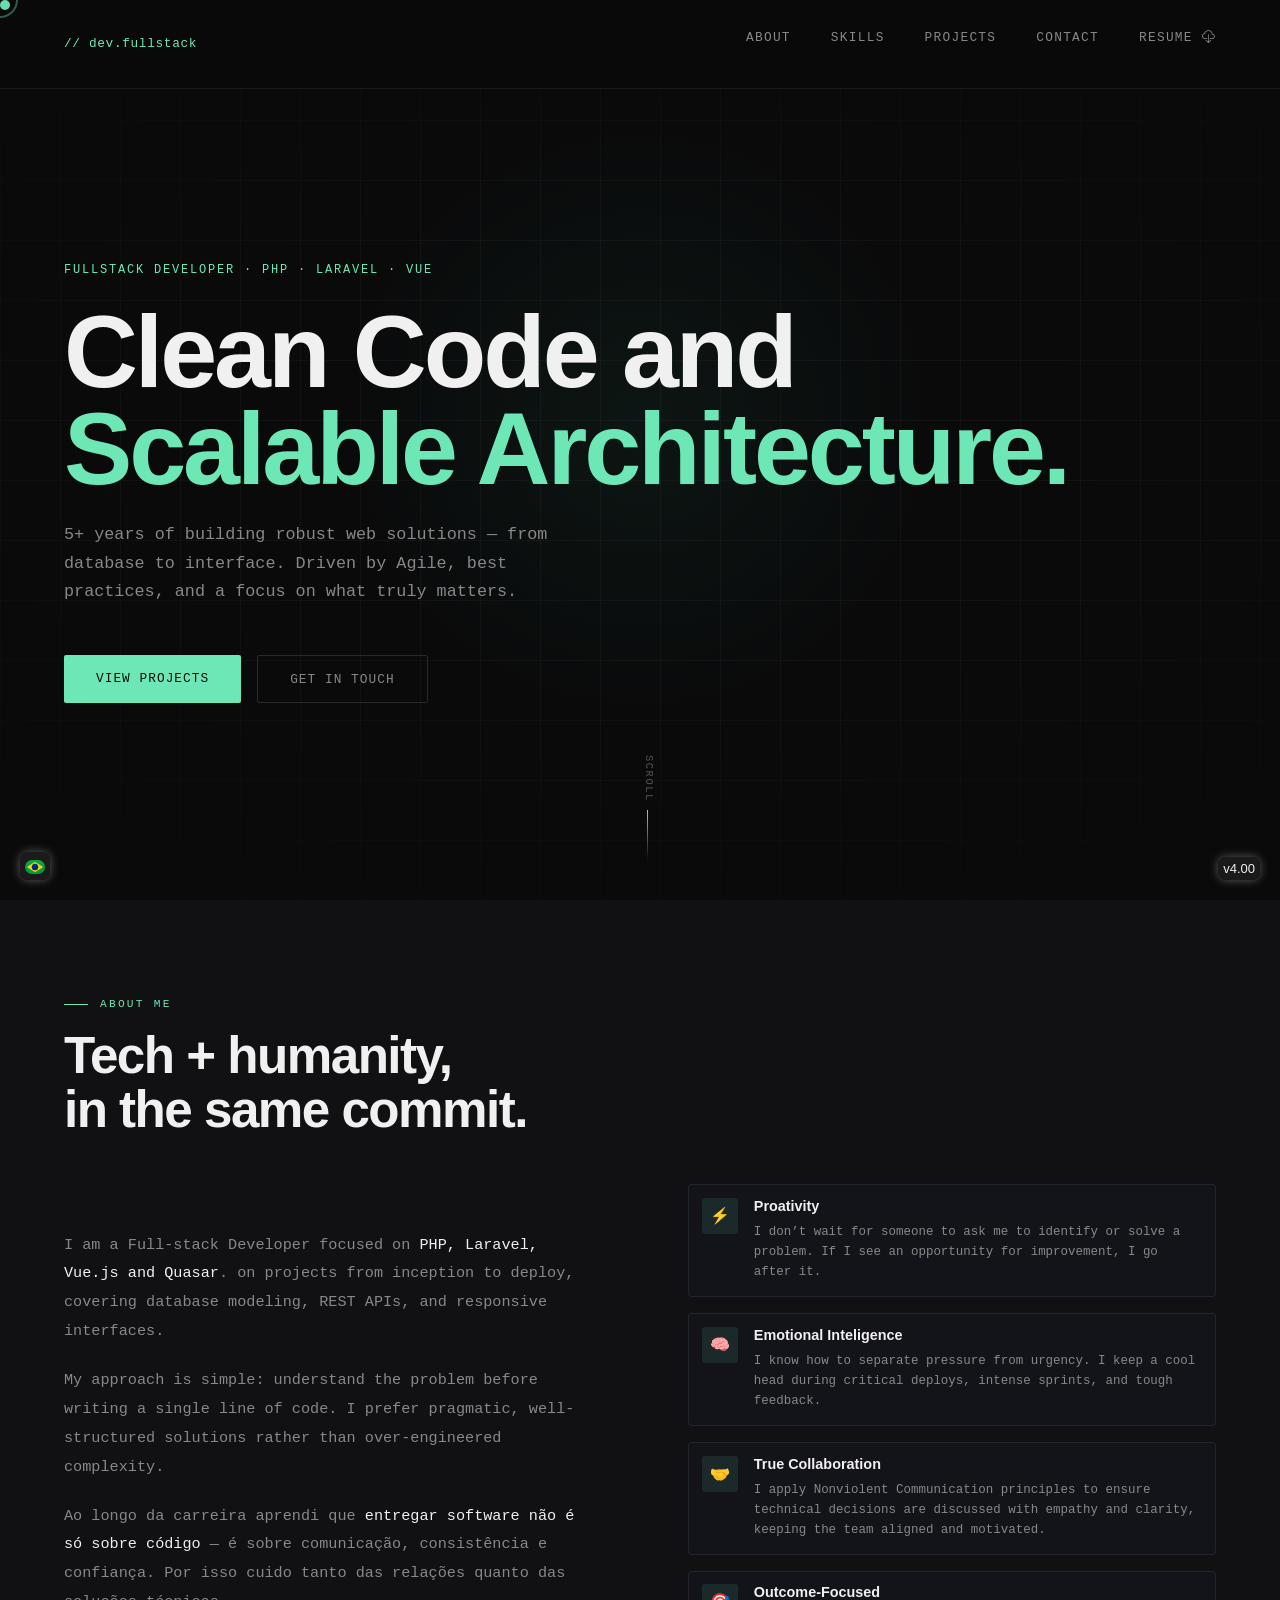
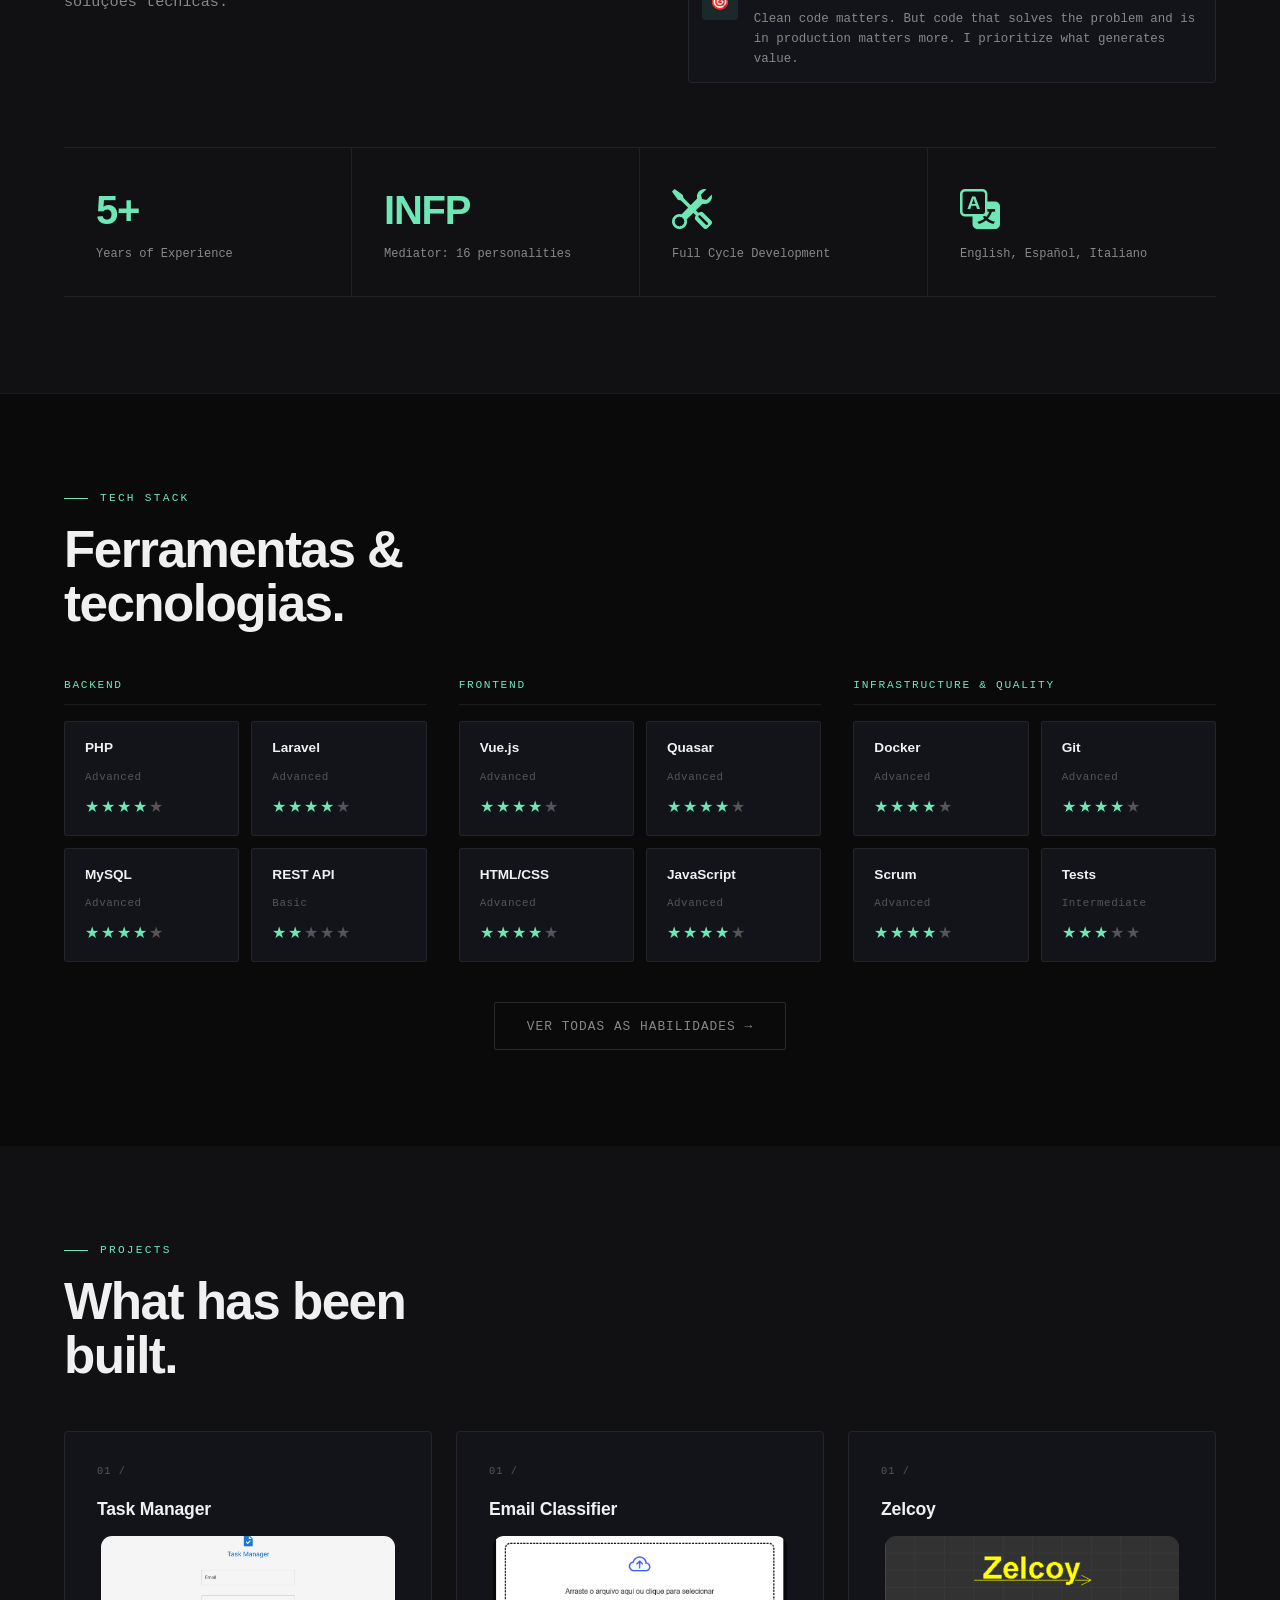
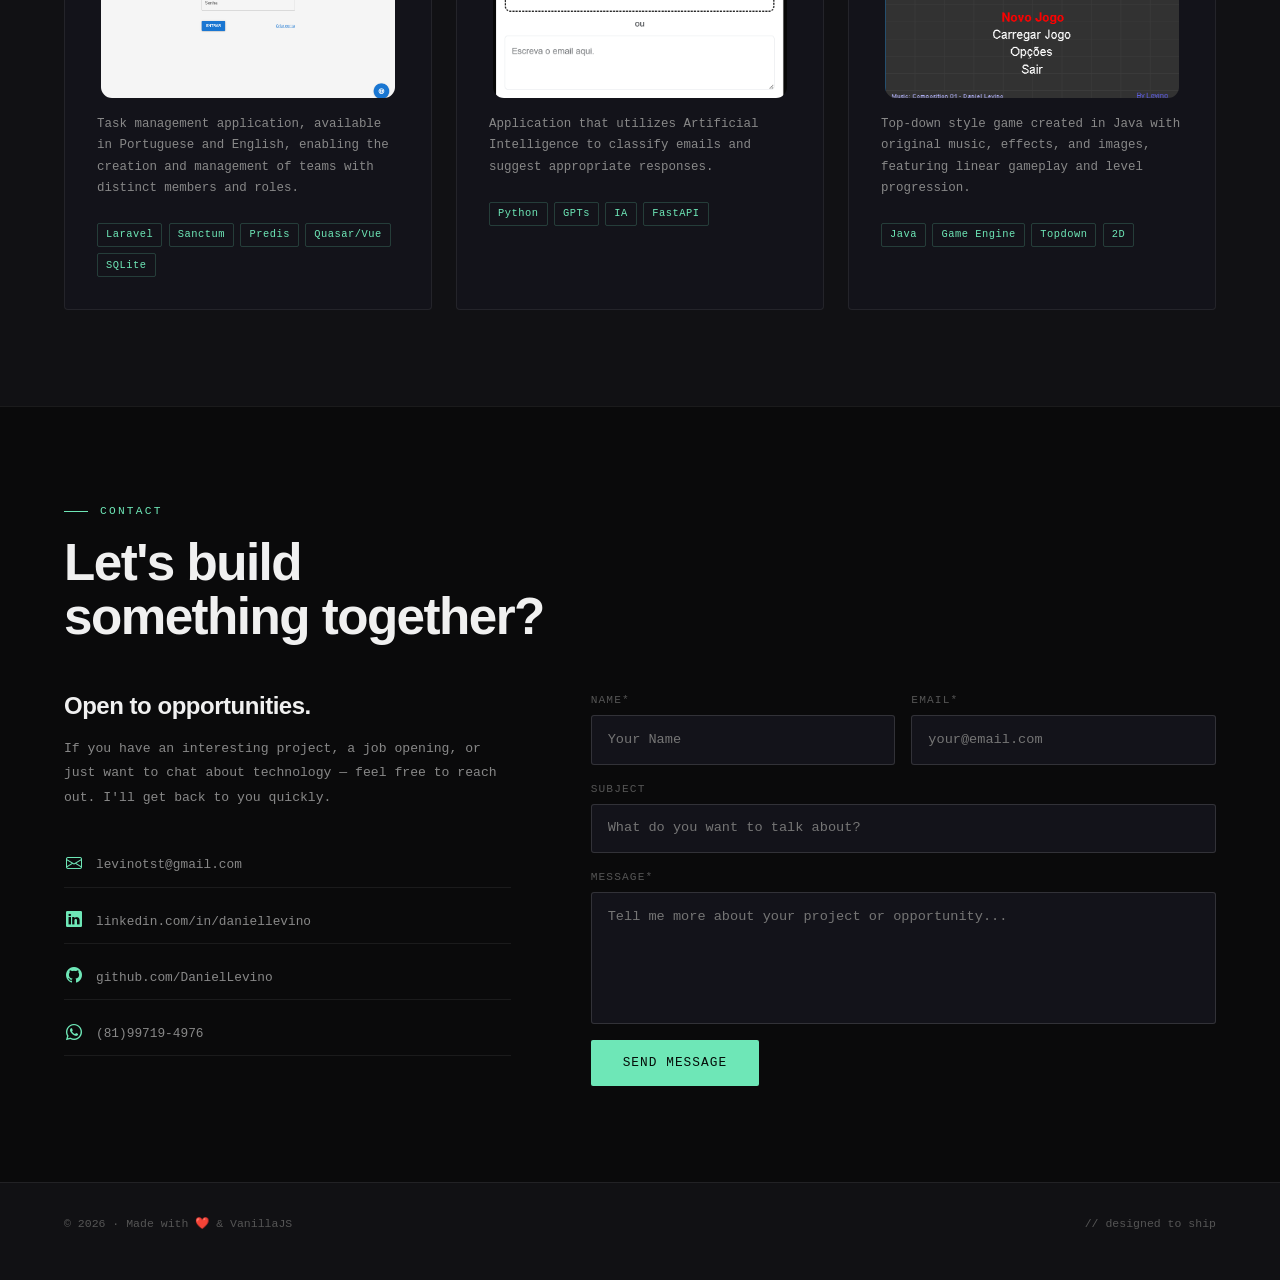
==== commit ad4954d9: "ajuste nav" ====
--- a/index.html
+++ b/index.html
@@ -20,11 +20,15 @@
   <div class="cursor-ring" id="cursorRing"></div>
 
   <!-- NAV -->
-  <nav id="navbar">
+
+  <header>
     <span class="nav-logo">// dev.fullstack</span>
-    <ul class="nav-links">
-    </ul>
-  </nav>
+    <i class="bi bi-list" id="menu-icon"></i>
+    <nav id="navbar">
+      <ul class="nav-links">
+      </ul>
+    </nav>
+  </header>
 
   <!-- HERO -->
   <section id="hero">
--- a/src/css/style.css
+++ b/src/css/style.css
@@ -63,7 +63,7 @@
 }
 
 /* Nav */
-nav {
+header {
 	position: fixed;
 	top: 0;
 	left: 0;
@@ -75,9 +75,6 @@
 	padding: 1.5rem 4rem;
 	border-bottom: 1px solid transparent;
 	transition: all 0.4s;
-}
-
-nav.scrolled {
 	background: rgba(10, 10, 11, 0.88);
 	backdrop-filter: blur(20px);
 	border-bottom-color: var(--line);
@@ -108,6 +105,12 @@
 
 .nav-links a:hover {
 	color: var(--text);
+}
+
+#menu-icon {
+    font-size: 1.8rem;
+    color: var(--main-color);
+    display: none;
 }
 
 /* Hero */
@@ -846,9 +849,43 @@
 }
 
 @media (max-width: 900px) {
-	nav {
-		padding: 1.25rem 1.5rem;
-	}
+	#menu-icon {
+        display: inline-flex;
+        cursor: pointer; /* Importante para UX */
+    }
+
+    nav {
+        position: absolute;
+        top: 100%;
+        right: -100%; /* Começa escondido à direita */
+        width: 60%;
+        max-width: 250px;
+        padding: 1rem 3%;
+        background: rgba(10, 10, 11, 0.98); /* Combinando com seu header */
+        backdrop-filter: blur(20px);
+        border-bottom-left-radius: 2rem;
+        border-left: 2px solid var(--accent);
+        border-bottom: 2px solid var(--accent);
+        transition: all 0.4s ease; /* Animação suave */
+        display: block; /* Mude para block aqui, o 'right' controla o sumiço */
+    }
+
+    /* Esta classe será adicionada pelo JS */
+    nav.active {
+        right: 0;
+    }
+
+    .nav-links {
+        display: flex;
+        flex-direction: column; /* Organiza em lista */
+        gap: 0;
+    }
+
+    .nav-links a {
+        display: block;
+        padding: 1rem 0;
+        font-size: 1rem;
+    }
 
 	section {
 		padding: 4rem 1.5rem;
@@ -856,6 +893,10 @@
 
 	#hero {
 		padding: 7rem 1.5rem 4rem;
+	}
+
+	.hero-scroll {
+		left: 75%;
 	}
 
 	.about-grid,
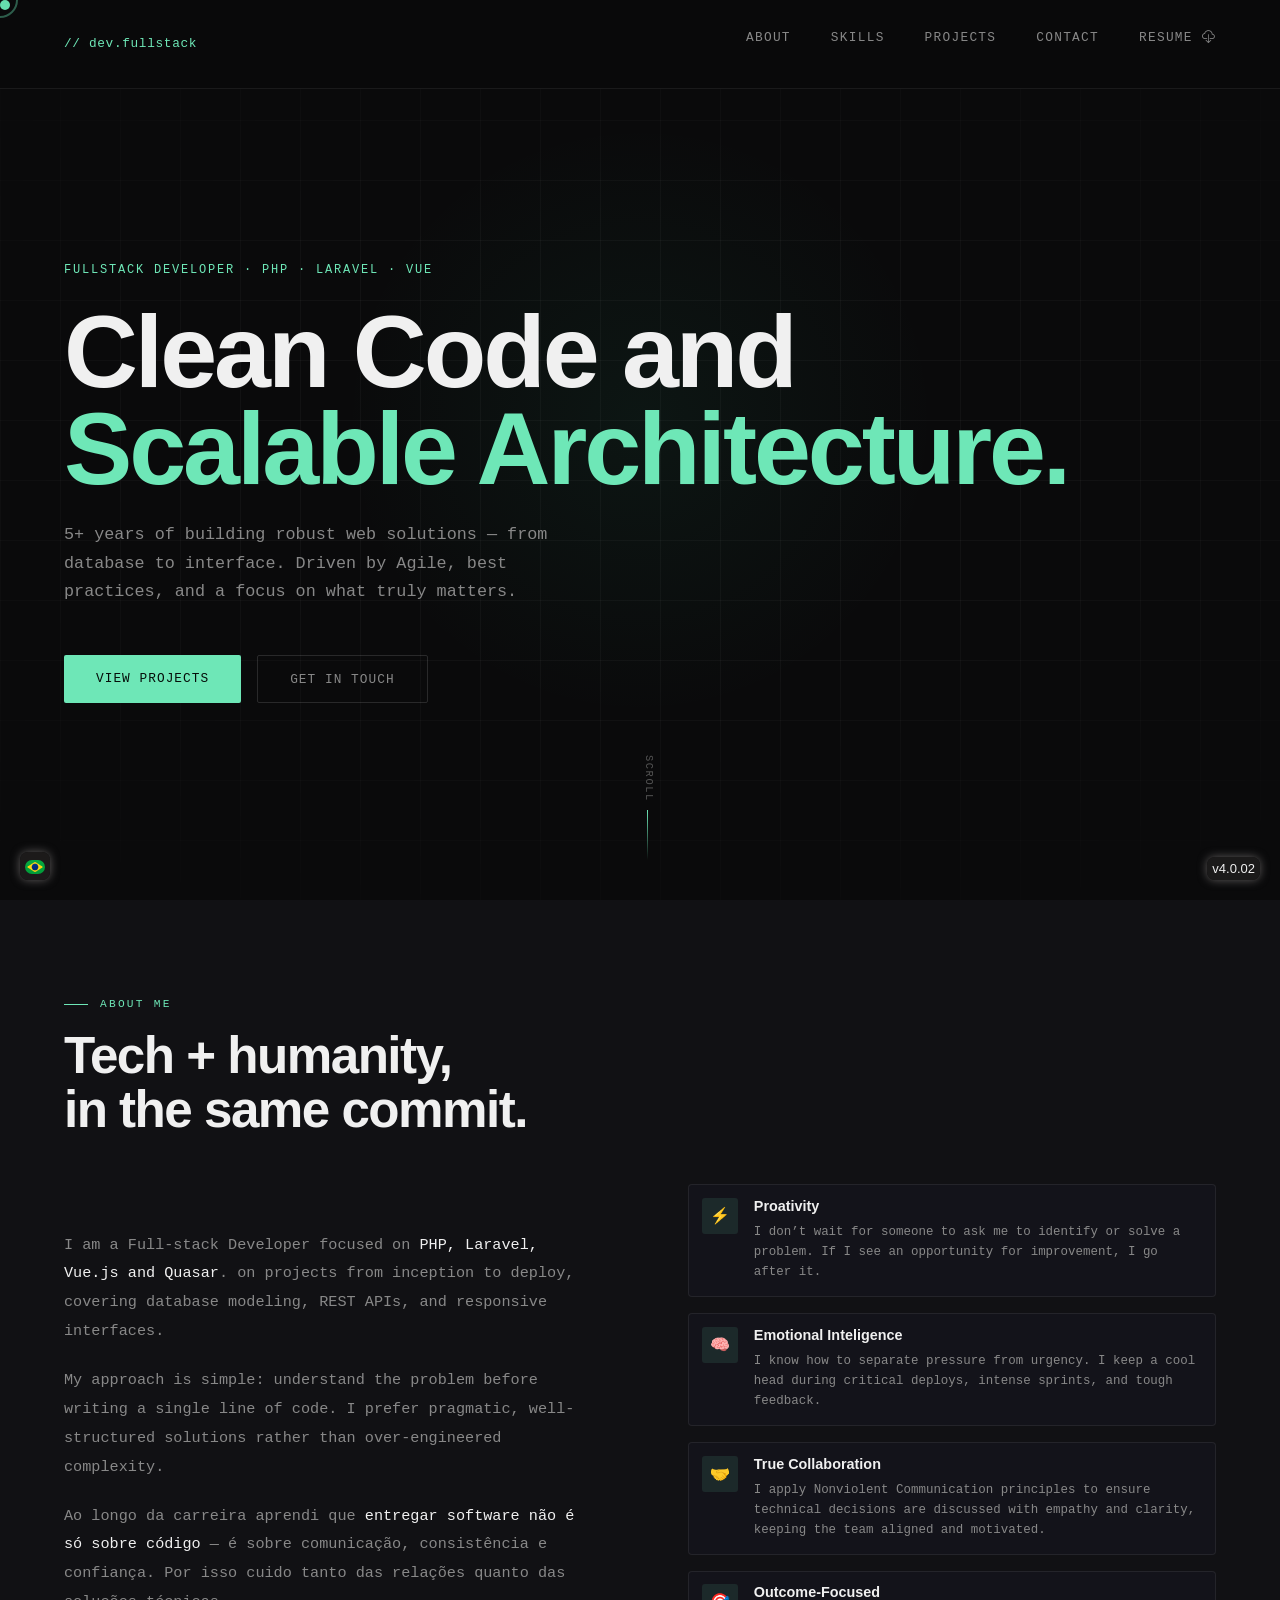
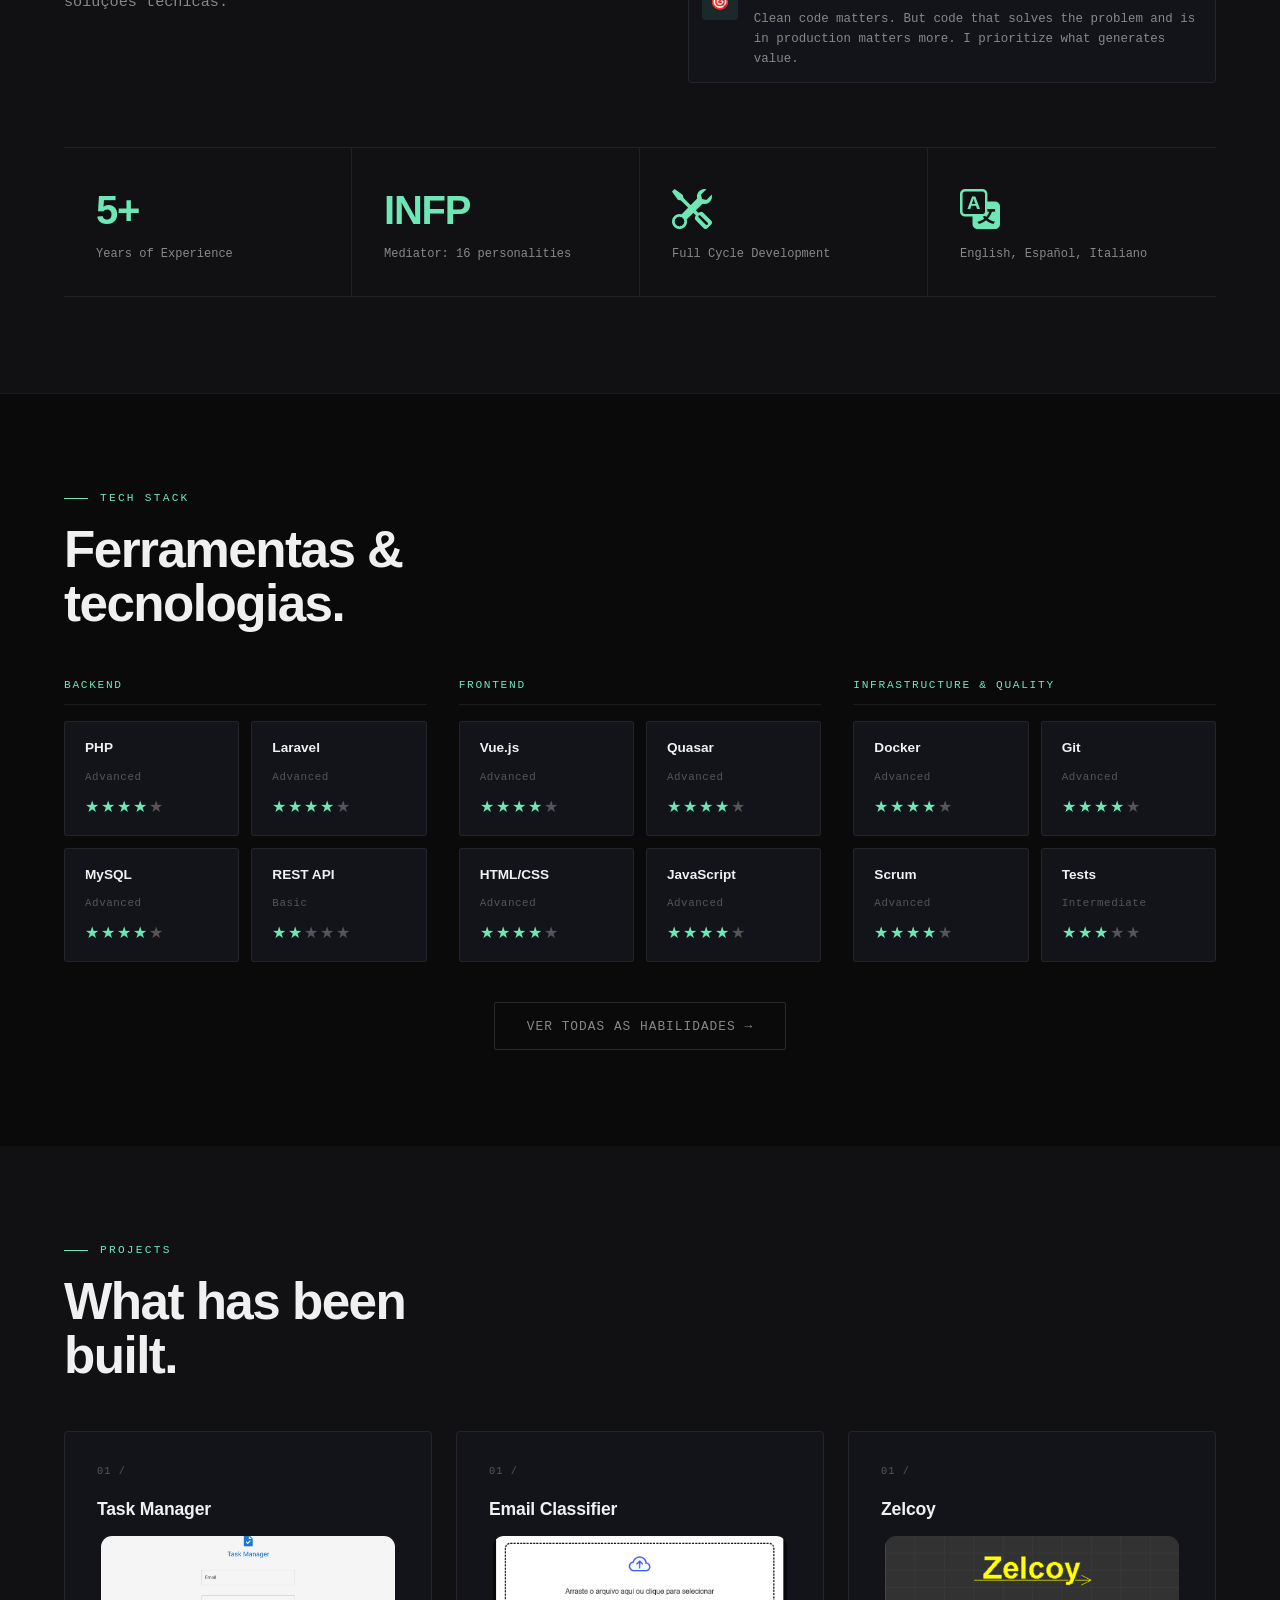
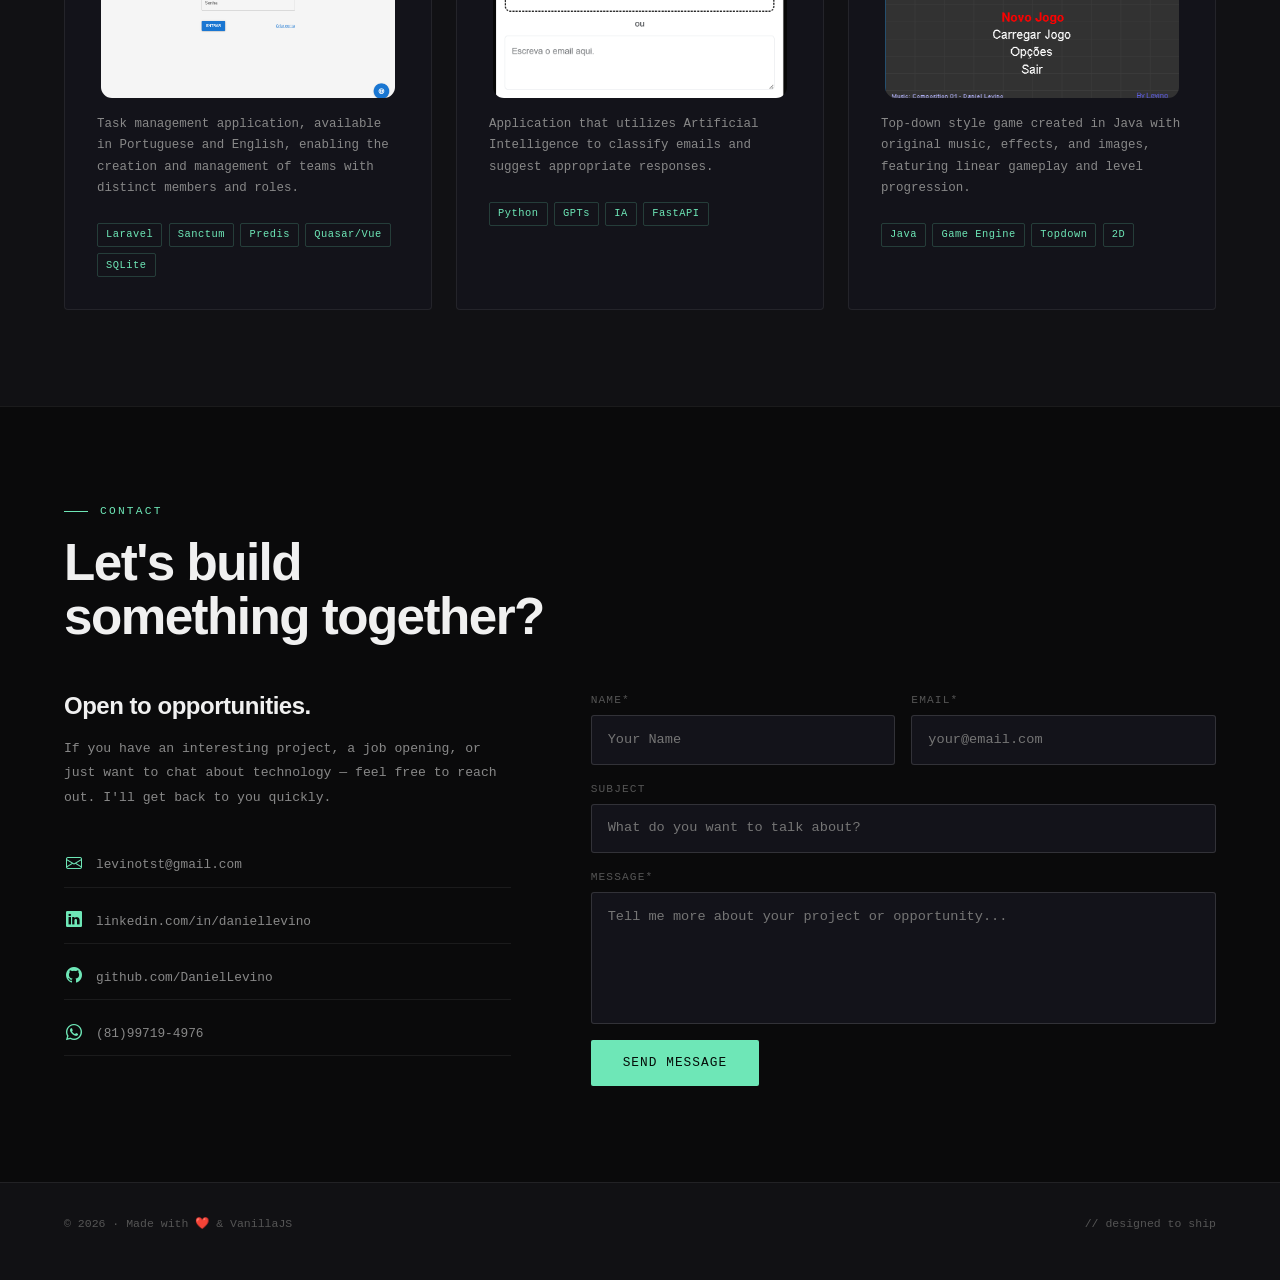
==== commit c3d576bd: "versionation adjustments" ====
--- a/index.html
+++ b/index.html
@@ -12,7 +12,20 @@
   <link rel="stylesheet" href="https://cdn.jsdelivr.net/npm/swiper@11/swiper-bundle.min.css" />
   <link href="https://cdn.jsdelivr.net/npm/bootstrap@5.3.7/dist/css/bootstrap.min.css" rel="stylesheet"
     integrity="sha384-LN+7fdVzj6u52u30Kp6M/trliBMCMKTyK833zpbD+pXdCLuTusPj697FH4R/5mcr" crossorigin="anonymous">
-  <link rel="stylesheet" href="src/css/style.css">
+  
+  <!-- MODIFICAR VERSÃO -->
+  <link rel="stylesheet" href="src/css/style.css?v=4.0.02">
+  <script type="module">
+    import { CONFIG } from './src/js/config.js?v=4.0.02';
+    
+    const scripts = ['script.js', 'translate.js', 'htmlInjector.js'];
+    scripts.forEach(s => {
+        const sc = document.createElement('script');
+        sc.type = 'module';
+        sc.src = `src/js/${s}?v=${CONFIG.VERSION}`;
+        document.body.appendChild(sc);
+    });
+</script>
 </head>
 
 <body>
@@ -225,11 +238,7 @@
     </a>
   </div>
 
-  <div class="version">v4.00</div>
-  
-  <script type="module" src="./src/js/script.js"></script>
-  <script type="module" src="./src/js/translate.js"></script>
-  <script type="module" src="./src/js/htmlInjector.js"></script>
+  <div class="version">v<span id="version">0000</span></div>
 </body>
 
 </html>
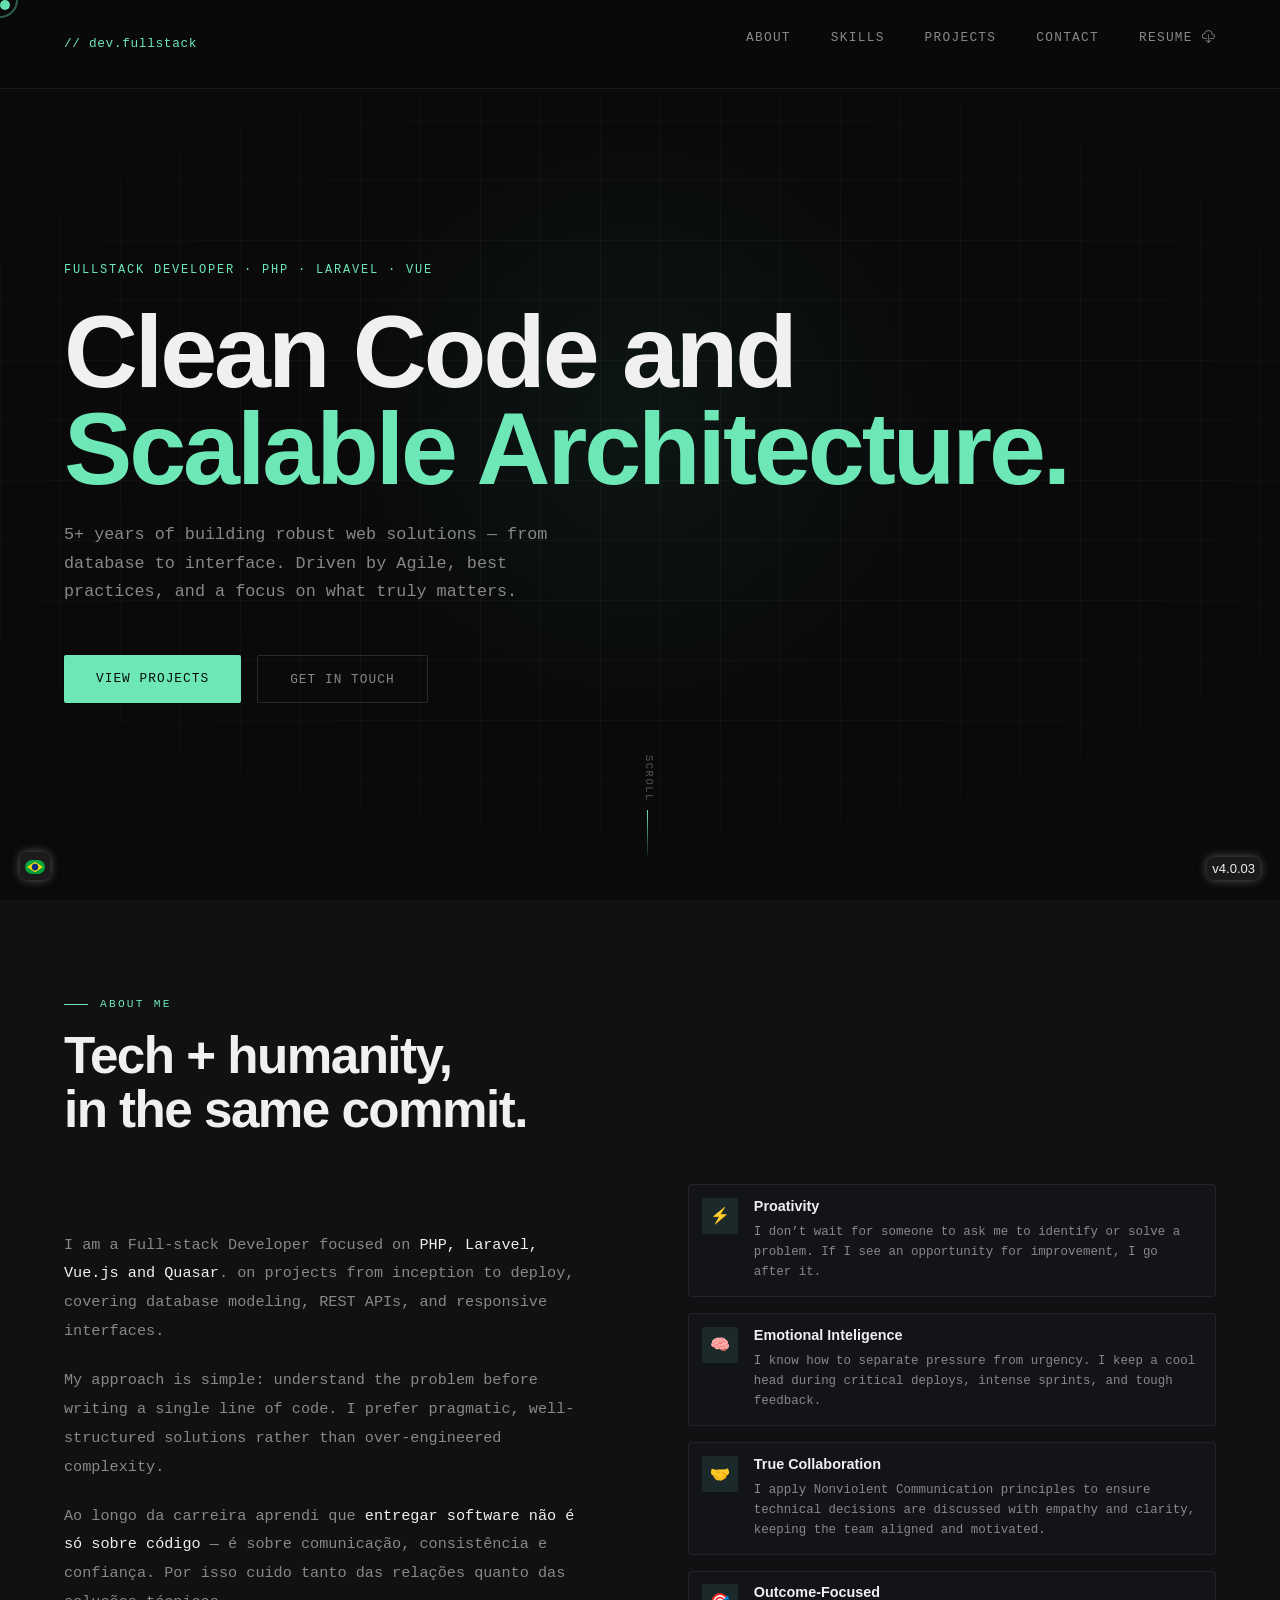
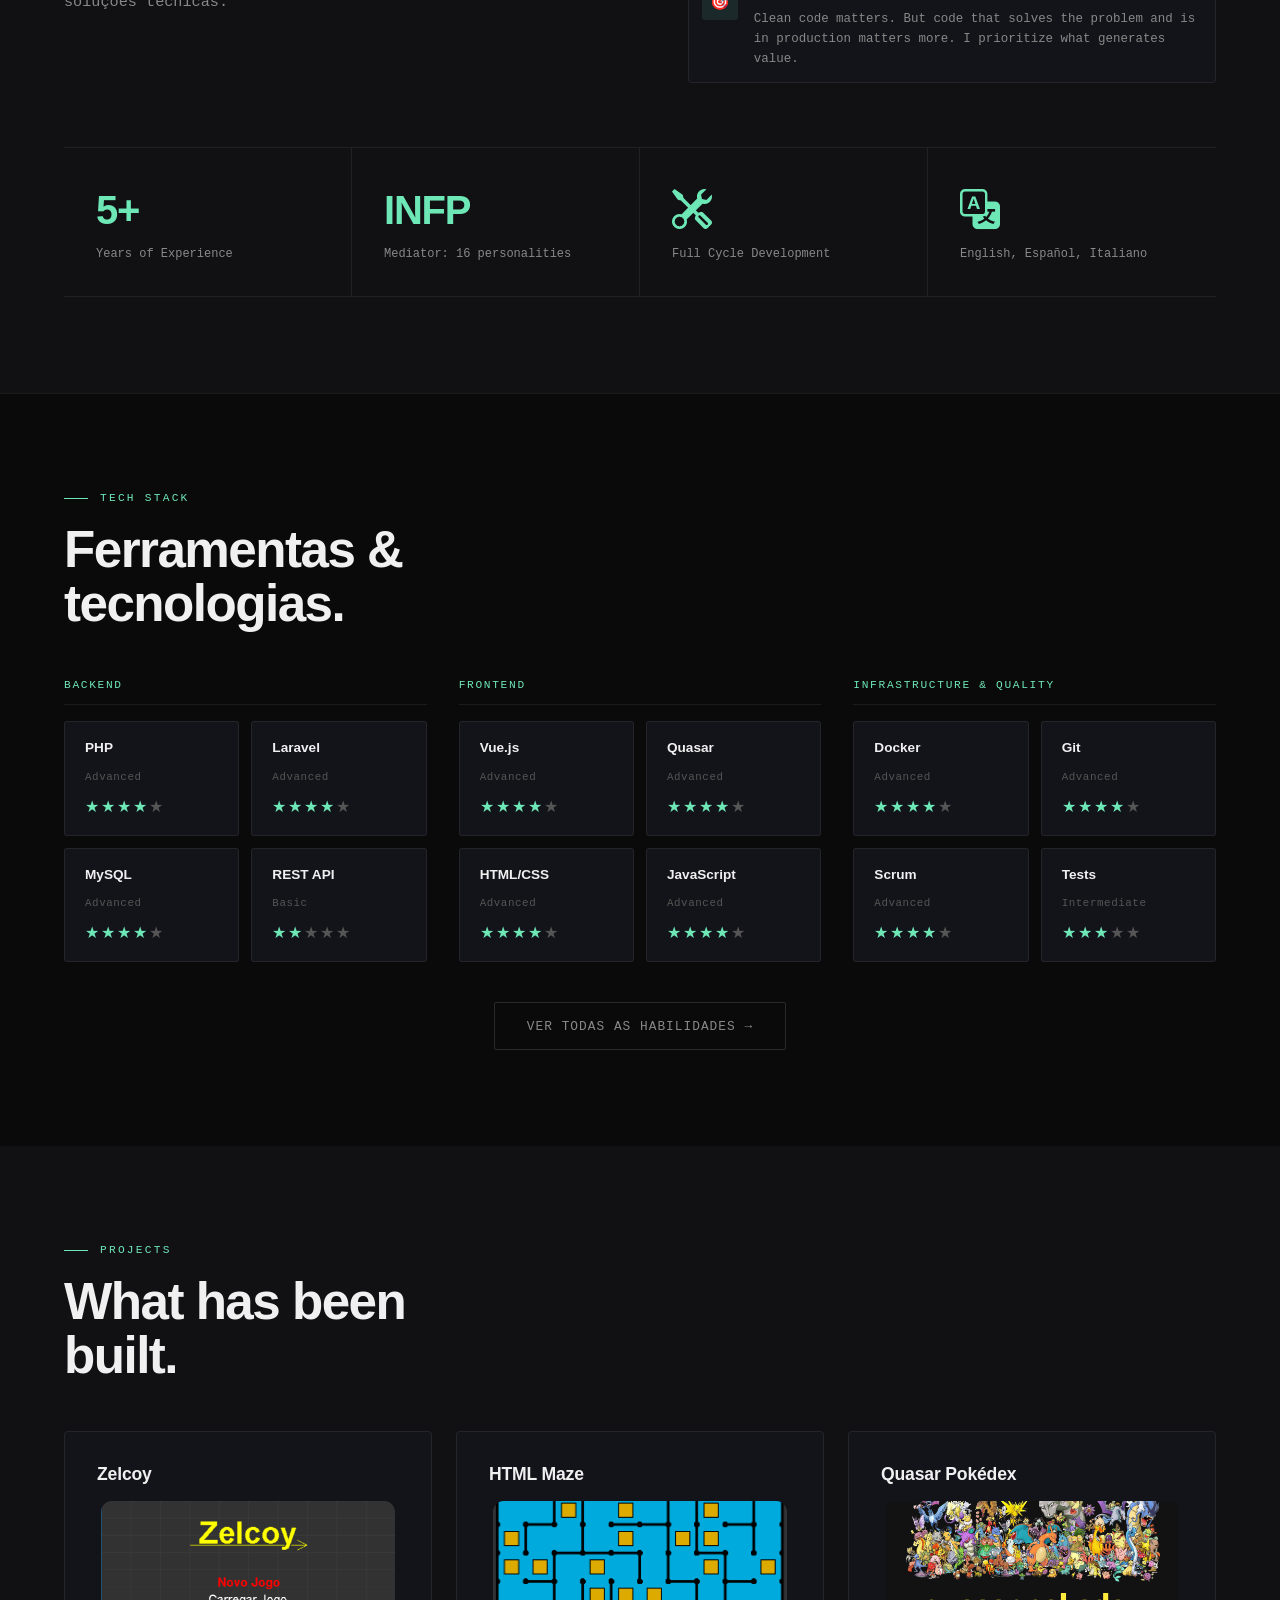
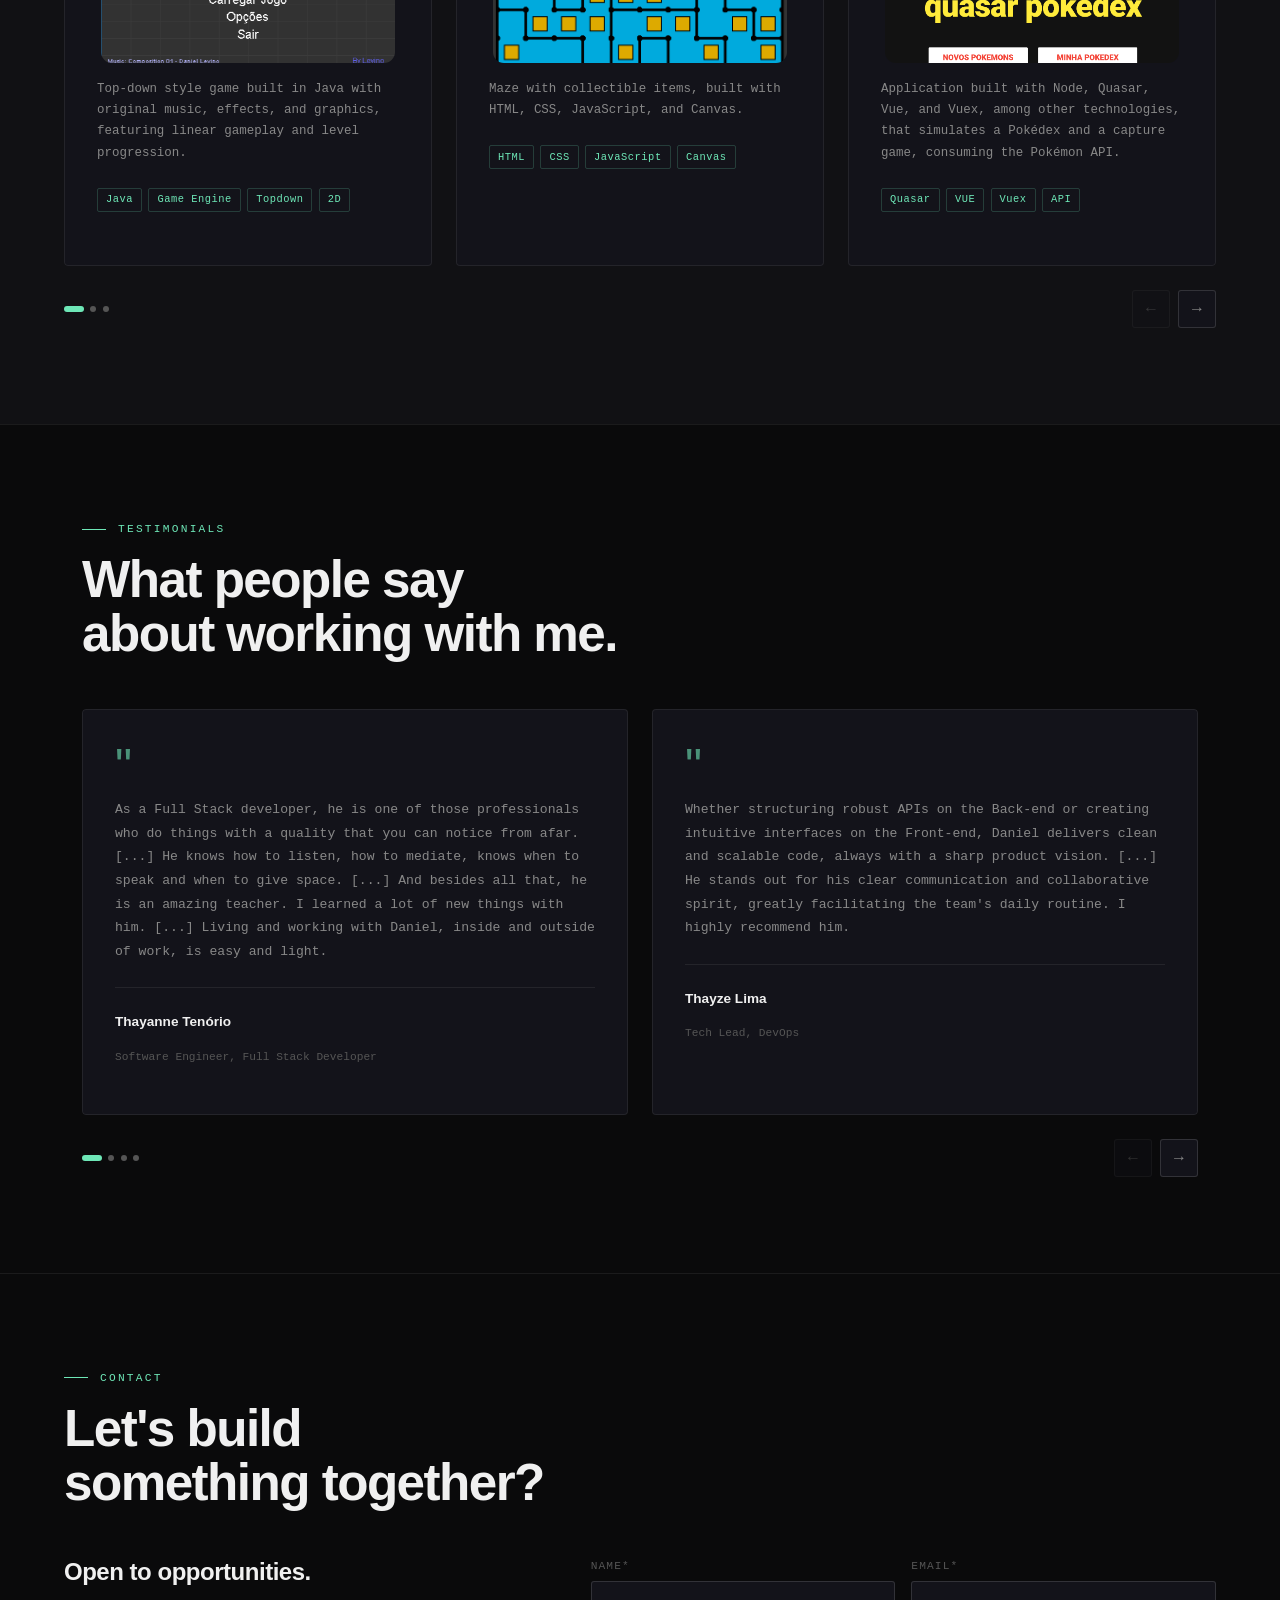
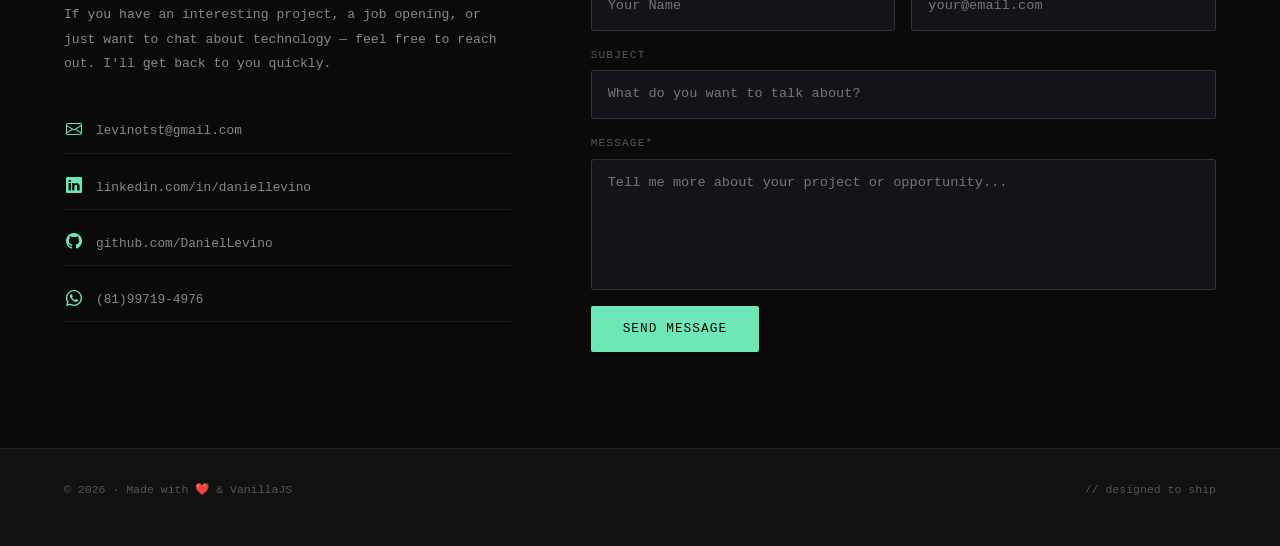
==== commit 843911d3: "add testimonials and more projects" ====
--- a/index.html
+++ b/index.html
@@ -14,9 +14,9 @@
     integrity="sha384-LN+7fdVzj6u52u30Kp6M/trliBMCMKTyK833zpbD+pXdCLuTusPj697FH4R/5mcr" crossorigin="anonymous">
   
   <!-- MODIFICAR VERSÃO -->
-  <link rel="stylesheet" href="src/css/style.css?v=4.0.02">
+  <link rel="stylesheet" href="src/css/style.css?v=4.0.03">
   <script type="module">
-    import { CONFIG } from './src/js/config.js?v=4.0.02';
+    import { CONFIG } from './src/js/config.js?v=4.0.03';
     
     const scripts = ['script.js', 'translate.js', 'htmlInjector.js'];
     scripts.forEach(s => {
@@ -129,56 +129,68 @@
 
   <!-- PROJECTS -->
   <section id="projects">
-    <div class="section-label"></div>
-    <h2 class="section-title"></h2>
-    <div class="projects-grid">
-      <div id="project-1" class="project-card reveal"></div>
-      <div id="project-2" class="project-card reveal"></div>
-      <div id="project-3" class="project-card reveal"></div>
-      </div>
-    </div>
-  </section>
-
-  <!-- TESTIMONIALS -->
-  <section id="testimonials">
+    
+    <div class="section-label">Projetos</div>
+    <h2 class="section-title">O que já foi<br>construído.</h2>
+
+    <div class="carousel" id="projectsCarousel">
+      <div class="carousel-viewport">
+        <div class="carousel-track" id="projectsTrack">
+          <div id="project-1" class="project-card carousel-card"></div>
+          <div id="project-2" class="project-card carousel-card"></div>
+          <div id="project-3" class="project-card carousel-card"></div>
+          <div id="project-4" class="project-card carousel-card"></div>
+          <div id="project-5" class="project-card carousel-card"></div>
+          <div id="project-6" class="project-card carousel-card"></div>
+          <div id="project-7" class="project-card carousel-card"></div>
+          <div id="project-8" class="project-card carousel-card"></div>
+          <div id="project-9" class="project-card carousel-card"></div>
+        </div>
+      </div>
+
+      <div class="carousel-controls">
+        <div class="carousel-dots" id="projectsDots"></div>
+        <div class="carousel-btns">
+          <button class="carousel-btn" id="projectsPrev" aria-label="Anterior">←</button>
+          <button class="carousel-btn" id="projectsNext" aria-label="Próximo">→</button>
+        </div>
+      </div>
+    </div>
+  </div>
+  </section>
+
+<!-- TESTIMONIALS -->
+<section id="testimonials">
+  <div class="container">
     <div class="section-label">Depoimentos</div>
     <h2 class="section-title">O que dizem<br>quem trabalhou comigo.</h2>
-    <div class="testi-grid">
-      <div class="testi-card reveal">
-        <p class="testi-quote">Profissional diferenciado — entrega código limpo e sabe exatamente como comunicar
-          soluções técnicas para o time de negócios. Uma raridade.</p>
-        <div class="testi-author">
-          <div class="testi-avatar">CL</div>
-          <div>
-            <p class="testi-name">Carlos Lima</p>
-            <p class="testi-role">CTO · Startup SaaS</p>
-          </div>
-        </div>
-      </div>
-      <div class="testi-card reveal">
-        <p class="testi-quote">O que mais me impressionou foi a proatividade. Antes de eu perceber um problema, ele já
-          tinha a solução pronta. Parceiro confiável de verdade.</p>
-        <div class="testi-author">
-          <div class="testi-avatar">AS</div>
-          <div>
-            <p class="testi-name">Ana Souza</p>
-            <p class="testi-role">Product Manager · E-commerce</p>
-          </div>
-        </div>
-      </div>
-      <div class="testi-card reveal">
-        <p class="testi-quote">Equilíbrio emocional sob pressão é algo raro em tech. Durante um incident crítico em
-          produção, ele manteve a calma e resolveu em menos de 1h.</p>
-        <div class="testi-author">
-          <div class="testi-avatar">RF</div>
-          <div>
-            <p class="testi-name">Ricardo Ferreira</p>
-            <p class="testi-role">Lead Dev · Agência Digital</p>
-          </div>
-        </div>
-      </div>
-    </div>
-  </section>
+ 
+    <div class="carousel" id="testiCarousel">
+      <div class="carousel-viewport">
+        <div class="carousel-track" id="testiTrack">
+
+          <div id="testi_1" class="testi-card carousel-card"></div>
+          <div id="testi_2" class="testi-card carousel-card"></div>
+          <div id="testi_3" class="testi-card carousel-card"></div>
+          <div id="testi_4" class="testi-card carousel-card"></div>
+          <div id="testi_5" class="testi-card carousel-card"></div>
+          <div id="testi_6" class="testi-card carousel-card"></div>
+          <div id="testi_7" class="testi-card carousel-card"></div>
+ 
+        </div>
+      </div>
+ 
+      <div class="carousel-controls">
+        <div class="carousel-dots" id="testiDots"></div>
+        <div class="carousel-btns">
+          <button class="carousel-btn" id="testiPrev" aria-label="Anterior">←</button>
+          <button class="carousel-btn" id="testiNext" aria-label="Próximo">→</button>
+        </div>
+      </div>
+    </div>
+  </div>
+</section>
+
 
   <!-- CONTACT -->
   <section id="contact">
--- a/src/css/style.css
+++ b/src/css/style.css
@@ -108,9 +108,9 @@
 }
 
 #menu-icon {
-    font-size: 1.8rem;
-    color: var(--main-color);
-    display: none;
+	font-size: 1.8rem;
+	color: var(--main-color);
+	display: none;
 }
 
 /* Hero */
@@ -523,11 +523,11 @@
 
 .img-container img {
 	width: 100%;
-    aspect-ratio: 16/9;
-    object-fit: cover;
-    border-radius: 15px;
-    border: 2px solid var(--text-color);
-    padding: 4px;
+	aspect-ratio: 16/9;
+	object-fit: cover;
+	border-radius: 15px;
+	border: 2px solid var(--text-color);
+	padding: 4px;
 	margin-bottom: 12px;
 }
 
@@ -572,82 +572,149 @@
 	letter-spacing: 0.05em;
 }
 
-/* Testimonials */
-#testimonials {
-	display: none;
-	border-top: 1px solid var(--line);
-}
-
-.testi-grid {
-	display: grid;
-	grid-template-columns: repeat(3, 1fr);
-	gap: 1.5rem;
+/* Carousel */
+.carousel {
 	margin-top: 3rem;
 }
 
-.testi-card {
-	background: var(--card);
-	border: 1px solid var(--line);
+.carousel-viewport {
+	overflow: hidden;
 	border-radius: 4px;
-	padding: 2rem;
-	transition: border-color 0.25s;
-}
-
-.testi-card:hover {
-	border-color: var(--line2);
-}
-
-.testi-quote {
-	font-family: 'DM Mono', monospace;
-	font-size: 0.82rem;
-	color: var(--muted);
-	line-height: 1.8;
-	font-weight: 300;
-	margin-bottom: 1.5rem;
-	padding-bottom: 1.5rem;
-	border-bottom: 1px solid var(--line);
-}
-
-.testi-quote::before {
-	content: '"';
-	display: block;
-	font-family: 'Syne', sans-serif;
-	font-size: 3rem;
-	color: var(--accent);
-	line-height: 1;
-	margin-bottom: 0.5rem;
-	opacity: 0.6;
-}
-
-.testi-author {
-	display: flex;
+}
+
+.carousel-track {
+	display: flex;
+	transition: transform 0.45s cubic-bezier(0.25, 0.46, 0.45, 0.94);
+	will-change: transform;
+}
+
+.carousel-card {
+	flex-shrink: 0;
+}
+
+#projectsCarousel .carousel-card {
+	width: calc((100% - 3rem) / 3);
+	margin-right: 1.5rem;
+}
+
+#testiCarousel .carousel-card {
+	width: calc((100% - 1.5rem) / 2);
+	margin-right: 1.5rem;
+}
+
+.carousel-controls {
+	display: flex;
+	justify-content: space-between;
 	align-items: center;
-	gap: 0.75rem;
-}
-
-.testi-avatar {
+	margin-top: 1.5rem;
+}
+
+.carousel-dots {
+	display: flex;
+	gap: 0.4rem;
+}
+
+.carousel-dot {
+	width: 6px;
+	height: 6px;
+	border-radius: 50%;
+	background: var(--muted2);
+	border: none;
+	cursor: none;
+	transition: all 0.25s;
+	padding: 0;
+}
+
+.carousel-dot.active {
+	background: var(--accent);
+	width: 20px;
+	border-radius: 3px;
+}
+
+.carousel-btns {
+	display: flex;
+	gap: 0.5rem;
+}
+
+.carousel-btn {
 	width: 38px;
 	height: 38px;
-	border-radius: 50%;
-	background: rgba(110, 231, 183, 0.15);
+	border: 1px solid var(--line2);
+	background: var(--card);
+	color: var(--muted);
+	border-radius: 3px;
+	font-size: 1rem;
+	cursor: none;
+	transition: all 0.2s;
 	display: flex;
 	align-items: center;
 	justify-content: center;
-	font-size: 0.8rem;
-	font-weight: 700;
-	color: var(--accent);
-	flex-shrink: 0;
-}
-
-.testi-name {
-	font-size: 0.85rem;
-	font-weight: 700;
-}
-
+}
+
+.carousel-btn:hover {
+	border-color: var(--accent);
+	color: var(--accent);
+	background: var(--card2);
+}
+
+.carousel-btn:disabled {
+	opacity: 0.3;
+	pointer-events: none;
+}
+
+/* Testimonials */
+#testimonials { border-top: 1px solid var(--line); }
+.testi-grid {
+display: grid;
+grid-template-columns: repeat(3, 1fr);
+gap: 1.5rem;
+margin-top: 3rem;
+}
+.testi-card {
+background: var(--card);
+border: 1px solid var(--line);
+border-radius: 4px;
+padding: 2rem;
+transition: border-color 0.25s;
+}
+.testi-card:hover { border-color: var(--line2); }
+.testi-quote {
+font-family: 'DM Mono', monospace;
+font-size: 0.82rem;
+color: var(--muted);
+line-height: 1.8;
+font-weight: 300;
+margin-bottom: 1.5rem;
+padding-bottom: 1.5rem;
+border-bottom: 1px solid var(--line);
+}
+
+.testi-quote::before {
+content: '"';
+display: block;
+font-family: 'Syne', sans-serif;
+font-size: 3rem;
+color: var(--accent);
+line-height: 1;
+margin-bottom: 0.5rem;
+opacity: 0.6;
+}
+.testi-author { display: flex; align-items: center; gap: 0.75rem; }
+.testi-avatar {
+width: 38px; height: 38px;
+border-radius: 50%;
+background: rgba(110,231,183,0.15);
+display: flex; align-items: center; justify-content: center;
+font-size: 0.8rem;
+font-weight: 700;
+color: var(--accent);
+flex-shrink: 0;
+}
+.testi-name { font-size: 0.85rem; font-weight: 700; }
 .testi-role {
-	font-family: 'DM Mono', monospace;
-	font-size: 0.7rem;
-	color: var(--muted2);
+font-family: 'DM Mono', monospace;
+font-size: 0.7rem;
+color: var(--muted2);
 }
 
 /* Contact */
@@ -777,21 +844,21 @@
 }
 
 .lang {
-  position: fixed;
-  bottom: 20px;
-  left: 20px;
-  z-index: 999;
-  background: rgba(32, 30, 30, 0.8);
-  color: var(--text-color);
-  padding: 2px 5px;
-  border-radius: 8px;
-  box-shadow: 0 0 10px rgba(116, 112, 112, 0.8);
+	position: fixed;
+	bottom: 20px;
+	left: 20px;
+	z-index: 999;
+	background: rgba(32, 30, 30, 0.8);
+	color: var(--text-color);
+	padding: 2px 5px;
+	border-radius: 8px;
+	box-shadow: 0 0 10px rgba(116, 112, 112, 0.8);
 }
 
 .lang a img {
-    max-width: 20px;
-    border-radius: 8px;
-    cursor: pointer;
+	max-width: 20px;
+	border-radius: 8px;
+	cursor: pointer;
 }
 
 .version {
@@ -848,44 +915,58 @@
 	transform: none;
 }
 
+@media (max-width: 700px) {
+
+	#projectsCarousel .carousel-card,
+	#testiCarousel .carousel-card {
+		width: calc(100% - 1.5rem);
+	}
+}
+
 @media (max-width: 900px) {
 	#menu-icon {
-        display: inline-flex;
-        cursor: pointer; /* Importante para UX */
-    }
-
-    nav {
-        position: absolute;
-        top: 100%;
-        right: -100%; /* Começa escondido à direita */
-        width: 60%;
-        max-width: 250px;
-        padding: 1rem 3%;
-        background: rgba(10, 10, 11, 0.98); /* Combinando com seu header */
-        backdrop-filter: blur(20px);
-        border-bottom-left-radius: 2rem;
-        border-left: 2px solid var(--accent);
-        border-bottom: 2px solid var(--accent);
-        transition: all 0.4s ease; /* Animação suave */
-        display: block; /* Mude para block aqui, o 'right' controla o sumiço */
-    }
-
-    /* Esta classe será adicionada pelo JS */
-    nav.active {
-        right: 0;
-    }
-
-    .nav-links {
-        display: flex;
-        flex-direction: column; /* Organiza em lista */
-        gap: 0;
-    }
-
-    .nav-links a {
-        display: block;
-        padding: 1rem 0;
-        font-size: 1rem;
-    }
+		display: inline-flex;
+		cursor: pointer;
+		/* Importante para UX */
+	}
+
+	nav {
+		position: absolute;
+		top: 100%;
+		right: -100%;
+		/* Começa escondido à direita */
+		width: 60%;
+		max-width: 250px;
+		padding: 1rem 3%;
+		background: rgba(10, 10, 11, 0.98);
+		/* Combinando com seu header */
+		backdrop-filter: blur(20px);
+		border-bottom-left-radius: 2rem;
+		border-left: 2px solid var(--accent);
+		border-bottom: 2px solid var(--accent);
+		transition: all 0.4s ease;
+		/* Animação suave */
+		display: block;
+		/* Mude para block aqui, o 'right' controla o sumiço */
+	}
+
+	/* Esta classe será adicionada pelo JS */
+	nav.active {
+		right: 0;
+	}
+
+	.nav-links {
+		display: flex;
+		flex-direction: column;
+		/* Organiza em lista */
+		gap: 0;
+	}
+
+	.nav-links a {
+		display: block;
+		padding: 1rem 0;
+		font-size: 1rem;
+	}
 
 	section {
 		padding: 4rem 1.5rem;
@@ -910,7 +991,8 @@
 	}
 
 	.projects-grid,
-	.testi-grid, .personality-grid {
+	.testi-grid,
+	.personality-grid {
 		grid-template-columns: 1fr;
 	}
 
